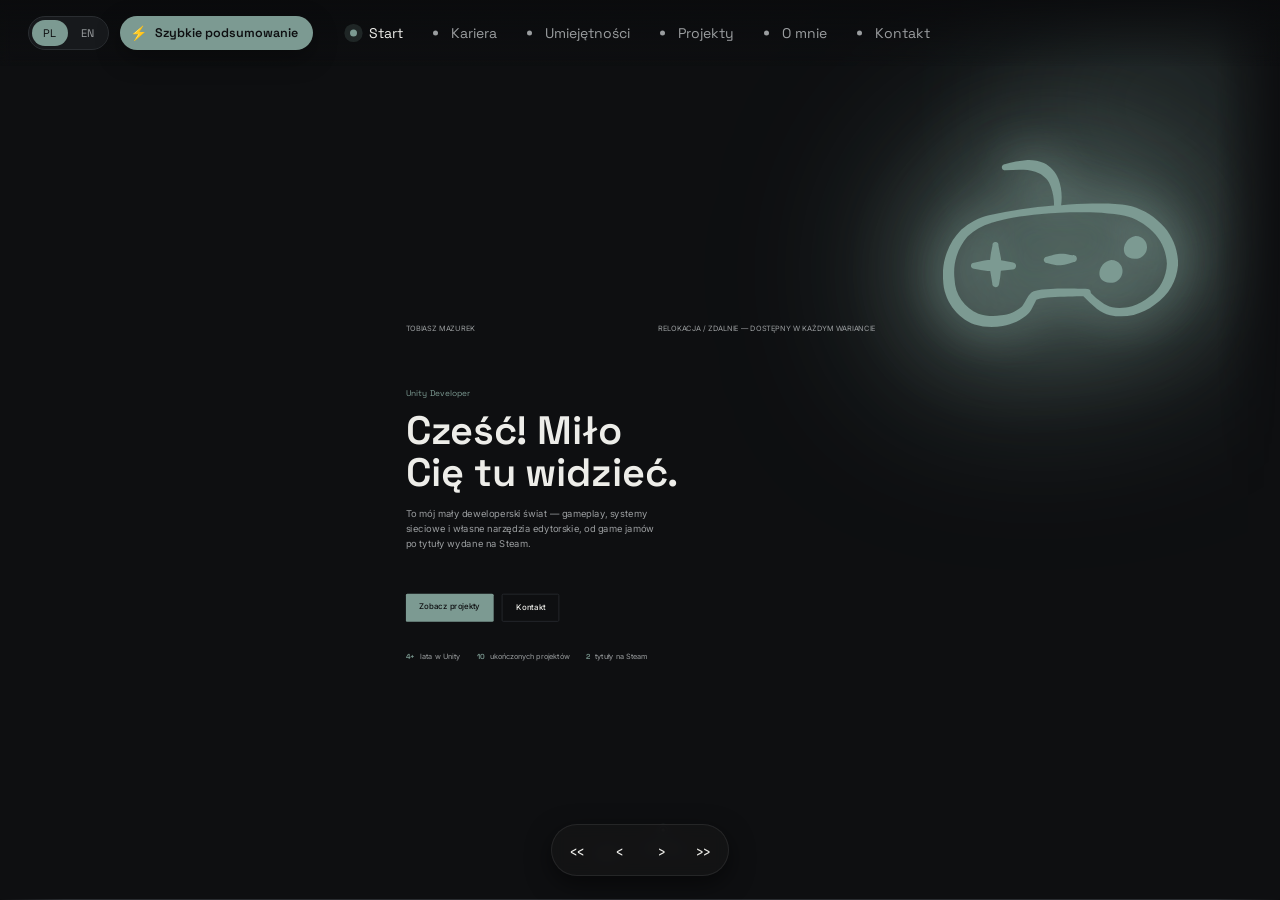
==== index.html @ fa677fc7 "fix" ====
<!DOCTYPE html>
<html lang="pl">
<head>
<meta charset="UTF-8">
<meta name="viewport" content="width=device-width, initial-scale=1.0">
<title>Tobiasz Mazurek — Unity Developer</title>
<meta name="description" content="Portfolio Tobiasza Mazurka, Unity Developera — gry wydane na Steam, projekty z game jamów, własne narzędzia i architektura.">
<link rel="preconnect" href="https://fonts.googleapis.com">
<link href="https://fonts.googleapis.com/css2?family=Space+Grotesk:wght@400;500;600;700&family=Inter:wght@400;500;600&display=swap" rel="stylesheet">
<style>
  :root{
    --bg:#0E0F11;
    --bg-panel:#17191C;
    --bg-panel-2:#1F2226;
    --text:#EDEDE9;
    --text-dim:#9A9D9F;
    --accent:#7C9A92;
    --accent-warm:#C9642E;
    --line:#2A2D31;
    --maxw:61.25rem;
    --media-max-h:calc(100vh - 170px - 6.25rem);
    --ent:1; /* entrance animation strength multiplier — adjustable via the intensity switcher */
  }
  *{box-sizing:border-box; margin:0; padding:0;}
  html{
    scroll-behavior:smooth;
    /* Jeden wspólny mechanizm skalowania całego layoutu (czcionki, odstępy, wymiary w rem).
       Referencja: 16px przy szerokości okna ~2552px (projektowana wielkość).
       Poniżej 861px włącza się dedykowany układ mobilny (patrz media queries), więc tam
       font-size zostaje płaski na dolnej granicy i nie wchodzi w konflikt z tamtymi regułami. */
    font-size:16px;
  }
  @media (min-width:861px){
    html{
      /* Sekcje są height:100vh, więc skalowanie reaguje na węższy Z DWÓCH wymiarów (min(vw, vh)) —
         przy niskim/krótkim oknie (mało wysokości: pasek zadań, pasek zakładek przeglądarki,
         okno niepełnoekranowe) to wysokość ogranicza skalę, żeby treść nie ucinała się w pionie;
         przy typowym szerokim-a-płytkim oknie (16:9 w pełnym oknie) to szerokość ogranicza skalę
         jak wcześniej. Oba człony skalibrowane na wspólnym punkcie odniesienia 1920×1000, więc na
         referencyjnych rozdzielczościach 1920x1080 i 2560x1440 w pełnym oknie wynik jest identyczny
         jak w poprzedniej, samej-vw wersji (0.815vw) — to tylko dokłada siatkę bezpieczeństwa,
         nie zmienia dotychczas dopracowanego rozmiaru na tych ekranach. */
      font-size:clamp(9px, min(0.815vw, 1.565vh), 24px);
    }
  }

  /* =========================================================================
     KOTWICE ROZDZIELCZOŚCI — dopieszczone ręcznie punkty odniesienia.
     Powyższy clamp(min(vw,vh)) daje płynne, "wystarczająco dobre" skalowanie
     WSZĘDZIE. Poniższe bloki NIE zmieniają tej zasady — tylko na trzech
     konkretnych, realnie testowanych oknach:
       1) blokują dokładny font-size (uniknięcie ułamków px między przeglądarkami)
       2) dają miejsce na drobne poprawki wygenerowane w trybie edycji (?edit)
          dla tego konkretnego okna (przesunięcia kafelków, gap, itd.)
     Każde okno POZA tymi trzema zakresami nadal korzysta wyłącznie z płynnej
     formuły powyżej — nic tu nie ogranicza pośrednich rozmiarów.
     Kolejność ważna: te bloki muszą być NIŻEJ niż ogólna reguła @media(min-width:861px),
     żeby wygrywały w kaskadzie na dokładnie tych oknach. ========================= */

  /* --- Kotwica 1: monitor 1920×1080 (pełne okno) --- */
  @media (min-width:1900px) and (max-width:1959px) and (min-height:960px) and (max-height:1100px){
    html{ font-size:15.65px; }
    /* Miejsce na CSS wygenerowany z panelu edycji (?edit) na tym oknie: */
  }

  /* --- Kotwica 2: monitor 2560×1440 (pełne okno, główny) --- */
  @media (min-width:2540px) and (max-width:2600px) and (min-height:1300px) and (max-height:1460px){
    html{ font-size:20.86px; }
    /* Miejsce na CSS wygenerowany z panelu edycji (?edit) na tym oknie: */
  }

  /* --- Kotwica 3: MacBook Air 15" — domyślne skalowanie macOS,
     przeglądarka widzi ~1710×1107 (nie 2880×1864 — patrz wyjaśnienie w rozmowie).
     Inna proporcja (16:10.4 zamiast 16:9), więc warto sprawdzić realny
     window.innerWidth/innerHeight na urządzeniu przed dostrajaniem —
     jeśli macOS ma zmienione skalowanie na "More Space"/"Larger Text",
     te liczby będą inne i zakres trzeba będzie poszerzyć/przesunąć. --- */
  @media (min-width:1690px) and (max-width:1730px) and (min-height:1080px) and (max-height:1130px){
    html{ font-size:13.94px; }
    /* Miejsce na CSS wygenerowany z panelu edycji (?edit) na tym oknie: */
  }

  @media (prefers-reduced-motion: reduce){
    html{scroll-behavior:auto;}
    *{animation-duration:0.01ms !important; transition-duration:0.01ms !important;}
  }
  body{
    background-color:var(--bg);
    color:var(--text);
    font-family:'Inter', sans-serif;
    line-height:1.6;
    -webkit-font-smoothing:antialiased;
    transition:background-color 1000ms ease;
  }
  @media (prefers-reduced-motion: reduce){
    body{transition:none;}
  }
  h1,h2,h3,.display{
    font-family:'Space Grotesk', sans-serif;
    font-weight:600;
    letter-spacing:-0.01em;
  }
  a{color:inherit;}
  code{
    font-family:'Space Grotesk', monospace;
    font-size:.92em;
    color:var(--accent);
    background:var(--bg-panel);
    padding:0.0625rem 0.375rem;
    border-radius:0.25rem;
  }
  ::selection{background:var(--accent); color:#0E0F11;}
  :focus-visible{outline:2px solid var(--accent); outline-offset:3px;}

  /* ---- App shell: left nav (~10%) + right scroll panel (~90%) ---- */
  .app{
    height:100vh;
    overflow:hidden;
  }

  /* TOP NAV — fixed horizontal bar, dots + labels, dropdowns hang below */
  .sidenav{
    position:fixed;
    top:0; left:0; right:0;
    z-index:50;
    display:flex;
    align-items:center;
    justify-content:center;
    gap:36px;
    padding:22px 40px;
  }
  .sidenav::before{
    content:"";
    position:absolute;
    inset:0;
    z-index:-1;
    background:linear-gradient(to bottom, rgba(10,11,13,.85), rgba(10,11,13,0));
    backdrop-filter:blur(6px);
    pointer-events:none;
  }
  .lang-toggle{
    position:absolute;
    left:28px;
    top:50%;
    transform:translateY(-50%);
    display:flex;
    gap:2px;
    padding:3px;
    border-radius:20px;
    background:var(--bg-panel);
    border:1px solid var(--line);
  }
  .lang-toggle button{
    font-family:'Space Grotesk', sans-serif;
    font-size:11px;
    letter-spacing:.03em;
    color:var(--text-dim);
    background:transparent;
    border:none;
    padding:6px 11px;
    border-radius:16px;
    cursor:pointer;
    transition:background .2s ease, color .2s ease;
  }
  .lang-toggle button:hover{ color:var(--text); }
  .lang-toggle button.active{ background:var(--accent); color:#0E0F11; }
  @media (max-width:860px){
    .lang-toggle{ left:12px; }
    .lang-toggle button{ padding:5px 9px; font-size:10px; }
  }
  .sidenav ul{
    list-style:none;
    display:flex;
    flex-direction:row;
    align-items:center;
    gap:30px;
  }
  .sidenav a{
    text-decoration:none;
    font-family:'Space Grotesk', sans-serif;
    font-size:14px;
    color:var(--text-dim);
    position:relative;
    padding-left:18px;
    transition:color .3s ease;
    display:inline-block;
  }
  .sidenav a::before{
    content:"";
    position:absolute;
    left:0; top:50%;
    transform:translateY(-50%) scale(1);
    width:5px; height:5px;
    border-radius:50%;
    background:var(--text-dim);
    box-shadow:0 0 0 0 rgba(124,154,146,0);
    transition:background .3s ease, transform .3s ease, box-shadow .3s ease;
  }
  .sidenav a:hover{color:var(--text);}
  .sidenav a:hover::before{background:var(--text);}
  .sidenav a.active{color:var(--text);}
  .sidenav a.active::before{
    background:var(--accent);
    transform:translateY(-50%) scale(1.4);
    box-shadow:0 0 0 4px rgba(124,154,146,.18);
  }

  /* Expandable sub-list — a slim strip docked directly under the main nav bar (part of the
     fixed top chrome), never floating over page content, so it can never overlap the title,
     paragraph, quote or tags below, regardless of section length or window size. */
  .sidenav li.has-sub{ position:static; }
  .sidenav .subnav{
    list-style:none;
    display:flex;
    flex-direction:row;
    flex-wrap:wrap;
    align-items:center;
    justify-content:center;
    gap:4px 8px;
    position:absolute;
    top:calc(100% - 8px);
    left:0;
    right:0;
    padding:2px 16px 20px;
    background:transparent;
    border:none;
    box-shadow:none;
    opacity:0;
    pointer-events:none;
    transition:opacity .25s ease, transform .25s ease;
    transform:translateY(-6px);
  }
  .sidenav li.has-sub.expanded .subnav,
  .sidenav li.has-sub:hover .subnav{
    opacity:1;
    pointer-events:auto;
    transform:translateY(0);
  }
  .sidenav .subnav-link{
    font-family:'Inter', sans-serif;
    font-size:11px;
    line-height:1.2;
    color:var(--text-dim);
    position:relative;
    padding:7px 10px 7px 18px;
    border-radius:6px;
    display:block;
    white-space:nowrap;
    transition:color .2s ease, background .2s ease;
  }
  .sidenav .subnav-link:hover{ background:var(--bg-panel); }
  .sidenav .subnav-link::before{
    content:"";
    position:absolute;
    left:6px; top:50%;
    transform:translateY(-50%) scale(1);
    width:3px; height:3px;
    border-radius:50%;
    background:var(--text-dim);
    transition:background .25s ease, transform .25s ease;
  }
  .sidenav .subnav-link:hover{color:var(--text);}
  .sidenav .subnav-link.active{color:var(--text);}
  .sidenav .subnav-link.active::before{
    background:var(--accent);
    transform:translateY(-50%) scale(1.8);
  }
  .subnav-cat{
    display:block;
    font-family:'Inter', sans-serif;
    font-size:0.6562rem;
    color:var(--text-dim);
    opacity:.55;
    padding-left:0.8125rem;
  }
  .subnav-cat-spaced{ padding-top:0.3125rem; }
  .sidenav .foot{ display:none; }
  .sidenav .foot a::before{display:none;}
  .sidenav .foot a:hover{color:var(--accent);}
  @media (max-width:860px){
    .sidenav{ padding:14px 18px; gap:0; justify-content:flex-start; }
    .sidenav ul{
      gap:20px;
      overflow-x:auto;
      -ms-overflow-style:none;
      scrollbar-width:none;
    }
    .sidenav ul::-webkit-scrollbar{ display:none; }
    .sidenav a{ font-size:12.5px; white-space:nowrap; }
    .sidenav .subnav{ display:none; } /* dropdowns are a desktop-hover affordance */
  }

  /* RIGHT — custom scroll-hijack track: JS animates transform, CSS handles fade */
  .scrollpane{
    width:100%;
    height:100vh;
    position:relative;
    overflow:hidden;
    -webkit-mask-image:linear-gradient(to right, transparent 0, #000 64px, #000 calc(100% - 64px), transparent 100%);
    mask-image:linear-gradient(to right, transparent 0, #000 64px, #000 calc(100% - 64px), transparent 100%);
  }
  .track{
    display:flex;
    flex-direction:row;
    height:100vh;
    will-change:transform;
    transition:transform .6s cubic-bezier(.65,0,.35,1);
  }
  @media (min-width:861px){
    /* --- Staggered child reveal: each direct block of .inner / .project-content
         animates in on its own, one after another, instead of the whole section
         popping in as a single flat unit --- */
    .reveal{
      opacity:0;
      filter:blur(calc(5px * var(--ent, 1)));
      transition-property:opacity, transform, filter;
      transition-duration:.7s;
    }
    section.in-view .reveal{
      opacity:1;
      transform:none !important;
      filter:blur(0) !important;
    }
    .inner > .reveal:nth-child(1), .project-content > .reveal:nth-child(1), .career-left > .reveal:nth-child(1){ transition-delay:40ms; }
    .inner > .reveal:nth-child(2), .project-content > .reveal:nth-child(2), .career-left > .reveal:nth-child(2){ transition-delay:150ms; }
    .inner > .reveal:nth-child(3), .project-content > .reveal:nth-child(3), .career-left > .reveal:nth-child(3){ transition-delay:260ms; }
    .inner > .reveal:nth-child(4), .project-content > .reveal:nth-child(4){ transition-delay:370ms; }
    .inner > .reveal:nth-child(5), .project-content > .reveal:nth-child(5){ transition-delay:480ms; }
    .project-content > .reveal:nth-child(6){ transition-delay:590ms; }
    .project-content > .reveal:nth-child(7){ transition-delay:700ms; }
    .inner > .reveal:nth-child(6){ transition-delay:560ms; }
    .inner > .reveal:nth-child(7){ transition-delay:640ms; }

    /* Icon badge motif entrance: fades/settles in alongside the text */
    .motif-wrap{
      opacity:0;
      transition:opacity .8s ease .1s, transform .8s cubic-bezier(.22,1.4,.36,1) .1s;
    }
    section.in-view .motif-wrap{
      opacity:1;
      transform:var(--motif-transform, none) !important;
    }

    /* Eight entrance "personalities" — cycled across sections so no two neighbours match */
    [data-variant="1"] .reveal{ transform:translateY(calc(90px * var(--ent, 1))) rotate(calc(-6deg * var(--ent, 1))) scale(max(.55, calc(1 - .16 * var(--ent, 1)))); transition-timing-function:cubic-bezier(.34,1.56,.64,1); }
    [data-variant="2"] .reveal{ transform:translateX(calc(-130px * var(--ent, 1))) rotate(calc(-9deg * var(--ent, 1))) skewY(calc(-4deg * var(--ent, 1))); transition-timing-function:cubic-bezier(.22,1,.36,1); }
    [data-variant="3"] .reveal{ transform:translateX(calc(130px * var(--ent, 1))) rotate(calc(9deg * var(--ent, 1))) skewY(calc(4deg * var(--ent, 1))); transition-timing-function:cubic-bezier(.16,1,.3,1); }
    [data-variant="4"] .reveal{ transform:translateY(calc(-34px * var(--ent, 1))) rotate(calc(3deg * var(--ent, 1))) scale(max(.5, calc(1 - .12 * var(--ent, 1)))); transition-timing-function:cubic-bezier(.65,0,.35,1); }
    [data-variant="5"] .reveal{ transform:translate(calc(-38px * var(--ent, 1)), calc(58px * var(--ent, 1))) rotate(calc(-7deg * var(--ent, 1))); transition-timing-function:cubic-bezier(.22,1,.36,1); }
    [data-variant="6"] .reveal{ transform:translate(calc(60px * var(--ent, 1)), calc(-60px * var(--ent, 1))) rotate(calc(11deg * var(--ent, 1))) skewX(calc(5deg * var(--ent, 1))); transition-timing-function:cubic-bezier(.16,1,.3,1); }
    [data-variant="7"] .reveal{ transform:scale(max(.1, calc(1 - .32 * var(--ent, 1)))) rotate(calc(-9deg * var(--ent, 1))); transition-timing-function:cubic-bezier(.34,1.56,.64,1); }
    [data-variant="8"] .reveal{ transform:translateX(calc(78px * var(--ent, 1))) rotate(calc(8deg * var(--ent, 1))); transition-timing-function:cubic-bezier(.65,0,.35,1); }

    [data-variant="1"] .motif-wrap{ transform:scale(max(.1, calc(1 - .6 * var(--ent, 1)))) rotate(calc(-20deg * var(--ent, 1))) translateY(calc(24px * var(--ent, 1))); }
    [data-variant="2"] .motif-wrap{ transform:scale(max(.15, calc(1 - .5 * var(--ent, 1)))) rotate(calc(16deg * var(--ent, 1))) translateX(calc(-30px * var(--ent, 1))); }
    [data-variant="3"] .motif-wrap{ transform:scale(max(.15, calc(1 - .45 * var(--ent, 1)))) rotate(calc(-14deg * var(--ent, 1))) translateX(calc(30px * var(--ent, 1))); }
    [data-variant="4"] .motif-wrap{ transform:scale(max(.1, calc(1 - .65 * var(--ent, 1)))) rotate(calc(24deg * var(--ent, 1))) translateY(calc(-28px * var(--ent, 1))); }
    [data-variant="5"] .motif-wrap{ transform:scale(max(.15, calc(1 - .5 * var(--ent, 1)))) rotate(calc(-18deg * var(--ent, 1))) translate(calc(-24px * var(--ent, 1)), calc(26px * var(--ent, 1))); }
    [data-variant="6"] .motif-wrap{ transform:scale(max(.15, calc(1 - .55 * var(--ent, 1)))) rotate(calc(20deg * var(--ent, 1))) translate(calc(28px * var(--ent, 1)), calc(-24px * var(--ent, 1))); }
    [data-variant="7"] .motif-wrap{ transform:scale(max(.1, calc(1 - .7 * var(--ent, 1)))) rotate(calc(10deg * var(--ent, 1))); }
    [data-variant="8"] .motif-wrap{ transform:scale(max(.15, calc(1 - .5 * var(--ent, 1)))) rotate(calc(-22deg * var(--ent, 1))) translateX(calc(34px * var(--ent, 1))); }
  }
  @media (prefers-reduced-motion: reduce){
    .reveal, .motif-wrap, .project-media{ transition:none !important; opacity:1 !important; transform:none !important; filter:none !important; }
  }
  @media (max-width:860px){
    .scrollpane{
      overflow-y:auto;
      -webkit-mask-image:none;
      mask-image:none;
    }
    .track{
      display:block !important;
      transition:none !important;
      transform:none !important;
    }
  }

  section{
    flex:0 0 auto;
    height:100vh;
    display:flex;
    flex-direction:column;
    padding:170px 3.5rem 6.25rem;
    border-bottom:1px solid var(--line);
    opacity:0.2;
    transition:opacity .8s ease;
    position:relative;
    overflow:hidden;
    box-sizing:border-box;
  }
  section.in-view{opacity:1;}
  @media (prefers-reduced-motion: reduce){
    section{opacity:1; transition:none;}
  }
  @media (max-width:860px){
    section{padding:90px 24px; height:auto; min-height:100vh; width:100% !important; opacity:1;}
  }
  .inner{
    position:relative;
    z-index:2;
    max-width:var(--maxw);
    margin:auto;
    width:100%;
    max-height:100%;
    overflow-y:auto;
    overflow-x:hidden;
    scrollbar-width:none;
  }
  .inner::-webkit-scrollbar{ display:none; }

  /* --- Ambient background decor: drifting glow + themed motif icon per section --- */
  .bg-decor{
    position:absolute;
    inset:0;
    z-index:0;
    pointer-events:none;
    overflow:hidden;
  }

  /* --- Icon badge: colored, bordered card holding each project's custom icon --- */
  .icon-badge{
    display:flex;
    width:4.75rem; height:4.75rem;
    border-radius:1.25rem;
    align-items:center;
    justify-content:center;
    margin-bottom:1.375rem;
    cursor:pointer;
    background:color-mix(in srgb, var(--motif-color) 22%, transparent);
    border:1.5px solid color-mix(in srgb, var(--motif-color) 70%, transparent);
    box-shadow:0 0 34px -4px color-mix(in srgb, var(--motif-color) 75%, transparent);
    transition:background .3s ease, box-shadow .3s ease, transform .2s ease;
  }
  .icon-badge:hover{ transform:scale(1.06); }
  .icon-badge.lit{
    background:color-mix(in srgb, var(--motif-color) 55%, transparent);
    box-shadow:0 0 50px 4px color-mix(in srgb, var(--motif-color) 95%, transparent);
  }
  .icon-badge.lit svg{ color:#fff; }
  .icon-badge svg{ width:2.625rem; height:2.625rem; color:var(--motif-color); transition:color .3s ease; }

  /* --- Click-anywhere background ripple, tinted per section --- */
  .click-ripple{
    position:fixed;
    left:0; top:0;
    pointer-events:none;
    width:3.75rem; height:3.75rem;
    border-radius:50%;
    background:radial-gradient(circle, var(--ripple-color, var(--accent)) 0%, transparent 72%);
    opacity:.5;
    z-index:40;
    animation:rippleExpand 1s cubic-bezier(.22,1,.36,1) forwards;
  }
  @keyframes rippleExpand{
    0%{ transform:translate(-50%,-50%) scale(0); opacity:.55; }
    100%{ transform:translate(-50%,-50%) scale(9); opacity:0; }
  }
  @media (prefers-reduced-motion: reduce){
    .click-ripple{ display:none; }
  }

  .blob{
    position:absolute;
    width:35rem;
    height:35rem;
    border-radius:50%;
    filter:blur(90px);
    opacity:.32;
    background:radial-gradient(circle, var(--blob-color) 0%, transparent 70%);
    animation:driftBlob 24s ease-in-out infinite alternate;
  }
  .motif-wrap{
    position:absolute;
    pointer-events:none;
  }
  .motif{
    display:block;
    width:100%;
    height:auto;
    color:var(--motif-icon-color, var(--motif-color, var(--accent)));
    opacity:.16;
    transition:opacity .5s ease, filter .5s ease;
    animation:floatY 8s ease-in-out infinite alternate;
  }
  .motif-custom-mask{
    aspect-ratio:1/1;
    position:relative;
    -webkit-mask-image:var(--custom-mask-url);
    mask-image:var(--custom-mask-url);
    -webkit-mask-size:contain; mask-size:contain;
    -webkit-mask-repeat:no-repeat; mask-repeat:no-repeat;
    -webkit-mask-position:center; mask-position:center;
    background-color:currentColor;
  }
  .motif-wrap.motif-clickable{
    pointer-events:auto;
    cursor:pointer;
  }
  .motif-wrap.motif-clickable.lit .motif{
    opacity:1;
  }
  .motif-wrap.motif-clickable.lit{
    filter:drop-shadow(0 0 calc(var(--motif-glow-size, 1) * 22px) var(--motif-color, var(--accent))) drop-shadow(0 0 calc(var(--motif-glow-size, 1) * 55px) var(--motif-color, var(--accent))) drop-shadow(0 0 calc(var(--motif-glow-size, 1) * 90px) var(--motif-color, var(--accent)));
  }
  @keyframes driftBlob{
    0%{transform:translate(0,0) scale(1);}
    50%{transform:translate(36px,-26px) scale(1.08);}
    100%{transform:translate(-24px,18px) scale(0.95);}
  }
  @keyframes floatY{
    0%{transform:translateY(0) rotate(0deg);}
    100%{transform:translateY(-20px) rotate(-2deg);}
  }
  @media (prefers-reduced-motion: reduce){
    .blob, .motif{animation:none;}
  }
  @media (max-width:860px){
    .blob{width:340px; height:340px; filter:blur(60px);}
    .motif{opacity:.12;}
  }

  /* Per-section decor placement + color */
  .blob-hero{ --blob-color:#7C9A92; top:-7.5rem; right:-6.25rem; }
  .blob-about{ --blob-color:#4C7A9E; bottom:-8.75rem; left:-7.5rem; }
  .blob-skills{ --blob-color:#C9642E; top:-6.25rem; left:10%; }
  .blob-warm{ --blob-color:#C9642E; bottom:-9.375rem; right:-5.625rem; }
  .blob-sage{ --blob-color:#7C9A92; top:-7.5rem; left:-5.625rem; }
  .blob-contact{ --blob-color:#4C7A9E; top:-8.125rem; right:15%; }
  .blob-career{ --blob-color:#7C9A92; top:-6.875rem; right:10%; }
  /* Per-project unique accent — each game/tool gets its own mood, not shared warm/sage */
  .blob-nerd{ --blob-color:#C9642E; bottom:-9.375rem; right:-5.625rem; }
  .blob-toilet{ --blob-color:#3FA7B0; top:-7.5rem; left:-5.625rem; }
  .blob-spacedef{ --blob-color:#8B6FD9; bottom:-9.375rem; right:-5.625rem; }
  .blob-popiel{ --blob-color:#B8452E; top:-7.5rem; left:-5.625rem; }
  .blob-lumberjack{ --blob-color:#6B9B5E; bottom:-9.375rem; right:-5.625rem; }
  .blob-blade{ --blob-color:#5A9B4A; top:-7.5rem; left:-5.625rem; }
  .blob-signals{ --blob-color:#5B8FD9; top:-7.5rem; left:-5.625rem; }
  .blob-inspector{ --blob-color:#3FBF8F; bottom:-9.375rem; right:-5.625rem; }
  .blob-toolkit{ --blob-color:#8A93A6; top:-7.5rem; left:-5.625rem; }
  .blob-wip{ --blob-color:#C9A227; bottom:-9.375rem; right:-5.625rem; }
  .blob-route{ --blob-color:#A67C52; top:-7.5rem; left:-5.625rem; }
  .blob-fluffy{ --blob-color:#C9789F; top:-7.5rem; left:-5.625rem; }
  .blob-wildbar{ --blob-color:#9AA84A; bottom:-9.375rem; right:-5.625rem; }
  .blob-roadmap{ --blob-color:#9AA84A; top:-7.5rem; left:-5.625rem; }

  .motif-hero{ top:14%; right:8%; width:22.5rem; }
  .motif-about{ bottom:10%; left:6%; width:18.75rem; }
  .motif-skills{ top:12%; right:10%; width:16.25rem; }
  .motif-steam{ bottom:8%; right:6%; width:18.75rem; }
  .motif-jam{ top:10%; left:8%; width:13.75rem; }
  .motif-tool{ bottom:10%; left:8%; width:16.25rem; }
  .motif-tree{ top:12%; right:8%; width:11.875rem; }
  .motif-contact{ bottom:12%; right:10%; width:16.25rem; }
  .motif-route{ top:10%; right:8%; width:14.375rem; }
  .motif-signal{ top:12%; left:8%; width:12.5rem; }
  .motif-console{ bottom:10%; right:8%; width:17.5rem; }
  .motif-wip{ top:10%; right:10%; width:13.75rem; }
  .motif-glasses{ top:14%; right:8%; width:15rem; }
  .motif-toilet{ bottom:8%; left:8%; width:10.625rem; }
  .motif-turret{ top:10%; right:8%; width:12.5rem; }
  .motif-flame{ bottom:10%; right:8%; width:10.625rem; }
  .motif-axe{ top:12%; right:10%; width:11.875rem; }
  .motif-screwdriver{ bottom:8%; left:8%; width:9.375rem; }
  .motif-paw{ top:12%; right:8%; width:11.875rem; }
  .motif-flag{ top:10%; right:8%; width:11.25rem; }
  .motif-star{ top:10%; right:8%; width:11.25rem; }
  .motif-controller{ top:10%; right:8%; width:11.25rem; }
  .motif-blade{ top:10%; right:8%; width:11.25rem; }
  .motif-roadmap{ top:10%; right:8%; width:11.25rem; }
  .roadmap-inner{ max-width:var(--maxw); }
  .roadmap-track{
    position:relative;
    display:flex;
    align-items:flex-start;
    flex-wrap:wrap;
    gap:3.5rem;
    margin-top:3.5rem;
    padding-top:0.5rem;
  }
  .roadmap-line{
    position:absolute;
    top:0.5rem; left:0; right:0;
    height:2px;
    background:var(--line);
  }
  .roadmap-item{
    position:relative;
    display:flex;
    flex-direction:column;
    gap:0.5rem;
    min-width:9rem;
    padding-top:1.75rem;
  }
  .roadmap-dot{
    position:absolute;
    top:0; left:0;
    width:1rem; height:1rem;
    border-radius:50%;
    background:var(--bg);
    border:2px solid var(--accent);
  }
  .roadmap-name{
    font-family:'Space Grotesk', sans-serif;
    font-weight:600;
    font-size:1.375rem;
    color:var(--text);
  }
  .roadmap-status{
    font-size:0.8125rem;
    color:var(--text-dim);
  }
  @media (max-width:860px){
    .roadmap-track{ flex-direction:column; gap:1.75rem; }
    .roadmap-line{ top:0; bottom:0; left:0.4375rem; right:auto; width:2px; height:auto; }
    .roadmap-item{ padding-top:0; padding-left:1.75rem; }
    .roadmap-dot{ top:0.2rem; left:0; }
  }
  .motif-grill{ bottom:10%; right:8%; width:13.125rem; }
  /* Pozycje motywów dopieszczone ręcznie w trybie edycji na 2560x1440 (nadpisują domyślne powyżej dla tych sekcji) */
  #project-2 .motif-glasses{ top:12.54%; left:80.44%; right:auto; bottom:auto; }
  #project-4 .motif-turret{ top:10.56%; left:85.36%; right:auto; bottom:auto; }
  #project-6 .motif-axe{ top:57.66%; left:30.92%; right:auto; bottom:auto; }
  #project-9 .motif-console{ top:57.69%; left:43.95%; right:auto; bottom:auto; --motif-transform:rotate(-6deg) scale(0.84); }
  #project-8 .motif-signal{ top:62.43%; left:14.48%; right:auto; bottom:auto; }
  #about-technical .motif-about{ top:63.28%; left:7.25%; right:auto; bottom:auto; --motif-transform:rotate(153deg) scale(0.88); }
  /* Sekcja "To moja działka" miała za dużo treści na wysokość 100vh — ściśnięte odstępy, żeby zmieściło się bez wewnętrznego scrolla */
  #about-technical .project-content p{ margin-bottom:0.875rem; }
  #about-technical .testimonial-wrap{ margin-top:0.875rem; }
  #about-technical .project-content .tags{ margin-bottom:0.5rem; }
  #contact .motif-contact{ top:19.19%; left:58.75%; right:auto; bottom:auto; }
  #project-7 .motif-paw{ top:35.87%; left:50.19%; right:auto; bottom:auto; }
  #career .motif-flag{ top:10.53%; left:81.66%; right:auto; bottom:auto; }
  #project-11 .motif-wip{ top:12.91%; left:9.61%; right:auto; bottom:auto; }
  #skills{ --motif-color:#a35724 !important; }
  #skills{ --motif-icon-color:#a35724 !important; }
  @media (max-width:860px){
    .motif-wrap{ width:180px !important; }
  }

  /* HERO */
  #hero{
    justify-content:space-between;
    padding-bottom:3.75rem;
  }
  #hero .inner{max-width:56.25rem;}
  .hero-top{
    display:flex;
    justify-content:space-between;
    align-items:baseline;
    font-size:0.875rem;
    color:var(--text-dim);
    margin-bottom:auto;
    padding-bottom:3.75rem;
  }
  .hero-mid{
    padding:2.5rem 0;
  }
  .hero-mid .role{
    color:var(--accent);
    font-size:1rem;
    margin-bottom:1.125rem;
    font-family:'Space Grotesk', sans-serif;
  }
  .hero-mid h1{
    font-size:4.75rem;
    line-height:1.04;
    max-width:11ch;
  }
  .hero-sub{
    margin-top:1.75rem;
    max-width:46ch;
    color:var(--text-dim);
    font-size:1.125rem;
  }
  .hero-bottom{
    display:flex;
    gap:1rem;
    margin-top:2.5rem;
    flex-wrap:wrap;
  }
  .hero-stats{
    display:flex;
    gap:2rem;
    margin-top:3.5rem;
    flex-wrap:wrap;
  }
  .hero-stats span{
    font-size:0.875rem;
    color:var(--text-dim);
  }
  .hero-stats strong{
    font-family:'Space Grotesk', sans-serif;
    color:var(--accent);
    font-weight:600;
    margin-right:0.3125rem;
  }
  @media (max-width:860px){
    .hero-stats{ gap:20px; margin-top:36px; }
  }
  .btn{
    display:inline-block;
    padding:0.8125rem 1.625rem;
    border-radius:0.1875rem;
    font-size:0.9375rem;
    font-weight:500;
    text-decoration:none;
    transition:background .2s ease, border-color .2s ease, color .2s ease;
  }
  .btn-primary{
    background:var(--accent);
    color:#0E0F11;
  }
  .btn-primary:hover{background:#8FADA5;}
  .btn-ghost{
    border:1px solid var(--line);
    color:var(--text);
  }
  .btn-ghost:hover{border-color:var(--accent); color:var(--accent);}

  .cue-row{
    align-self:center;
    display:flex;
    align-items:flex-start;
    gap:2.5rem;
  }
  .scroll-cue{
    font-size:0.75rem;
    color:var(--text-dim);
    display:flex;
    flex-direction:column;
    align-items:center;
    gap:0.5rem;
  }
  .click-cue{
    display:flex;
    flex-direction:column;
    align-items:center;
    gap:0.5rem;
    padding-top:0.4375rem;
    font-size:0.6875rem;
    color:var(--text-dim);
    opacity:.7;
  }
  .click-cue svg{
    width:1.375rem; height:1.375rem;
    color:var(--accent);
    animation:tapPulse 1.8s ease-in-out infinite;
  }
  @keyframes tapPulse{
    0%, 100%{ opacity:1; transform:scale(1); }
    50%{ opacity:.6; transform:scale(.9); }
  }
  .scroll-cue .line{
    width:0.0625rem; height:2.25rem;
    background:linear-gradient(var(--accent), transparent);
    animation:pulse 2s ease-in-out infinite;
  }
  @keyframes pulse{
    0%,100%{opacity:.3;} 50%{opacity:1;}
  }

  /* Section headers */
  .kicker{
    color:var(--accent);
    font-size:0.875rem;
    font-family:'Space Grotesk', sans-serif;
    margin-bottom:0.875rem;
  }
  .sec-title{
    font-size:2.5rem;
    margin-bottom:3rem;
    max-width:16ch;
  }

  /* ABOUT */
  .project-content ul{
    list-style:none;
    display:flex;
    flex-direction:column;
    gap:0.625rem;
    margin:0.25rem 0 1.625rem;
    max-width:50ch;
  }
  .project-content ul li{
    font-size:1.0625rem;
    color:var(--text-dim);
    padding-left:1.25rem;
    position:relative;
  }
  .project-content ul li::before{
    content:"";
    position:absolute;
    left:0; top:0.625rem;
    width:0.375rem; height:0.375rem;
    border-radius:50%;
    background:var(--accent);
  }
  .project-content .testimonial{ margin-top:0.5rem; margin-bottom:1.625rem; max-width:50ch; }
  .about-stats{
    display:flex;
    gap:3rem;
    margin-top:2.75rem;
    flex-wrap:wrap;
  }
  .stat .n{
    font-family:'Space Grotesk', sans-serif;
    font-size:2rem;
    color:var(--accent);
  }
  .stat .l{
    font-size:0.875rem;
    color:var(--text-dim);
    margin-top:0.25rem;
  }

  /* SKILLS */
  .skills-groups{
    display:flex;
    flex-direction:column;
    gap:0;
  }
  .skill-row{
    display:grid;
    grid-template-columns:8.75rem 1fr;
    gap:1.5rem;
    padding:1.25rem 0;
    border-top:1px solid var(--line);
    align-items:start;
  }
  .skill-row:last-child{border-bottom:1px solid var(--line);}
  .skill-row .label{
    color:var(--text-dim);
    font-size:0.875rem;
    font-family:'Space Grotesk', sans-serif;
    padding-top:0.125rem;
  }
  .skill-row .items{
    display:flex;
    flex-wrap:wrap;
    gap:0.625rem 0.75rem;
    font-size:1rem;
  }
  @media (max-width:560px){
    .skill-row{grid-template-columns:1fr;}
  }

  /* PROJECTS — one game per full screen, slide-in transition */
  .project-slide{
    position:relative;
    overflow:hidden;
    justify-content:center;
    padding:170px 3.5rem 6.25rem;
  }
  .project-slide .ghost-num{
    position:absolute;
    top:50%;
    right:8%;
    transform:translateY(-50%);
    font-family:'Space Grotesk', sans-serif;
    font-size:26.25rem;
    font-weight:700;
    line-height:1;
    color:var(--bg-panel);
    z-index:0;
    user-select:none;
    pointer-events:none;
  }
  .project-content{
    position:relative;
    z-index:1;
    max-width:40rem;
    margin:auto;
    max-height:100%;
    overflow-y:auto;
    overflow-x:hidden;
    scrollbar-width:none;
    opacity:0;
    transform:translateY(28px);
    transition:transform .9s cubic-bezier(.76,0,.24,1), opacity .9s ease;
  }
  .project-content::-webkit-scrollbar{ display:none; }
  .project-slide.in-view .project-content{
    opacity:1;
    transform:translateY(0);
  }
  /* Media + text row for projects that have a real screenshot */
  .project-row{
    position:relative;
    z-index:1;
    display:flex;
    align-items:center;
    justify-content:center;
    gap:3rem;
    max-width:92.5rem;
    width:100%;
    margin:auto;
  }
  .project-slide[data-dir="left"] .project-row{ flex-direction:row-reverse; }
  .project-row .project-content{ flex:0 1 34rem; max-width:34rem; margin:0; max-height:calc(100vh - 170px - 6.25rem); }
  .project-row .project-content p,
  .project-row .project-content .tags,
  .project-row .project-content .links{ max-width:34rem; }
  .project-slide[data-dir="right"] .project-media{ --mdir:1; }
  .project-slide[data-dir="left"] .project-media{ --mdir:-1; }
  .project-media{
    flex:0 1 34rem;
    min-width:0;
    max-height:calc(100vh - 170px - 6.25rem);
    overflow-y:hidden;
    opacity:.15;
    transform:translate(var(--media-x, 0), var(--media-y, 0)) scale(.5);
    transition:opacity .6s ease, transform .6s cubic-bezier(.34, 1.2, .64, 1);
    transition-delay:180ms;
  }
  .project-media::-webkit-scrollbar{ display:none; }
  .project-slide.in-view .project-media{
    opacity:1;
    transform:translate(var(--media-x, 0), var(--media-y, 0)) scale(1);
  }
  .project-media img{
    width:100%;
    height:auto;
    display:block;
    border-radius:0.375rem;
    border:1px solid var(--line);
    box-shadow:0 24px 60px -20px rgba(0,0,0,.65);
  }
  .about-photo{
    width:100%;
    aspect-ratio:4/5;
    border-radius:0.25rem;
    background-color:var(--bg-panel);
    background-size:cover;
    background-position:center;
    border-style:solid;
    border-color:#F2EEE6;
    border-width:0.5rem 0.5rem 1.75rem 0.5rem;
    box-shadow:0 24px 60px -20px rgba(0,0,0,.65);
  }
  .photo-collage{
    position:relative;
    width:100%;
    max-width:31.25rem;
    aspect-ratio:1/1.35;
    margin:1.5rem 0;
  }
  .photo-grid{
    display:grid;
    grid-template-columns:1fr 1fr;
    gap:0.875rem;
    width:100%;
    max-width:27.5rem;
  }
  .photo-grid .about-photo{
    aspect-ratio:1/1;
    border-radius:0.75rem;
  }
  .photo-collage .about-photo{
    position:absolute;
    aspect-ratio:4/5;
    border:4px solid var(--bg-panel);
    box-shadow:0 20px 45px -15px rgba(0,0,0,.75);
  }
  /* Layout A — "To moja działka": one tall anchor photo on the left, two stacked on the
     right, a small accent tucked in the bottom-left seam. */
  .photo-collage.style-a .pc-1{ width:52%; top:0; left:0; height:64%; aspect-ratio:auto; transform:rotate(-3deg); z-index:2; }
  .photo-collage.style-a .pc-2{ width:46%; top:2%; right:0; transform:rotate(4deg); z-index:3; }
  .photo-collage.style-a .pc-3{ width:42%; bottom:0; right:4%; transform:rotate(-5deg); z-index:4; }
  .photo-collage.style-a .pc-4{ width:33%; bottom:0; left:10%; transform:rotate(6deg); z-index:1; }
  /* Layout B — "Tak to ja": two photos side by side up top, one wide photo anchoring the
     bottom, a small accent overlapping the seam — visibly different rhythm from Layout A. */
  .photo-collage.style-b .pc-1{ width:47%; top:0; left:2%; transform:rotate(4deg); z-index:2; }
  .photo-collage.style-b .pc-2{ width:44%; top:7%; right:0; transform:rotate(-4deg); z-index:1; }
  .photo-collage.style-b .pc-3{ width:58%; bottom:0; left:0; height:46%; aspect-ratio:auto; transform:rotate(-2deg); z-index:3; }
  .photo-collage.style-b .pc-4{ width:34%; bottom:7%; right:2%; transform:rotate(6deg); z-index:4; }
  @media (max-width:860px){
    .photo-collage{ aspect-ratio:1/1.15; max-width:340px; margin:1.5rem auto; }
    .photo-grid{ max-width:340px; margin:0 auto; }
  }
  .game-highlights{
    position:relative;
    width:100%;
    max-width:26.25rem;
    aspect-ratio:1/1.15;
  }
  .game-highlight{ position:absolute; aspect-ratio:4/5; }
  .game-highlight .about-photo{
    width:100%; height:100%;
    aspect-ratio:auto;
    border-radius:0.75rem;
    border:4px solid var(--bg-panel);
    transition:transform .3s ease;
  }
  .game-highlight:hover .about-photo{ transform:scale(1.02); }
  .game-highlight:nth-child(1){ width:56%; top:0; left:2%; transform:rotate(-4deg); z-index:2; }
  .game-highlight:nth-child(2){ width:44%; top:8%; right:0; transform:rotate(5deg); z-index:3; }
  .game-highlight:nth-child(3){ width:42%; bottom:0; left:0; transform:rotate(4deg); z-index:1; }
  .game-highlight-cap{
    position:absolute;
    left:50%;
    bottom:-2.75rem;
    transform:translateX(-50%);
    width:max-content;
    max-width:220%;
    margin:0;
    padding:0.5625rem 1rem;
    background:var(--bg-panel);
    border:1px solid var(--line);
    border-radius:1rem;
    font-size:0.8438rem;
    color:var(--text);
    text-align:center;
  }

  /* Single-photo sections — same visual treatment as the collages (rounded, bordered,
     shadowed) instead of a bare <img> that shows a broken-image icon when the file is missing. */
  .photo-stack{
    position:relative;
    width:56%;
    max-width:24rem;
    max-height:var(--media-max-h);
    aspect-ratio:16/10;
    margin:1.5rem auto;
  }
  .stack-photo{
    position:absolute;
    inset:0;
    border-radius:0.25rem;
    background-color:var(--bg-panel);
    background-size:cover;
    background-position:center;
    border-style:solid;
    border-color:#F2EEE6;
    border-width:0.5rem 0.5rem 1.75rem 0.5rem;
    box-shadow:0 24px 60px -20px rgba(0,0,0,.65);
    transition:transform .45s cubic-bezier(.22,1,.36,1), box-shadow .45s ease;
  }
  .stack-photo.stack-back{ transform:rotate(8deg); z-index:1; }
  .stack-photo.stack-front{ transform:rotate(-4deg); z-index:2; cursor:default; }
  .photo-stack:hover .stack-front{
    transform:rotate(-10deg) translate(-12%, 5%);
    box-shadow:0 28px 55px -18px rgba(0,0,0,.85);
  }
  .photo-stack:hover .stack-back{
    transform:rotate(2deg) scale(1.02);
    box-shadow:0 28px 55px -18px rgba(0,0,0,.85);
  }

  .solo-photo{
    position:relative;
    width:82%;
    max-width:34rem;
    max-height:var(--media-max-h);
    aspect-ratio:16/10;
    border-radius:0.25rem;
    background-color:var(--bg-panel);
    background-size:cover;
    background-position:center;
    border-style:solid;
    border-color:#F2EEE6;
    border-width:0.5rem 0.5rem 1.75rem 0.5rem;
    box-shadow:0 24px 60px -20px rgba(0,0,0,.65);
    transform:rotate(-3deg);
    margin:1.5rem auto;
    display:block;
    transition:transform .35s cubic-bezier(.22,1,.36,1);
    cursor:default;
  }
  body:not(.edit-mode) .solo-photo:hover{ transform:rotate(0deg) scale(1.05); box-shadow:0 28px 55px -18px rgba(0,0,0,.85); }

  /* Washi-tape accent — a small strip that makes a photo look physically taped down. */
  .tile.has-tape::before{
    content:"";
    position:absolute;
    top:-0.8125rem;
    left:50%;
    width:3.75rem;
    height:1.625rem;
    background:linear-gradient(to bottom, rgba(237,224,190,.68), rgba(237,224,190,.5));
    box-shadow:0 2px 5px rgba(0,0,0,.25);
    z-index:6;
    pointer-events:none;
  }
  .tile.has-tape.tape-left::before{ left:22%; transform:translateX(-50%) rotate(-8deg); }
  .tile.has-tape.tape-right::before{ left:78%; transform:translateX(-50%) rotate(6deg); }

  /* Reusable "duo" collage — two larger overlapping photos with a switcher for 3 layouts.
     Used anywhere a single flat screenshot used to sit alone; drop this in with two images
     and it comes with its own layout picker. */
  .tile-collage{
    position:relative;
    width:min(34rem, calc((var(--media-max-h) - 6rem) / 0.82));
    max-width:34rem;
    aspect-ratio:1/0.82;
    margin:2.5rem auto 0.5rem;
    padding:1.25rem 1.75rem;
  }
  .tile-collage[data-count="3"]{ aspect-ratio:1/1.15; width:min(34rem, calc((var(--media-max-h) - 6rem) / 1.15)); }
  .tile-collage[data-count="4"]{ aspect-ratio:1/1.35; width:min(34rem, calc((var(--media-max-h) - 6rem) / 1.35)); }
  .tile{ position:absolute; transition:width .35s ease, height .35s ease, top .35s ease, left .35s ease, right .35s ease, bottom .35s ease, transform .35s cubic-bezier(.22,1,.36,1); cursor:default; }
  body:not(.edit-mode) .tile:hover{ transform:rotate(0deg) scale(1.06) !important; z-index:500 !important; }
  .tile:hover .about-photo{ box-shadow:0 28px 55px -18px rgba(0,0,0,.85); }
  .tile .about-photo{
    width:100%; height:100%;
    aspect-ratio:auto;
    border-radius:0.25rem;
    border-style:solid;
    border-color:#F2EEE6;
    border-width:0.5rem 0.5rem 1.75rem 0.5rem;
    box-shadow:0 20px 45px -15px rgba(0,0,0,.75);
  }

  /* ===== 2 photos ===== */
  .tile-collage[data-count="2"]{ aspect-ratio:1/0.82; }
  .tile-collage[data-count="2"][data-layout="1"] .tile-a{ width:64%; aspect-ratio:16/10; top:7%; left:8%; transform:rotate(-5.4deg); z-index:1; }
  .tile-collage[data-count="2"][data-layout="1"] .tile-b{ width:54%; aspect-ratio:16/10; bottom:7%; right:8%; transform:rotate(5.4deg); z-index:2; }
  .tile-collage[data-count="2"][data-layout="2"] .tile-a{ width:68%; aspect-ratio:16/10; top:7%; left:8%; transform:rotate(-3.6deg); z-index:1; }
  .tile-collage[data-count="2"][data-layout="2"] .tile-b{ width:38%; aspect-ratio:4/5; bottom:7%; right:2%; transform:rotate(7.2deg); z-index:2; }
  .tile-collage[data-count="2"][data-layout="3"] .tile-a{ width:40%; aspect-ratio:4/5; top:7%; left:4%; transform:rotate(5.4deg); z-index:2; }
  .tile-collage[data-count="2"][data-layout="3"] .tile-b{ width:64%; aspect-ratio:16/10; bottom:7%; right:8%; transform:rotate(-5.4deg); z-index:1; }
  .tile-collage[data-count="2"][data-layout="4"] .tile-a{ width:46%; aspect-ratio:4/5; top:7%; left:8%; transform:rotate(-7.2deg); z-index:1; }
  .tile-collage[data-count="2"][data-layout="4"] .tile-b{ width:46%; aspect-ratio:4/5; bottom:7%; right:8%; transform:rotate(7.2deg); z-index:2; }
  #project-1 .project-media{ flex-basis:39rem; --media-x:-2.780rem; --media-y:0.000rem; }
  #project-1 .tile-collage{ aspect-ratio:1/0.95; width:min(39rem, calc((var(--media-max-h) - 6rem) / 0.95)); max-width:39rem; }
  #project-1 .tile-a{ width:70%; aspect-ratio:16/10; top:4%; left:4%; transform:rotate(-5deg); z-index:1; }
  #project-1 .tile-b{ width:60.00%; aspect-ratio:16/10; bottom:3%; right:3%; transform:rotate(3deg); z-index:11; }
  #project-8 .project-media{ flex-basis:36rem; max-width:36rem; --media-x:0.192rem; --media-y:0.000rem; }
  #project-8 .tile-collage{ aspect-ratio:1/0.95; width:min(36rem, calc((var(--media-max-h) - 6rem) / 0.95)); max-width:36rem; }
  #project-8 .tile-a{ width:67.00%; height:44%; aspect-ratio:auto; top:5.75%; left:4.53%; transform:rotate(-4deg); z-index:66; }
  #project-8 .tile-b{ width:60%; height:40%; aspect-ratio:auto; top:55.2%; left:35.89%; transform:rotate(3deg); z-index:2; }
  #project-9 .project-media{ flex-basis:36rem; max-width:36rem; --media-x:2.397rem; --media-y:-4.219rem; }
  #project-9 .tile-collage{ aspect-ratio:1/0.95; width:min(36rem, calc((var(--media-max-h) - 6rem) / 0.95)); max-width:36rem; }
  #project-4 .project-media{ flex-basis:41rem; max-width:41rem; --media-x:2.397rem; --media-y:0.000rem; }
  #project-4 .tile-collage{ width:min(41rem, calc((var(--media-max-h) - 6rem) / 0.82)); max-width:41rem; }
  #project-4 .tile-a{ width:80%; height:39%; aspect-ratio:auto; top:10.56%; left:10%; transform:rotate(-2deg); z-index:1; }
  #project-4 .tile-b{ width:47%; height:28%; aspect-ratio:auto; top:51.13%; left:2.57%; transform:rotate(5.4deg); z-index:3; }
  #project-4 .tile-c{ width:49%; height:30%; aspect-ratio:auto; top:48.99%; left:48.26%; transform:rotate(-7deg); z-index:2; }
  #project-5 .project-media{ flex-basis:40rem; max-width:40rem; --media-x:-1.007rem; --media-y:0.000rem; }
  #project-5 .tile-collage{ width:min(40rem, calc((var(--media-max-h) - 6rem) / 0.82)); max-width:none; }
  #project-7 .project-media{ flex-basis:40rem; --media-x:36.721rem; --media-y:1.151rem; }
  #project-7 .tile-new1{ width:53.00%; height:31%; aspect-ratio:auto; top:41.1%; left:37.85%; transform:rotate(13deg); z-index:50; }
  #project-7 .tile-a{ width:38.00%; height:40%; aspect-ratio:auto; top:11.05%; left:52.92%; transform:rotate(-25deg); z-index:54; }
  #project-7 .tile-b{ width:64.00%; height:35%; aspect-ratio:auto; top:57.14%; left:8.4%; transform:rotate(-7deg); z-index:48; }
  #project-7 .tile-collage{ width:min(40rem, calc((var(--media-max-h) - 6rem) / 0.82)); max-width:40rem; }
  #project-10 .project-media{ flex-basis:43rem; max-width:43rem; --media-x:0.431rem; --media-y:0.000rem; }
  #project-10 .tile-collage{ width:min(43rem, calc((var(--media-max-h) - 6rem) / 0.82)); max-width:none; }
  #project-10 .tile-a{ width:54.00%; height:47%; aspect-ratio:auto; top:5.43%; left:5.81%; transform:rotate(-27deg); z-index:23; }
  #project-10 .tile-b{ width:53.00%; height:50%; aspect-ratio:auto; top:36.99%; left:35.18%; transform:rotate(-15deg); z-index:27; }
  #project-11 .project-media{ flex-basis:55rem; max-width:55rem; --media-x:-2.349rem; --media-y:0.000rem; }
  #project-11 .tile-collage{ width:min(55rem, calc((var(--media-max-h) - 6rem) / 0.82)); max-width:none; }
  #project-11 .tile-a{ width:50.00%; height:25%; aspect-ratio:auto; top:35.5%; left:5.44%; transform:rotate(-7deg); z-index:2; }
  #project-11 .tile-b{ width:47.00%; height:24%; aspect-ratio:auto; top:36.31%; left:48.45%; transform:rotate(7deg); z-index:1; }
  #project-11 .tile-new2{ width:54.00%; height:24%; aspect-ratio:auto; top:12.47%; left:0.79%; transform:rotate(-9deg); z-index:3; }
  #project-11 .tile-new4{ width:43.00%; height:25%; aspect-ratio:auto; top:12.5%; left:53.61%; transform:rotate(9deg); z-index:4; }
  #project-9 .tile-a{ width:82.00%; height:38%; aspect-ratio:auto; top:7.19%; left:4.01%; transform:rotate(3deg); z-index:23; }
  #project-9 .tile-b{ width:70.00%; height:36%; aspect-ratio:auto; top:56.87%; left:25.79%; transform:rotate(-4deg); z-index:1; }
  /* "To moja działka" — wachlarz: jedno zdjęcie na środku (proste, na wierzchu, największe),
     reszta wygląda zza niego pod różnymi kątami, jak rozrzucone/przypięte zdjęcia na biurku. */
  #about-technical .project-media{ flex-basis:49rem; --media-x:-2.445rem; --media-y:1.151rem; }
  #about-technical .tile-collage{
    position:relative;
    width:min(49rem, calc((var(--media-max-h) - 6rem) / 1.5));
    max-width:none;
    aspect-ratio:1/1.5;
    margin:2.5rem auto 0.5rem;
  }
  #about-technical .tile{ transition:transform .35s cubic-bezier(.22,1,.36,1), z-index 0s; cursor:default; }
  body:not(.edit-mode) #about-technical .tile:hover{ transform:rotate(0deg) scale(1.07) !important; z-index:500 !important; }
  #about-technical .tile:hover .about-photo{ box-shadow:0 28px 55px -18px rgba(0,0,0,.85); }
  #about-technical .tile-a{ width:61.00%; height:44%; aspect-ratio:auto; top:0.34%; left:-18.86%; transform:rotate(3deg); z-index:1; }
  #about-technical .tile-b{ width:78.00%; height:34%; aspect-ratio:auto; top:4.87%; left:46.72%; transform:rotate(-2deg); z-index:2; }
  #about-technical .tile-c{ width:100.00%; height:42%; aspect-ratio:auto; top:49.92%; left:-18.27%; transform:rotate(-6deg); z-index:3; }
  #about-technical .tile-d{ width:61.00%; height:41%; aspect-ratio:auto; top:43.12%; left:69.1%; transform:rotate(5deg); z-index:4; }
  #about-technical .tile .about-photo{ width:100%; height:100%; aspect-ratio:auto; }

  /* "Tak to ja" — ten sam wachlarz co w "To moja działka", ale lustrzane kąty obrotu,
     żeby obie sekcje O mnie nie wyglądały identycznie mimo wspólnego wzorca. */
  #about-life .project-media{ flex-basis:49rem; --media-x:-1.198rem; --media-y:0.000rem; }
  #about-life .tile-collage{
    position:relative;
    width:min(49rem, calc((var(--media-max-h) - 6rem) / 1.42));
    max-width:none;
    aspect-ratio:1/1.42;
    margin:2.5rem auto 0.5rem;
  }
  #about-life .tile{ transition:transform .35s cubic-bezier(.22,1,.36,1), z-index 0s; cursor:default; }
  body:not(.edit-mode) #about-life .tile:hover{ transform:rotate(0deg) scale(1.07) !important; z-index:500 !important; }
  #about-life .tile:hover .about-photo{ box-shadow:0 28px 55px -18px rgba(0,0,0,.85); }
  #about-life .tile-a{ width:45%; height:32%; aspect-ratio:auto; top:5.08%; left:47.92%; transform:rotate(-15deg); z-index:1; }
  #about-life .tile-b{ width:45%; height:34%; aspect-ratio:auto; top:15.51%; left:7.11%; transform:rotate(11deg); z-index:2; }
  #about-life .tile-c{ width:45%; height:32%; aspect-ratio:auto; top:41.29%; left:51.72%; transform:rotate(3deg); z-index:3; }
  #about-life .tile-d{ width:45%; height:34%; aspect-ratio:auto; top:48.95%; left:9.18%; transform:rotate(4deg); z-index:4; }
  #about-life .tile .about-photo{ width:100%; height:100%; aspect-ratio:auto; }

  /* ===== 3 photos ===== */
  /* aspect-ratio + width formula for count=3 defined above, alongside base rule */
  .tile-collage[data-count="3"][data-layout="1"] .tile-a{ width:56%; aspect-ratio:4/5; top:7%; left:2%; transform:rotate(-7.2deg); z-index:2; }
  .tile-collage[data-count="3"][data-layout="1"] .tile-b{ width:44%; aspect-ratio:4/5; top:8%; right:8%; transform:rotate(9deg); z-index:3; }
  .tile-collage[data-count="3"][data-layout="1"] .tile-c{ width:42%; aspect-ratio:4/5; bottom:7%; left:8%; transform:rotate(7.2deg); z-index:1; }
  .tile-collage[data-count="3"][data-layout="2"] .tile-a{ width:46%; aspect-ratio:16/10; top:7%; left:8%; transform:rotate(-5.4deg); z-index:1; }
  .tile-collage[data-count="3"][data-layout="2"] .tile-b{ width:46%; aspect-ratio:16/10; top:2%; right:8%; transform:rotate(5.4deg); z-index:2; }
  .tile-collage[data-count="3"][data-layout="2"] .tile-c{ width:64%; aspect-ratio:16/10; bottom:7%; left:18%; transform:rotate(-3.6deg); z-index:3; }
  .tile-collage[data-count="3"][data-layout="3"] .tile-a{ width:38%; aspect-ratio:4/5; top:7%; left:8%; transform:rotate(-9deg); z-index:1; }
  .tile-collage[data-count="3"][data-layout="3"] .tile-b{ width:38%; aspect-ratio:4/5; top:20%; left:31%; transform:rotate(3.6deg); z-index:2; }
  .tile-collage[data-count="3"][data-layout="3"] .tile-c{ width:38%; aspect-ratio:4/5; bottom:7%; right:8%; transform:rotate(9deg); z-index:3; }
  .tile-collage[data-count="3"][data-layout="4"] .tile-a{ width:84%; aspect-ratio:16/9; top:7%; left:8%; transform:rotate(-1.8deg); z-index:1; }
  .tile-collage[data-count="3"][data-layout="4"] .tile-b{ width:56%; aspect-ratio:4/3; bottom:7%; left:4%; transform:rotate(5.4deg); z-index:2; }
  .tile-collage[data-count="3"][data-layout="4"] .tile-c{ width:56%; aspect-ratio:4/3; bottom:7%; right:2%; transform:rotate(-5.4deg); z-index:2; }

  /* ===== 4 photos ===== */
  /* aspect-ratio + width formula for count=4 defined above, alongside base rule */
  .tile-collage[data-count="4"][data-layout="1"] .tile-a{ width:52%; top:7%; left:8%; height:64%; aspect-ratio:auto; transform:rotate(-5.4deg); z-index:2; }
  .tile-collage[data-count="4"][data-layout="1"] .tile-b{ width:46%; aspect-ratio:4/5; top:2%; right:8%; transform:rotate(7.2deg); z-index:3; }
  .tile-collage[data-count="4"][data-layout="1"] .tile-c{ width:42%; aspect-ratio:4/5; bottom:7%; right:4%; transform:rotate(-9deg); z-index:4; }
  .tile-collage[data-count="4"][data-layout="1"] .tile-d{ width:33%; aspect-ratio:4/5; bottom:7%; left:10%; transform:rotate(10.8deg); z-index:1; }
  .tile-collage[data-count="4"][data-layout="2"] .tile-a{ width:47%; aspect-ratio:4/5; top:7%; left:2%; transform:rotate(7.2deg); z-index:2; }
  .tile-collage[data-count="4"][data-layout="2"] .tile-b{ width:44%; aspect-ratio:4/5; top:7%; right:8%; transform:rotate(-7.2deg); z-index:1; }
  .tile-collage[data-count="4"][data-layout="2"] .tile-c{ width:58%; top:7%; left:8%; height:46%; aspect-ratio:auto; bottom:7%; transform:rotate(-3.6deg); z-index:3; }
  .tile-collage[data-count="4"][data-layout="2"] .tile-d{ width:34%; aspect-ratio:4/5; bottom:7%; right:2%; transform:rotate(10.8deg); z-index:4; }
  #project-6 .project-media{ flex-basis:58rem; max-width:58rem; --media-x:2.109rem; --media-y:0.815rem; }
  #project-6 .project-row{ gap:0.5rem; max-width:none; }
  #project-6 .tile-collage{ width:min(58rem, calc((var(--media-max-h) - 6rem) / 0.55)); max-width:none; aspect-ratio:1/0.55; }
  #project-6 .tile-a{ width:47.00%; height:47%; aspect-ratio:auto; top:-2.51%; left:7.14%; transform:rotate(-4deg); z-index:23; }
  #project-6 .tile-b{ width:47%; height:48%; aspect-ratio:auto; top:-2.7%; left:50.78%; transform:rotate(3deg); z-index:1; }
  #project-6 .tile-c{ width:46%; height:47%; aspect-ratio:auto; top:44.51%; left:7.13%; transform:rotate(1deg); z-index:3; }
  #project-6 .tile-d{ width:47%; height:48%; aspect-ratio:auto; top:44.35%; left:51.48%; transform:rotate(-4deg); z-index:4; }
  #project-blade .project-media{ flex-basis:58rem; max-width:58rem; }
  #project-blade .tile-collage{ width:min(58rem, calc((var(--media-max-h) - 6rem) / 0.55)); max-width:none; aspect-ratio:1/0.55; }
  #project-blade .tile-a{ width:47.00%; height:47%; aspect-ratio:auto; top:-2.51%; left:7.14%; transform:rotate(-4deg); z-index:1; }
  #project-blade .tile-b{ width:47%; height:48%; aspect-ratio:auto; top:-2.7%; left:50.78%; transform:rotate(3deg); z-index:2; }
  #project-blade .tile-c{ width:46%; height:47%; aspect-ratio:auto; top:44.51%; left:7.13%; transform:rotate(1deg); z-index:3; }
  #project-blade .tile-d{ width:47%; height:48%; aspect-ratio:auto; top:44.35%; left:51.48%; transform:rotate(-4deg); z-index:4; }
  .tile-collage[data-count="4"][data-layout="4"] .tile-a{ width:58%; aspect-ratio:4/5; top:7%; left:8%; transform:rotate(-3.6deg); z-index:4; }
  .tile-collage[data-count="4"][data-layout="4"] .tile-b{ width:36%; aspect-ratio:4/5; top:7%; right:8%; transform:rotate(7.2deg); z-index:3; }
  .tile-collage[data-count="4"][data-layout="4"] .tile-c{ width:36%; aspect-ratio:4/5; bottom:7%; right:8%; transform:rotate(-7.2deg); z-index:2; }
  .tile-collage[data-count="4"][data-layout="4"] .tile-d{ width:36%; aspect-ratio:4/5; bottom:7%; left:2%; transform:rotate(9deg); z-index:1; }

  /* Photo lightbox — click any photo to preview it large, centered, with an X to close. */
  .lightbox{
    position:fixed;
    inset:0;
    z-index:1000;
    display:flex;
    align-items:center;
    justify-content:center;
    gap:20px;
    background:rgba(6,6,8,.88);
    backdrop-filter:blur(4px);
    opacity:0;
    pointer-events:none;
    transition:opacity .3s ease;
    padding:2rem;
  }
  .lightbox.active{ opacity:1; pointer-events:auto; }
  .lightbox-img{
    max-width:95vw;
    max-height:92vh;
    width:auto;
    height:auto;
    border-radius:0.5rem;
    border:0.5rem solid #F2EEE6;
    box-shadow:0 40px 90px -20px rgba(0,0,0,.8);
    background:var(--bg-panel);
    transform:scale(1);
    transform-origin:center center;
    transition:transform .15s ease;
    cursor:zoom-in;
  }
  .lightbox-stage{
    max-width:95vw;
    max-height:92vh;
    display:flex;
    align-items:center;
    justify-content:center;
    overflow:hidden;
    transform:scale(.94);
    transition:transform .3s cubic-bezier(.22,1,.36,1);
  }
  .lightbox.active .lightbox-stage{ transform:scale(1); }
  .lightbox-hint{
    position:absolute;
    bottom:28px;
    left:50%;
    transform:translateX(-50%);
    margin:0;
    padding:8px 16px;
    background:rgba(23,25,28,.8);
    border:1px solid var(--line);
    border-radius:32px;
    color:var(--text-dim);
    font-size:13px;
    white-space:nowrap;
    pointer-events:none;
  }
  .lightbox-close{
    position:absolute;
    top:28px;
    right:28px;
    width:44px;
    height:44px;
    flex:none;
    border-radius:50%;
    border:1px solid var(--line);
    background:var(--bg-panel);
    color:var(--text);
    font-size:20px;
    line-height:1;
    display:flex;
    align-items:center;
    justify-content:center;
    cursor:pointer;
    transition:background .2s ease, transform .2s ease;
  }
  .lightbox-close:hover{ background:var(--bg-panel-2); transform:scale(1.08); }
  .lightbox-arrow{
    flex:none;
    width:44px;
    height:44px;
    border-radius:50%;
    border:1px solid var(--line);
    background:var(--bg-panel);
    color:var(--text);
    font-size:20px;
    line-height:1;
    display:flex;
    align-items:center;
    justify-content:center;
    cursor:pointer;
    transition:background .2s ease, transform .2s ease;
  }
  .lightbox-arrow:hover{ background:var(--bg-panel-2); transform:scale(1.08); }
  .lightbox-arrow[hidden]{ display:none; }
  .about-photo, .solo-photo{ cursor:zoom-in; }

  .layout-picker{
    position:absolute;
    top:-2.25rem;
    right:0;
    display:flex;
    gap:0.375rem;
    z-index:6;
  }
  .layout-picker button{
    width:1.75rem; height:1.75rem;
    display:flex; align-items:center; justify-content:center;
    border-radius:50%;
    border:1px solid var(--line);
    background:var(--bg-panel);
    color:var(--text-dim);
    font-family:'Space Grotesk', sans-serif;
    font-size:0.6875rem;
    cursor:pointer;
    transition:background .2s ease, color .2s ease, border-color .2s ease;
  }
  .layout-picker button:hover{ color:var(--text); }
  .layout-picker button.active{ background:var(--accent); color:#0E0F11; border-color:var(--accent); }
  @media (max-width:860px){
    .tile-collage{ max-width:340px; margin:2.5rem auto 0.5rem; }
  }
  .game-highlight-cap::before,
  .game-highlight-cap::after{
    content:"";
    position:absolute;
    left:50%;
    transform:translateX(-50%);
    width:0; height:0;
    border-left:7px solid transparent;
    border-right:7px solid transparent;
  }
  .game-highlight-cap::before{
    top:-0.5625rem;
    border-bottom:9px solid var(--line);
  }
  .game-highlight-cap::after{
    top:-0.4375rem;
    border-bottom:8px solid var(--bg-panel);
  }
  .project-slide.has-media .ghost-num{ display:none; }

  /* Multi-image galleries — varied tile positions instead of one big image */
  .gallery{
    display:grid;
    gap:0.75rem;
    width:100%;
    max-width:34rem;
    max-height:var(--media-max-h);
  }
  .gallery img{
    width:100%;
    height:100%;
    object-fit:cover;
    aspect-ratio:4/3;
    display:block;
    border-radius:0.25rem;
    border-style:solid;
    border-color:#F2EEE6;
    border-width:0.5rem 0.5rem 1.5rem 0.5rem;
    box-shadow:0 16px 40px -16px rgba(0,0,0,.6);
  }
  .gallery-2{ grid-template-columns:1fr 1fr; }
  .gallery-2 img:nth-child(2){ margin-top:2rem; }
  .gallery-3{ grid-template-columns:1.15fr 1fr; grid-template-rows:1fr 1fr; }
  .gallery-3 img:first-child{ grid-row:1 / 3; aspect-ratio:3/4; }
  .gallery-4{ grid-template-columns:1fr 1fr; }
  .gallery-4 img:nth-child(2){ margin-top:1.375rem; }
  #about-recommend .project-media{ flex-basis:49rem; max-width:49rem; --media-x:4.410rem; --media-y:0.000rem; }
  #about-recommend .tile-collage{ width:49rem; max-width:none; height:42rem; aspect-ratio:auto; }
  #about-recommend .tile-a{ width:57.00%; height:41%; aspect-ratio:auto; top:25.35%; left:37.67%; transform:rotate(6deg); z-index:3; }
  #about-recommend .tile-b{ width:55.00%; height:40%; aspect-ratio:auto; top:5.93%; left:5.57%; transform:rotate(-8deg); z-index:1; }
  #about-recommend .tile-new1{ width:56.00%; height:42%; aspect-ratio:auto; top:49.67%; left:5.3%; transform:rotate(10deg); z-index:2; }
  #project-2 .project-media{ flex-basis:46rem; --media-x:3.931rem; --media-y:0.000rem;}
  #project-2 .tile-collage{ width:min(46rem, calc((var(--media-max-h) - 6rem) / 0.82)); max-width:46rem; }
  .gallery-4 img:nth-child(3){ margin-top:-0.625rem; }
  @media (max-width:860px){
    .gallery-2 img:nth-child(2), .gallery-4 img:nth-child(2), .gallery-4 img:nth-child(3){ margin-top:0; }
  }
  @media (max-width:860px){
    .project-row{ flex-direction:column !important; gap:28px; }
    .project-media{ flex:0 0 auto; width:100%; }
  }
  .project-content .pindex{
    display:block;
    font-family:'Space Grotesk', sans-serif;
    font-size:0.875rem;
    color:var(--accent);
    margin-bottom:1rem;
    letter-spacing:.02em;
  }
  .project-content h3{
    font-size:2.875rem;
    margin-bottom:1.125rem;
    line-height:1.08;
  }
  .project-content p{
    color:var(--text-dim);
    font-size:1.0625rem;
    max-width:50ch;
    margin-bottom:1.375rem;
  }
  .project-content .wip-list{
    list-style:none;
    margin:-0.5rem 0 1.375rem;
    padding:0;
    max-width:50ch;
    display:flex;
    flex-direction:column;
    gap:0.625rem;
  }
  .project-content .wip-list li{
    color:var(--text-dim);
    font-size:1.0625rem;
    padding-left:1.125rem;
    position:relative;
  }
  .project-content .wip-list li::before{
    content:"";
    position:absolute;
    left:0; top:0.65em;
    width:0.5rem; height:0.0625rem;
    background:var(--accent, #7C9A92);
  }
  .project-content .wip-list strong{
    color:var(--text);
    font-weight:600;
  }
  .project-content .tags{
    display:flex;
    gap:0.5rem;
    flex-wrap:wrap;
    margin-bottom:1.75rem;
  }
  .project-content .tags span{
    font-size:0.75rem;
    color:var(--accent);
    border:1px solid var(--line);
    padding:0.25rem 0.625rem;
    border-radius:1.25rem;
  }
  .project-content .links{
    display:flex;
    gap:1.5rem;
    flex-wrap:wrap;
  }
  .project-content .links a{
    font-size:0.875rem;
    text-decoration:none;
    color:var(--text);
    border-bottom:1px solid var(--line);
    padding-bottom:0.125rem;
    white-space:nowrap;
    transition:color .2s ease, border-color .2s ease;
  }
  .project-content .links a:hover{color:var(--accent); border-color:var(--accent);}
  @media (max-width:860px){
    .project-slide{padding:90px 24px;}
    .project-slide .ghost-num{font-size:40vw; right:0; opacity:.5;}
  }

  /* CONTACT */
  #contact{
    justify-content:center;
    border-bottom:none;
  }
  #contact .sec-title{margin-bottom:1rem; max-width:26ch;}
  #career .sec-title{max-width:24ch;}
  /* Sekcja kontakt miała za dużo treści na wysokość 100vh — ściśnięte odstępy, żeby zmieściło się bez wewnętrznego scrolla */
  #contact p.reveal{ margin-bottom:0.875rem; }
  #contact .contact-links a{ padding:0.5rem 0; }

  /* --- Testimonial quote --- */
  .testimonial-wrap{
    display:flex;
    align-items:center;
    gap:0.5rem;
    margin-top:1.5rem;
    max-width:56ch;
  }
  .testimonial-track{
    display:flex;
    overflow-x:auto;
    scroll-snap-type:x mandatory;
    scrollbar-width:none;
    flex:1;
    min-width:0;
    border-radius:0 0.5rem 0.5rem 0;
  }
  .testimonial-track::-webkit-scrollbar{ display:none; }
  .testimonial{
    flex:0 0 100%;
    scroll-snap-align:start;
    box-sizing:border-box;
    padding:1rem 1.25rem;
    border-left:2px solid var(--accent);
    background:var(--bg-panel);
  }
  .testimonial p{
    font-family:'Space Grotesk', sans-serif;
    font-size:0.9375rem;
    font-style:italic;
    color:var(--text);
    margin-bottom:0.625rem;
    max-width:none;
  }
  .testimonial cite{
    font-style:normal;
    font-size:0.75rem;
    color:var(--text-dim);
  }
  .test-nav{
    flex:0 0 auto;
    width:1.875rem; height:1.875rem;
    border-radius:50%;
    background:var(--bg-panel);
    border:1px solid var(--line);
    color:var(--text);
    font-size:1rem;
    line-height:1;
    cursor:pointer;
    display:flex; align-items:center; justify-content:center;
    transition:background .2s ease, color .2s ease, opacity .2s ease;
    padding:0;
  }
  .test-nav:hover{ background:var(--accent); color:#0E0F11; border-color:var(--accent); }
  .test-nav:disabled{ opacity:0.35; cursor:default; }
  .test-nav:disabled:hover{ background:var(--bg-panel); color:var(--text); border-color:var(--line); }
  .testimonial-dots{
    display:flex; gap:0.375rem; justify-content:center; margin-top:0.625rem;
  }
  .testimonial-dots span{
    width:0.375rem; height:0.375rem; border-radius:50%;
    background:var(--line);
    transition:background .2s ease;
  }
  .testimonial-dots span.active{ background:var(--accent); }

  /* --- Career: immersive centerline. Years on the left (big glow on the active one, fixed
       slot height so nothing ever reflows), detail card on the right. --- */
  #career{}
  .career-inner{
    display:flex;
    align-items:center;
    justify-content:center;
    gap:4.375rem;
    max-width:62.5rem !important;
  }
  .career-rail{
    flex:0 0 auto;
  }
  .career-card{
    flex:1 1 auto;
    min-width:0;
    max-width:30rem;
  }
  .timeline-v{
    position:relative;
    display:flex;
    flex-direction:column;
    padding-left:1.875rem;
  }
  .timeline-v-line{
    position:absolute;
    left:2.4375rem; top:0.375rem; bottom:0.375rem;
    width:0.125rem;
    background:var(--line);
  }
  .timeline-v-point{
    position:relative;
    z-index:1;
    display:flex;
    align-items:center;
    gap:1.375rem;
    height:5rem;
    background:none;
    border:none;
    cursor:pointer;
    padding:0;
    font-family:inherit;
    text-align:left;
  }
  .timeline-v-dot{
    width:0.875rem; height:0.875rem;
    flex:0 0 auto;
    border-radius:50%;
    background:var(--bg-panel);
    border:2px solid var(--line);
    transition:background .3s ease, border-color .3s ease, box-shadow .3s ease, transform .35s cubic-bezier(.22,1,.36,1);
  }
  .timeline-v-point:hover .timeline-v-dot{ border-color:var(--motif-color, var(--accent)); }
  .timeline-v-point.active .timeline-v-dot{
    background:var(--motif-color, var(--accent));
    border-color:var(--motif-color, var(--accent));
    box-shadow:0 0 0 7px color-mix(in srgb, var(--motif-color, var(--accent)) 18%, transparent), 0 0 20px var(--motif-color, var(--accent));
    transform:scale(1.3);
  }
  .timeline-v-labels{
    display:flex;
    flex-direction:column;
    justify-content:center;
  }
  .timeline-v-year{
    font-family:'Space Grotesk', sans-serif;
    font-weight:700;
    font-size:1.375rem;
    line-height:1;
    color:var(--text-dim);
    white-space:nowrap;
    transition:font-size .4s cubic-bezier(.22,1,.36,1), color .4s ease, text-shadow .4s ease;
  }
  .timeline-v-role{
    display:block;
    font-family:'Inter', sans-serif;
    font-size:0.75rem;
    color:var(--text-dim);
    opacity:.75;
    margin-top:0.3125rem;
    max-height:1.25rem;
    overflow:hidden;
    transition:opacity .3s ease, max-height .3s ease, margin-top .3s ease;
  }
  .timeline-v-point.active .timeline-v-year{
    font-size:2.875rem;
    color:var(--motif-color, var(--accent));
    text-shadow:0 0 30px color-mix(in srgb, var(--motif-color, var(--accent)) 55%, transparent);
  }
  .timeline-v-point.active .timeline-v-role{
    opacity:0;
    max-height:0;
    margin-top:0;
  }
  .timeline-panel{
    position:relative;
    padding:1.75rem 1.875rem;
    background:var(--bg-panel);
    border:1px solid var(--line);
    border-radius:1rem;
    min-height:20.9375rem;
    max-height:calc(100vh - 170px - 8.75rem);
    overflow-y:auto;
    scrollbar-width:none;
    transition:opacity .28s ease;
  }
  .timeline-panel::-webkit-scrollbar{ display:none; }
  .tl-card + .tl-card{
    margin-top:1.125rem;
    padding-top:1.125rem;
    border-top:1px solid var(--line);
  }
  .tl-card .tl-date{
    display:block;
    font-family:'Space Grotesk', sans-serif;
    font-size:0.8125rem;
    color:var(--motif-color, var(--accent));
    margin-bottom:0.5625rem;
  }
  .tl-card h4{
    font-family:'Space Grotesk', sans-serif;
    font-size:1.3125rem;
    margin-bottom:0.625rem;
  }
  .tl-card p{
    color:var(--text-dim);
    font-size:0.9688rem;
    max-width:56ch;
  }
  .tl-card .tags{
    display:flex;
    gap:0.5rem;
    flex-wrap:wrap;
    margin-top:0.875rem;
  }
  .tl-card .tags span{
    font-size:0.75rem;
    color:var(--motif-color, var(--accent));
    border:1px solid var(--line);
    padding:0.25rem 0.625rem;
    border-radius:1.25rem;
  }
  @media (max-width:860px){
    .career-inner{ flex-direction:column-reverse; gap:32px; align-items:stretch; }
    .career-card{ max-width:none; }
    .timeline-v{ flex-direction:row; padding-left:0; overflow-x:auto; padding-bottom:6px; gap:26px; }
    .timeline-v-line{ left:7px; right:7px; top:7px; bottom:auto; width:auto; height:2px; }
    .timeline-v-point{ flex-direction:column; height:auto; gap:10px; flex:0 0 auto; }
    .timeline-v-labels{ align-items:center; }
    .timeline-v-year{ font-size:15px; }
    .timeline-v-point.active .timeline-v-year{ font-size:22px; }
    .timeline-v-role{ font-size:10px; text-align:center; }
  }
  #contact p{
    color:var(--text-dim);
    font-size:1.125rem;
    max-width:50ch;
    margin-bottom:2.5rem;
  }
  .contact-links{
    display:flex;
    flex-direction:column;
    gap:0;
  }
  .contact-links a{
    display:flex;
    justify-content:space-between;
    align-items:center;
    padding:1.25rem 0;
    border-top:1px solid var(--line);
    text-decoration:none;
    font-size:1.125rem;
    font-family:'Space Grotesk', sans-serif;
    transition:color .2s ease, padding-left .2s ease;
  }
  .contact-links a:last-child{border-bottom:1px solid var(--line);}
  .contact-links a:hover{color:var(--accent); padding-left:0.5rem;}
  .contact-links a span.arrow{color:var(--text-dim); font-family:'Inter';}
  footer{
    text-align:center;
    padding:2rem;
    color:var(--text-dim);
    font-size:0.8125rem;
  }
  /* ===== Tryb edycji layoutu (narzędzie deweloperskie, nie dla zwiedzających) ===== */
  body.edit-mode .project-slide,
  body.edit-mode .tile-collage,
  body.edit-mode .project-media,
  body.edit-mode .app,
  body.edit-mode section{ overflow:visible !important; }
  #edit-toggle{
    position:fixed; bottom:24px; right:24px; z-index:9998;
    width:52px; height:52px; border-radius:50%;
    background:#7C9A92; color:#0E0F11; border:none;
    font-size:22px; cursor:pointer;
    box-shadow:0 8px 24px rgba(0,0,0,.5);
    display:none;
  }
  #edit-toggle.visible{ display:flex; align-items:center; justify-content:center; }
  #edit-toggle.active{ background:#C9642E; }
  body.edit-mode .tile, body.edit-mode .solo-photo{
    outline:2px dashed rgba(255,255,255,.5);
    outline-offset:2px;
    cursor:move;
    transition:none !important;
  }
  body.edit-mode .tile:hover, body.edit-mode .solo-photo:hover{
    outline-color:#7C9A92;
  }
  body.edit-mode .tile.edit-active, body.edit-mode .solo-photo.edit-active{
    outline:3px solid #C9642E;
    outline-offset:2px;
  }
  .edit-zdebug{
    position:absolute; top:2px; left:2px; z-index:9999;
    background:#000; color:#0f0; font:11px monospace; padding:1px 4px;
    border-radius:3px; pointer-events:none; display:none;
  }
  body.edit-mode .edit-zdebug{ display:block; }
  body.edit-mode .bg-decor{
    z-index:5000 !important;
  }
  body.edit-mode .motif-wrap{
    pointer-events:auto !important;
    outline:2px dashed rgba(255,255,255,.4);
    outline-offset:8px;
    cursor:move;
    z-index:5000 !important;
  }
  body.edit-mode .motif-wrap:hover{ outline-color:#7C9A92; }
  body.edit-mode .project-content, body.edit-mode .inner, body.edit-mode .project-media{
    outline:2px dashed rgba(255,255,255,.4);
    outline-offset:6px;
    cursor:move;
    transition:none !important;
  }
  body.edit-mode [data-i18n]{
    outline:1px dashed rgba(124,154,146,.5);
    outline-offset:2px;
    cursor:text;
  }
  body.edit-mode [data-i18n]:focus{
    outline:2px solid #C9642E;
    background:rgba(201,100,46,.08);
  }
  body.edit-mode .project-content:hover, body.edit-mode .inner:hover, body.edit-mode .project-media:hover{
    outline-color:#7C9A92;
  }
  .edit-guide{
    position:fixed; background:#C9642E; z-index:9600; display:none;
    box-shadow:0 0 6px rgba(201,100,46,.8);
  }
  .edit-guide.v{ width:1px; }
  .edit-guide.h{ height:1px; }
  .edit-handle{
    position:absolute; width:26px; height:26px; border-radius:50%;
    background:#7C9A92; color:#0E0F11; display:none;
    align-items:center; justify-content:center; font-size:14px;
    cursor:pointer; z-index:9500; user-select:none; line-height:1;
  }
  #edit-panel{
    position:fixed; top:0; right:0; width:340px; height:100vh; z-index:9997;
    background:#14161A; border-left:1px solid #2A2D31; color:#EDEDE9;
    font-family:'Space Grotesk', sans-serif; font-size:13px;
    padding:20px; overflow-y:auto; display:none; box-sizing:border-box;
    transform:translateX(0); transition:transform .2s ease;
  }
  body.edit-mode #edit-panel{ display:block; }
  body.ep-panel-hidden #edit-panel{ transform:translateX(100%); pointer-events:none; }
  #edit-panel .ep-head{ display:flex; align-items:center; justify-content:space-between; margin-bottom:12px; }
  #edit-panel .ep-head h4{ margin:0; }
  #edit-panel #ep-hide{
    background:transparent; color:#9A9D9F; border:1px solid #2A2D31;
    margin:0; padding:4px 10px; font-size:11px;
  }
  #edit-panel #ep-hide:hover{ color:#EDEDE9; border-color:#7C9A92; }
  #ep-reopen{
    position:fixed; top:20px; right:0; z-index:9996;
    background:#7C9A92; color:#0E0F11; border:none;
    border-radius:8px 0 0 8px; padding:10px 8px; font-size:12px;
    font-family:'Space Grotesk', sans-serif; cursor:pointer;
    box-shadow:0 4px 16px rgba(0,0,0,.4);
    display:none; writing-mode:vertical-rl;
  }
  body.ep-panel-hidden #ep-reopen{ display:block; }
  #edit-panel h4{ font-size:15px; margin:0 0 12px; }
  #edit-panel .ep-row{ margin-bottom:14px; }
  #edit-panel label{ display:block; margin-bottom:4px; color:#9A9D9F; font-size:11px; text-transform:uppercase; letter-spacing:.05em; }
  #edit-panel input[type="range"]{ width:100%; }
  #edit-panel .ep-val{ float:right; color:#7C9A92; }
  #edit-panel textarea{
    width:100%; height:220px; background:#0E0F11; color:#7C9A92;
    border:1px solid #2A2D31; border-radius:6px; padding:10px;
    font-family:monospace; font-size:11px; box-sizing:border-box; resize:vertical;
  }
  #edit-panel button{
    background:#7C9A92; color:#0E0F11; border:none; border-radius:6px;
    padding:8px 12px; font-size:12px; cursor:pointer; margin-top:8px; margin-right:6px;
  }
  #edit-panel .ep-hint{ color:#9A9D9F; font-size:11px; line-height:1.5; margin-bottom:16px; }
  #edit-panel .ep-legend{ list-style:none; padding:0; margin:0; }
  #edit-panel .ep-legend li{
    display:flex; justify-content:space-between; gap:10px;
    padding:7px 0; border-top:1px solid #2A2D31; font-size:12px;
  }
  #edit-panel .ep-legend li:first-child{ border-top:none; }
  #edit-panel .ep-legend kbd{
    background:#2A2D31; color:#7C9A92; border-radius:4px;
    padding:2px 7px; font-size:11px; font-family:monospace; white-space:nowrap;
  }
  #edit-panel .ep-legend span{ color:#9A9D9F; text-align:right; }
  /* Skala/pozycja tekstu per sekcja — wygenerowane z panelu edycji (?edit) na 2560x1440, w rem (skaluje się z resztą strony) */
  #hero .inner{ transform:translate(0.000rem,-0.192rem) scale(0.8); transform-origin:center; }
  #career .inner{ transform:translate(0.000rem,0.000rem) scale(1); transform-origin:center; }
  #skills .inner{ transform:translate(0.000rem,0.000rem) scale(0.9); transform-origin:center; }
  #contact .inner{ transform:translate(0.000rem,-0.959rem) scale(0.9); transform-origin:center; }
  #project-12 .project-content{ transform:translate(0.000rem,-0.911rem) scale(0.9); transform-origin:center; }
  #about-recommend .project-content{ transform:translate(8.293rem,0.000rem) scale(0.9); transform-origin:center; }
  #project-1 .project-content{ transform:translate(-4.219rem,0.000rem) scale(0.9); transform-origin:center; }
  #project-2 .project-content{ transform:translate(8.198rem,0.000rem) scale(0.9); transform-origin:center; }
  #project-4 .project-content{ transform:translate(6.520rem,0.000rem) scale(0.9); transform-origin:center; }
  #project-5 .project-content{ transform:translate(-4.794rem,0.000rem) scale(0.9); transform-origin:center; }
  #project-6 .project-content{ transform:translate(6.855rem,-3.547rem) scale(0.9); transform-origin:center; }
  #project-7 .project-content{ transform:translate(-39.693rem,0.000rem) scale(0.9); transform-origin:center; }
  #project-8 .project-content{ transform:translate(-1.534rem,4.986rem) scale(0.9); transform-origin:center; }
  #project-9 .project-content{ transform:translate(5.129rem,-4.410rem) scale(0.9); transform-origin:center; }
  #project-10 .project-content{ transform:translate(-3.452rem,0.000rem) scale(0.9); transform-origin:center; }
  #project-11 .project-content{ transform:translate(-0.288rem,7.718rem) scale(0.9); transform-origin:center; }
  #about-technical .project-content{ transform:translate(5.034rem,0.767rem) scale(0.8); transform-origin:center; }
  #about-life .project-content{ transform:translate(-11.649rem,0.000rem) scale(0.9); transform-origin:center; }
  /* ===== Szybkie podsumowanie (modal dla rekruterów bez czasu na scrollowanie) ===== */
  #summary-modal{
    position:fixed; inset:0; z-index:2000;
    display:flex; align-items:center; justify-content:center;
    background:rgba(6,6,8,.88); backdrop-filter:blur(4px);
    opacity:0; pointer-events:none; transition:opacity .25s ease;
    padding:2rem;
  }
  #summary-modal.active{ opacity:1; pointer-events:auto; }
  #summary-card{
    background:var(--bg-panel, #14161A);
    border:1px solid rgba(255,255,255,.1);
    border-radius:16px;
    max-width:760px; width:100%;
    max-height:88vh; overflow-y:auto;
    padding:40px;
    transform:scale(.95); transition:transform .25s cubic-bezier(.22,1,.36,1);
    box-shadow:0 40px 90px -20px rgba(0,0,0,.8);
  }
  #summary-modal.active #summary-card{ transform:scale(1); }
  #summary-card h2{ font-size:34px; margin:0 0 6px; }
  #summary-card .sum-role{ color:var(--accent); font-size:17px; margin-bottom:20px; }
  #summary-card .sum-lead{ color:var(--text-dim, #9A9D9F); font-size:16.5px; line-height:1.6; margin-bottom:24px; }
  #summary-card h4{ font-size:14px; text-transform:uppercase; letter-spacing:.06em; color:var(--text-dim, #9A9D9F); margin:22px 0 10px; }
  #summary-card .sum-skills{ display:flex; flex-wrap:wrap; gap:8px; }
  #summary-card .sum-skills span{
    font-size:14px; padding:6px 12px; border-radius:999px;
    border:1px solid rgba(255,255,255,.15); color:var(--text-dim, #9A9D9F);
  }
  #summary-card .sum-projects{ display:flex; flex-direction:column; gap:10px; }
  #summary-card .sum-project{
    display:flex; justify-content:space-between; align-items:baseline; gap:16px;
    padding:12px 16px; border-radius:8px; background:rgba(255,255,255,.03);
    text-decoration:none; color:inherit;
  }
  #summary-card .sum-project:hover{ background:rgba(255,255,255,.07); }
  #summary-card .sum-project strong{ font-size:16px; }
  #summary-card .sum-project span{ font-size:14px; color:var(--text-dim, #9A9D9F); white-space:nowrap; }
  #summary-card .sum-actions{ display:flex; gap:12px; flex-wrap:wrap; margin-top:28px; }
  #summary-fab{
    position:absolute; left:120px; top:50%; z-index:998;
    transform:translateY(-50%);
    height:34px; padding:0;
    border-radius:20px;
    background:var(--bg-panel); color:var(--text); border:1px solid var(--line);
    font-size:14px; font-weight:600; font-family:'Space Grotesk', sans-serif;
    cursor:pointer; white-space:nowrap;
    display:flex; align-items:center;
    box-shadow:0 8px 24px rgba(0,0,0,.35);
    transition:background .2s ease, border-color .2s ease;
  }
  #summary-fab .summary-icon{
    flex:0 0 auto; width:34px; height:34px;
    display:flex; align-items:center; justify-content:center; font-size:14px;
  }
  #summary-fab .summary-label{
    display:inline-block;
    max-width:0; overflow:hidden;
    font-size:12.5px; white-space:nowrap;
    padding-right:0;
    transition:max-width .55s cubic-bezier(.22,1,.36,1), padding-right .55s cubic-bezier(.22,1,.36,1);
  }
  #summary-fab:hover,
  #summary-fab.auto-expand{
    background:var(--accent, #7C6A4A); color:#0E0F11; border-color:transparent;
  }
  #summary-fab:hover .summary-label,
  #summary-fab.auto-expand .summary-label{
    max-width:170px;
    padding-right:14px;
  }
  @media (max-width:860px){ #summary-fab{ display:none; } }
  .section-nav{
    position:fixed; bottom:24px; left:50%; z-index:998;
    transform:translateX(-50%);
    display:flex; align-items:center; gap:4px;
    background:rgba(20,20,22,.85);
    backdrop-filter:blur(8px);
    border:1px solid rgba(255,255,255,.08);
    border-radius:999px;
    padding:6px;
    box-shadow:0 8px 24px rgba(0,0,0,.5);
  }
  .section-nav button{
    width:38px; height:38px; border-radius:999px; border:none; background:transparent;
    color:#EDEDE9; font-size:16px; font-family:'Space Grotesk', sans-serif;
    cursor:pointer; display:flex; align-items:center; justify-content:center;
    transition:background .2s ease, color .2s ease, transform .15s ease;
  }
  .section-nav button:hover{ background:var(--accent, #7C6A4A); color:#0E0F11; }
  .section-nav button:active{ transform:scale(.9); }
  @media (max-width:860px){ .section-nav{ display:none; } }
  #summary-close{
    position:absolute; top:1rem; right:1rem;
    width:2.25rem; height:2.25rem; border-radius:50%;
    background:rgba(255,255,255,.08); border:none; color:#EDEDE9;
    font-size:1.1rem; cursor:pointer; display:flex; align-items:center; justify-content:center;
  }
  #summary-close:hover{ background:rgba(255,255,255,.16); }
  #summary-modal-inner{ position:relative; }
</style>
</head>
<body>

<div class="app" id="app">

<nav class="sidenav" aria-label="Nawigacja sekcji">
  <div class="lang-toggle" role="group" aria-label="Język / Language">
    <button type="button" data-lang="pl" class="active">PL</button>
    <button type="button" data-lang="en">EN</button>
  </div>
  <button id="summary-fab" type="button" class="summary-pill" title="Szybkie podsumowanie" aria-label="Szybkie podsumowanie">
    <span class="summary-icon">⚡</span>
    <span class="summary-label">Szybkie podsumowanie</span>
  </button>
  <ul>
    <li><a href="#hero" class="active" data-nav="hero" data-i18n="nav-start">Start</a></li>
    <li><a href="#career" data-nav="career" data-i18n="nav-career">Kariera</a></li>
    <li><a href="#skills" data-nav="skills" data-i18n="nav-skills">Umiejętności</a></li>
    <li class="has-sub" data-group="projekty">
      <a href="#project-1" data-nav="projekty" data-i18n="nav-projects">Projekty</a>
      <ul class="subnav">
        <li><a href="#project-1" data-nav="produkcje" class="subnav-link" data-i18n="nav-productions">Produkcje</a></li>
        <li><a href="#project-6" data-nav="gry" class="subnav-link" data-i18n="nav-games">Gry</a></li>
        <li><a href="#project-8" data-nav="narzedzia" class="subnav-link" data-i18n="nav-tools">Narzędzia</a></li>
        <li><a href="#project-12" data-nav="oprogramowanie" class="subnav-link" data-i18n="nav-software">Oprogramowanie</a></li>
        <li><a href="#roadmap" data-nav="roadmap" class="subnav-link" data-i18n="nav-roadmap">Roadmap</a></li>
      </ul>
    </li>
    <li class="has-sub" data-group="omnie">
      <a href="#about-technical" data-nav="omnie" data-i18n="nav-about">O mnie</a>
      <ul class="subnav">
        <li><a href="#about-technical" data-nav="about-technical" class="subnav-link" data-i18n="about-tab-0">To moja działka</a></li>
        <li><a href="#about-life" data-nav="about-life" class="subnav-link" data-i18n="about-tab-1">Tak to ja</a></li>
        <li><a href="#about-recommend" data-nav="about-recommend" class="subnav-link" data-i18n="about-tab-2">W co gram</a></li>
      </ul>
    </li>
    <li><a href="#contact" data-nav="contact" data-i18n="nav-contact">Kontakt</a></li>
  </ul>
  <div class="foot">
    <a href="mailto:tobiasz7182@gmail.com">tobiasz7182@gmail.com</a>
    <a href="https://github.com/veli-dev" target="_blank" rel="noopener">GitHub ↗</a>
    <a href="https://sites.google.com/view/tobiasz-mazurek-v2/strona-g%C5%82%C3%B3wna" target="_blank" rel="noopener" data-i18n="foot-more">Więcej projektów ↗</a>
  </div>
</nav>

<main class="scrollpane">
<div class="track">

<section id="hero" data-bg="#0E0F11" data-variant="1">
  <div class="bg-decor" aria-hidden="true">
    <div class="blob blob-hero"></div>
    <div class="motif-wrap motif-hero motif-clickable lit" role="button" tabindex="0" aria-label="Zgaś ikonę">
      <div class="motif motif-custom-mask" data-custom-src="images/icons/start.svg" style="display:none;"></div>
      <svg class="motif motif-default" viewBox="0 0 120 80" fill="none" xmlns="http://www.w3.org/2000/svg">
      <rect x="12" y="26" width="96" height="34" rx="17" stroke="currentColor" stroke-width="3"/>
      <line x1="34" y1="35" x2="34" y2="51" stroke="currentColor" stroke-width="3" stroke-linecap="round"/>
      <line x1="26" y1="43" x2="42" y2="43" stroke="currentColor" stroke-width="3" stroke-linecap="round"/>
      <circle cx="76" cy="37" r="4" stroke="currentColor" stroke-width="3"/>
      <circle cx="90" cy="49" r="4" stroke="currentColor" stroke-width="3"/>
    </svg>
    </div>
  </div>
  <div class="inner">
    <div class="hero-top reveal">
      <span>TOBIASZ MAZUREK</span>
      <span data-i18n="hero-loc">RELOKACJA / ZDALNIE — DOSTĘPNY W KAŻDYM WARIANCIE</span>
    </div>
    <div class="hero-mid reveal">
      <div class="role">Unity Developer</div>
      <h1 data-i18n="hero-h1">Cześć! Miło Cię tu widzieć.</h1>
      <p class="hero-sub" data-i18n="hero-sub">To mój mały deweloperski świat — gameplay, systemy sieciowe i własne narzędzia edytorskie, od game jamów po tytuły wydane na Steam.</p>
    </div>
    <div class="hero-bottom reveal">
      <a href="#project-1" class="btn btn-primary" data-jump="project-1" data-i18n="hero-btn-projects">Zobacz projekty</a>
      <a href="#contact" class="btn btn-ghost" data-jump="contact" data-i18n="hero-btn-contact">Kontakt</a>
    </div>
    <div class="hero-stats reveal">
      <span><strong>4+</strong> <span data-i18n="about-stat1">lata w Unity</span></span>
      <span><strong>10</strong> <span data-i18n="about-stat2">ukończonych projektów</span></span>
      <span><strong>2</strong> <span data-i18n="about-stat3">tytuły na Steam</span></span>
    </div>
  </div>
  <div class="cue-row">
    <div class="scroll-cue"><span class="line"></span>scroll</div>
    <div class="click-cue">
      <svg viewBox="0 0 24 24" fill="none" xmlns="http://www.w3.org/2000/svg">
        <circle cx="12" cy="12" r="2.6" fill="currentColor"/>
        <circle cx="12" cy="12" r="7" stroke="currentColor" stroke-width="1.2" opacity="0.55"/>
        <circle cx="12" cy="12" r="10.5" stroke="currentColor" stroke-width="1" opacity="0.28"/>
      </svg>
      <span data-i18n="hero-hint">kliknij ikonę</span>
    </div>
  </div>
</section>

<section id="career" data-bg="#0D1512" data-variant="5" style="--motif-color:#7C9A92">
  <div class="bg-decor" aria-hidden="true">
    <div class="blob blob-career"></div>
    <div class="motif-wrap motif-flag motif-clickable" role="button" tabindex="0" aria-label="Zapal ikonę">
      <div class="motif motif-custom-mask" data-custom-src="images/icons/career.svg" style="display:none;"></div>
      <svg class="motif motif-default" viewBox="0 0 100 100" fill="none" xmlns="http://www.w3.org/2000/svg">
      <line x1="20" y1="90" x2="20" y2="10" stroke="currentColor" stroke-width="4" stroke-linecap="round"/>
      <path d="M20 12 L82 12 L62 28 L82 44 L20 44 Z" stroke="currentColor" stroke-width="3.5" stroke-linejoin="round"/>
    </svg>
    </div>
  </div>
  <div class="inner career-inner">
    <div class="career-rail reveal">
      <div class="timeline-v" id="timelineV">
        <div class="timeline-v-line"></div>
        <button type="button" class="timeline-v-point active" data-tl="0">
          <span class="timeline-v-dot"></span>
          <span class="timeline-v-labels">
            <span class="timeline-v-year">2017–24</span>
            <span class="timeline-v-role" data-i18n="career-role-0">Edukacja</span>
          </span>
        </button>
        <button type="button" class="timeline-v-point" data-tl="1">
          <span class="timeline-v-dot"></span>
          <span class="timeline-v-labels">
            <span class="timeline-v-year">2021</span>
            <span class="timeline-v-role" data-i18n="career-role-1">Koło naukowe</span>
          </span>
        </button>
        <button type="button" class="timeline-v-point" data-tl="2">
          <span class="timeline-v-dot"></span>
          <span class="timeline-v-labels">
            <span class="timeline-v-year">2022</span>
            <span class="timeline-v-role" data-i18n="career-role-2">Junior Unity Developer</span>
          </span>
        </button>
        <button type="button" class="timeline-v-point" data-tl="3">
          <span class="timeline-v-dot"></span>
          <span class="timeline-v-labels">
            <span class="timeline-v-year">2024</span>
            <span class="timeline-v-role" data-i18n="career-role-3">Unity Developer Freelance</span>
          </span>
        </button>
        <button type="button" class="timeline-v-point" data-tl="4">
          <span class="timeline-v-dot"></span>
          <span class="timeline-v-labels">
            <span class="timeline-v-year">2025</span>
            <span class="timeline-v-role" data-i18n="career-role-4">Unity Developer</span>
          </span>
        </button>
        <button type="button" class="timeline-v-point" data-tl="5">
          <span class="timeline-v-dot"></span>
          <span class="timeline-v-labels">
            <span class="timeline-v-year">2026</span>
            <span class="timeline-v-role" data-i18n="career-role-5">Unity Developer Freelance</span>
          </span>
        </button>
      </div>
    </div>
    <div class="career-card reveal">
      <div class="timeline-panel" id="timelinePanel"></div>
    </div>
  </div>
</section>

<section id="skills" data-bg="#14120E" data-variant="6">
  <div class="bg-decor" aria-hidden="true">
    <div class="blob blob-skills"></div>
    <div class="motif-wrap motif-skills motif-clickable" role="button" tabindex="0" aria-label="Zapal ikonę">
      <div class="motif motif-custom-mask" data-custom-src="images/icons/skills.svg" style="display:none;"></div>
      <svg class="motif motif-default" viewBox="0 0 100 100" fill="none" xmlns="http://www.w3.org/2000/svg">
      <circle cx="50" cy="50" r="14" stroke="currentColor" stroke-width="3.5"/>
      <path d="M50 20v10M50 70v10M80 50h-10M30 50h-10M70.7 29.3l-7.1 7.1M36.4 63.6l-7.1 7.1M70.7 70.7l-7.1-7.1M36.4 36.4l-7.1-7.1" stroke="currentColor" stroke-width="3.5" stroke-linecap="round"/>
    </svg>
    </div>
  </div>
  <div class="inner">
    <div class="kicker reveal" data-i18n="skills-kicker">Umiejętności</div>
    <h2 class="sec-title reveal" data-i18n="skills-h2">Czym się posługuję na co dzień</h2>
    <div class="skills-groups reveal">
      <div class="skill-row">
        <div class="label" data-i18n="skills-lbl1">Języki</div>
        <div class="items" data-i18n="skills-items1">C# (zaawansowany), C/C++ (podstawowy), Python</div>
      </div>
      <div class="skill-row">
        <div class="label" data-i18n="skills-lbl2">Silniki</div>
        <div class="items" data-i18n="skills-items2">Unity (zaawansowany, URP), Unreal Engine 5 (podstawowy)</div>
      </div>
      <div class="skill-row">
        <div class="label" data-i18n="skills-lbl3">Architektura</div>
        <div class="items">Source Generators, IL Weaving (Mono.Cecil), C# Reflection, Custom Injectors, Property Drawers, Interface Drawers</div>
      </div>
      <div class="skill-row">
        <div class="label" data-i18n="skills-lbl4">Sieć i backend</div>
        <div class="items">Netcode for GameObjects, PurrNet, Photon Pun 2, FishNet, PlayFab, Unity Game Services (Matchmaking, Relay, Lobby, Cloud Save, Authentication)</div>
      </div>
      <div class="skill-row">
        <div class="label" data-i18n="skills-lbl5">Pluginy</div>
        <div class="items">Zenject, Odin Inspector, DoTween, PrimeTween, Spine 2D, Obi Fluid, Behaviour AI</div>
      </div>
      <div class="skill-row">
        <div class="label" data-i18n="skills-lbl6">Workflow</div>
        <div class="items">Git, SVN, Fork, JetBrains Rider, Visual Studio, Jira, ClickUp, Trello, Linear, Miro, Codecks, ElixirDraw</div>
      </div>
    </div>
  </div>
</section>

<section id="project-1" class="project-slide has-media" data-dir="left" data-bg="#0B1517" data-variant="3" style="--motif-color:#3FA7B0" data-group="produkcje">
  <div class="bg-decor" aria-hidden="true">
    <div class="blob blob-toilet"></div>
    <div class="motif-wrap motif-toilet motif-clickable" role="button" tabindex="0" aria-label="Zapal ikonę">
      <div class="motif motif-custom-mask" data-custom-src="images/icons/mr-toilet.svg" style="display:none;"></div>
      <svg class="motif motif-default" viewBox="0 0 90 90" fill="none" xmlns="http://www.w3.org/2000/svg">
      <rect x="28" y="8" width="34" height="18" rx="3" stroke="currentColor" stroke-width="3.5"/>
      <path d="M22 30 L68 30 L62 50 Q62 78 45 78 Q28 78 28 50 Z" stroke="currentColor" stroke-width="3.5" stroke-linejoin="round"/>
    </svg>
    </div>
  </div>
  <span class="ghost-num">01</span>
  <div class="project-row">
    <div class="project-content">
      <span class="pindex reveal">Projekt 01 / 12</span>
      <h3 class="reveal">Mr Toilet</h3>
      <p class="reveal" data-i18n="p2-p">Tak, to dosłownie symulator sprzątania publicznej toalety — czasem najlepszy gameplay siedzi w najmniej oczywistym temacie. Sprzątasz, pobierasz opłaty, wyrzucasz nieuczciwych klientów i rozbudowujesz swoje toaletowe imperium. </p>
      <p class="reveal" data-i18n="p2-p-split">Odpowiadałem za szeroki zakres systemów gameplayowych — od pierwszych prototypów po gotowe, dopracowane mechaniki, w tym UI i customizację obiektów. To właśnie przy tym projekcie nauczyłem się realnego procesu wydawania gry na Steam — wymogów platformy, konfiguracji builda i tego, jak ten proces wygląda na innych kanałach dystrybucji.</p>
      <div class="tags reveal"><span>Unity</span><span>C#</span><span>Steam</span><span>First-person</span></div>
      <div class="links reveal">
        <a href="https://store.steampowered.com/app/3930150/Mr_Toilet/" target="_blank" rel="noopener">Steam ↗</a>
      </div>
    </div>
    <div class="project-media">
      <div class="tile-collage" data-count="2" data-layout="4">
        <div class="tile tile-a">
          <div class="about-photo" style="background-image:url('images/mr-toilet-1.jpg?v=1')" role="img" aria-label="Mr Toilet — grafika ze strony Steam"></div>
        </div>
        <div class="tile tile-b">
          <div class="about-photo" style="background-image:url('images/mr-toilet-2.jpg?v=1')" role="img" aria-label="Mr Toilet — grafika z opisu gry"></div>
        </div>
      </div>
    </div>
  </div>
</section>
<section id="project-2" class="project-slide has-media" data-dir="right" data-bg="#170F0B" data-variant="1" style="--motif-color:#C9642E" data-group="produkcje">
  <div class="bg-decor" aria-hidden="true">
    <div class="blob blob-nerd"></div>
    <div class="motif-wrap motif-glasses motif-clickable" role="button" tabindex="0" aria-label="Zapal ikonę">
      <div class="motif motif-custom-mask" data-custom-src="images/icons/nerd-simulator.svg" style="display:none;"></div>
      <svg class="motif motif-default" viewBox="0 0 100 80" fill="none" xmlns="http://www.w3.org/2000/svg">
      <circle cx="28" cy="42" r="19" stroke="currentColor" stroke-width="4"/>
      <circle cx="72" cy="42" r="19" stroke="currentColor" stroke-width="4"/>
      <line x1="47" y1="40" x2="53" y2="40" stroke="currentColor" stroke-width="4"/>
      <path d="M9 38 L1 28" stroke="currentColor" stroke-width="4" stroke-linecap="round"/>
      <path d="M91 38 L99 28" stroke="currentColor" stroke-width="4" stroke-linecap="round"/>
    </svg>
    </div>
  </div>
  <div class="project-row">
    <div class="project-content">
      <span class="pindex reveal">Projekt 02 / 12</span>
      <h3 class="reveal">Nerd Simulator</h3>
      <p class="reveal" data-i18n="p1-p">A skoro przed chwilą czytałeś o sprzątaniu kibla — tak, pracowałem też przy grze dosłownie o byciu nerdem. Niezłe zestawienie, co? Krótka, humorystyczna przygodówka point-and-click, w której pomagasz czterdziestoletniemu Mervinowi wyprowadzić się od mamy — przez absurdalne prace dorywcze i jeszcze bardziej absurdalne kłopoty. </p>
      <p class="reveal" data-i18n="p1-p-split">Odpowiadałem za szeroki zakres gameplayu, między innymi zbudowałem samodzielną mini-grę w stylu pseudo-klikera, wplecioną w jedną z tych absurdalnych prac dorywczych.</p>
      <div class="tags reveal"><span>Unity</span><span>C#</span><span>Steam</span><span>Point & Click</span></div>
      <div class="links reveal">
        <a href="https://store.steampowered.com/app/3128220/Nerd_Simulator/?l=polish" target="_blank" rel="noopener">Steam ↗</a>
      </div>
    </div>
    <div class="project-media">
      <div class="tile-collage" data-count="2" data-layout="1">
        <div class="tile tile-a">
          <div class="about-photo" style="background-image:url('images/nerd-simulator-1.jpg?v=1')" role="img" aria-label="Nerd Simulator — grafika ze strony Steam"></div>
        </div>
        <div class="tile tile-b">
          <div class="about-photo" style="background-image:url('images/nerd-simulator-2.jpg?v=1')" role="img" aria-label="Nerd Simulator — grafika z opisu gry"></div>
        </div>
      </div>
    </div>
  </div>
</section>
<section id="project-6" class="project-slide has-media" data-dir="right" data-bg="#0D130E" data-variant="5" style="--motif-color:#6B9B5E" data-group="gry">
  <div class="bg-decor" aria-hidden="true">
    <div class="blob blob-lumberjack"></div>
    <div class="motif-wrap motif-axe motif-clickable" role="button" tabindex="0" aria-label="Zapal ikonę">
      <div class="motif motif-custom-mask" data-custom-src="images/icons/indian-lumberjack.svg" style="display:none;"></div>
      <svg class="motif motif-default" viewBox="5 0 100 100" fill="none" xmlns="http://www.w3.org/2000/svg">
      <line x1="28" y1="90" x2="66" y2="24" stroke="currentColor" stroke-width="4.5" stroke-linecap="round"/>
      <path d="M56 16 Q82 8 80 34 Q77 46 58 34 Z" stroke="currentColor" stroke-width="3.5" stroke-linejoin="round"/>
    </svg>
    </div>
  </div>
  <div class="project-row">
    <div class="project-content">
      <span class="pindex reveal">Projekt 03 / 12</span>
      <h3 class="reveal">Indian Lumberjack</h3>
      <p class="reveal" data-i18n="p5-p">Zręcznościowa, niekończąca się gra — Indianin musi zebrać odpowiednią ilość drewna, aby przetrwać zimę, rozbijając drzewo na części jednym uderzeniem. Zaprogramowałem całość samodzielnie, zarządzając przy tym assetami od zewnętrznych grafików, kompozytorów i twórcy dźwięku oraz wpinając je w grę. To właśnie przy tym projekcie nauczyłem się obsługiwać generatywne systemy budujące całą rozgrywkę — między innymi generatywny system kafelków drzewa.</p>
      <div class="tags reveal"><span>Unity</span><span>C#</span><span>Arcade</span><span>Solo Dev</span></div>
    </div>
    <div class="project-media">
      <div class="tile-collage" data-count="4" data-layout="3">
        <div class="tile tile-a">
          <div class="about-photo" style="background-image:url('images/indian-lumberjack-1.jpg?v=1')" role="img" aria-label="Indian Lumberjack — rozgrywka, wariant leśny"></div>
        </div>
        <div class="tile tile-b">
          <div class="about-photo" style="background-image:url('images/indian-lumberjack-2.jpg?v=1')" role="img" aria-label="Indian Lumberjack — rozgrywka, wariant nocny"></div>
        </div>
        <div class="tile tile-c">
          <div class="about-photo" style="background-image:url('images/indian-lumberjack-3.jpg?v=1')" role="img" aria-label="Indian Lumberjack — menu główne"></div>
        </div>
        <div class="tile tile-d">
          <div class="about-photo" style="background-image:url('images/indian-lumberjack-4.jpg?v=1')" role="img" aria-label="Indian Lumberjack — wybór mapy"></div>
        </div>
      </div>
    </div>
  </div>
</section>
<section id="project-blade" class="project-slide has-media" data-dir="right" data-bg="#0D160D" data-variant="5" style="--motif-color:#5A9B4A" data-group="gry">
  <div class="bg-decor" aria-hidden="true">
    <div class="blob blob-blade"></div>
    <div class="motif-wrap motif-blade motif-clickable" role="button" tabindex="0" aria-label="Zapal ikonę">
      <div class="motif motif-custom-mask" data-custom-src="images/icons/blade-river.svg" style="display:none;"></div>
      <svg class="motif motif-default" viewBox="0 0 100 100" fill="none" xmlns="http://www.w3.org/2000/svg">
      <line x1="24" y1="88" x2="80" y2="20" stroke="currentColor" stroke-width="4.5" stroke-linecap="round"/>
      <line x1="34" y1="52" x2="52" y2="38" stroke="currentColor" stroke-width="3.5" stroke-linecap="round"/>
      <path d="M18 82 L30 94 L36 88 L24 76 Z" stroke="currentColor" stroke-width="3.5" stroke-linejoin="round"/>
    </svg>
    </div>
  </div>
  <div class="project-row">
    <div class="project-content">
      <span class="pindex reveal">Projekt 04 / 12</span>
      <h3 class="reveal" data-i18n="pblade-h3">Blade River</h3>
      <p class="reveal" data-i18n="pblade-p">Zręcznościowy hack and slash z widokiem z góry — walczysz z falami wrogów, łącząc podstawowy atak z czterema umiejętnościami na cooldownie. Zaprogramowałem całość samodzielnie: system walki, AI przeciwników, fale spawnów i cały zestaw skilli.</p>
      <div class="tags reveal"><span>Unity</span><span>C#</span><span>Hack and Slash</span><span>Solo Dev</span></div>
    </div>
    <div class="project-media">
      <div class="tile-collage" data-count="4" data-layout="3">
        <div class="tile tile-a">
          <div class="about-photo" style="background-image:url('images/blade-river-1.jpg?v=1')" role="img" aria-label="Blade River — starcie z wrogami na polanie"></div>
        </div>
        <div class="tile tile-b">
          <div class="about-photo" style="background-image:url('images/blade-river-2.jpg?v=1')" role="img" aria-label="Blade River — walka z falą rycerzy"></div>
        </div>
        <div class="tile tile-c">
          <div class="about-photo" style="background-image:url('images/blade-river-3.jpg?v=1')" role="img" aria-label="Blade River — ekran wczytywania"></div>
        </div>
        <div class="tile tile-d">
          <div class="about-photo" style="background-image:url('images/blade-river-4.jpg?v=1')" role="img" aria-label="Blade River — walka ze szkieletami"></div>
        </div>
      </div>
    </div>
  </div>
</section>
<section id="project-4" class="project-slide has-media" data-dir="right" data-bg="#130F1A" data-variant="8" style="--motif-color:#8B6FD9" data-group="gry">
  <div class="bg-decor" aria-hidden="true">
    <div class="blob blob-spacedef"></div>
    <div class="motif-wrap motif-turret motif-clickable" role="button" tabindex="0" aria-label="Zapal ikonę">
      <div class="motif motif-custom-mask" data-custom-src="images/icons/space-defense.svg" style="display:none;"></div>
      <svg class="motif motif-default" viewBox="0 11 100 100" fill="none" xmlns="http://www.w3.org/2000/svg">
      <line x1="50" y1="88" x2="50" y2="34" stroke="currentColor" stroke-width="3.5"/>
      <path d="M30 88 L70 88 L60 68 L40 68 Z" stroke="currentColor" stroke-width="3.5" stroke-linejoin="round"/>
      <path d="M30 34 A20 20 0 0 1 70 34" stroke="currentColor" stroke-width="3.5"/>
      <circle cx="50" cy="34" r="4.5" fill="currentColor" stroke="none"/>
    </svg>
    </div>
  </div>
  <div class="project-row">
    <div class="project-content">
      <span class="pindex reveal">Projekt 05 / 12</span>
      <h3 class="reveal" data-i18n="p3-h3">Space Defense</h3>
      <p class="reveal" data-i18n="p3-p">Tower Defense w cyberpunkowej stylistyce — bronisz trasy przed falami wrogów, rozstawiając i rozwijając wieżyczki obronne. Zrealizowany w ramach projektu uczelnianego, w czteroosobowym zespole, w pełni według metodyki SCRUM — krótkie sprinty, stand-upy, retrospektywy, planowanie. Byłem programistą gameplayu.</p>
      <div class="tags reveal"><span>Unity</span><span>C#</span><span>Tower Defense</span><span>SCRUM</span></div>
    </div>
    <div class="project-media">
      <div class="tile-collage" data-count="3" data-layout="4">
        <div class="tile tile-a">
          <div class="about-photo" style="background-image:url('images/space-defense-1.jpg?v=1')" role="img" aria-label="Space Defense — widok z góry na całą mapę"></div>
        </div>
        <div class="tile tile-b">
          <div class="about-photo" style="background-image:url('images/space-defense-2.jpg?v=1')" role="img" aria-label="Space Defense — bliższy widok na tor wroga"></div>
        </div>
        <div class="tile tile-c">
          <div class="about-photo" style="background-image:url('images/space-defense-3.jpg?v=1')" role="img" aria-label="Space Defense — ekran menu głównego"></div>
        </div>
      </div>
    </div>
  </div>
</section>
<section id="project-7" class="project-slide has-media" data-dir="left" data-bg="#170D14" data-variant="6" style="--motif-color:#C9789F" data-group="gry">
  <div class="bg-decor" aria-hidden="true">
    <div class="blob blob-fluffy"></div>
    <div class="motif-wrap motif-paw motif-clickable" role="button" tabindex="0" aria-label="Zapal ikonę">
      <div class="motif motif-custom-mask" data-custom-src="images/icons/fluffy-saviour.svg" style="display:none;"></div>
      <svg class="motif motif-default" viewBox="5 0 100 100" fill="none" xmlns="http://www.w3.org/2000/svg">
      <ellipse cx="50" cy="68" rx="26" ry="20" stroke="currentColor" stroke-width="3.5"/>
      <circle cx="22" cy="40" r="10" stroke="currentColor" stroke-width="3.5"/>
      <circle cx="45" cy="24" r="10" stroke="currentColor" stroke-width="3.5"/>
      <circle cx="68" cy="24" r="10" stroke="currentColor" stroke-width="3.5"/>
      <circle cx="88" cy="42" r="10" stroke="currentColor" stroke-width="3.5"/>
    </svg>
    </div>
  </div>
  <div class="project-row">
    <div class="project-content">
      <span class="pindex reveal">Projekt 06 / 12</span>
      <h3 class="reveal">Fluffy Savior</h3>
      <p class="reveal" data-i18n="p6-p">Kilkupoziomowa gra zręcznościowa stworzona na game jamie — wcielasz się w obrońcę galaktyki i ratujesz kocią planetę przed zagładą, niszcząc wrogie komety i unikając ataków. Każda planeta to osobna mini-gierka z własnym zestawem zagrożeń. Byłem programistą i odpowiadałem za każdą warstwę gameplayu — od sterowania i kolizji, przez logikę fal wrogów, po system punktacji i przejścia między planetami.</p>
      <div class="tags reveal"><span>Unity</span><span>C#</span><span>Game Jam</span><span>Arcade</span></div>
    </div>
    <div class="project-media">
      <div class="tile-collage" data-count="3" data-layout="4">
        <div class="tile tile-a">
          <div class="about-photo" style="background-image:url('images/fluffy-saviour-1.jpg?v=1')" role="img" aria-label="Fluffy Savior — rozgrywka, niszczenie komet"></div>
        </div>
        <div class="tile tile-b">
          <div class="about-photo" style="background-image:url('images/fluffy-saviour-3.jpg?v=1')" role="img" aria-label="Fluffy Savior — ekran tytułowy"></div>
        </div>
        <div class="tile tile-new1"><div class="about-photo" style="background-image:url('images/fluffy-saviour-2.jpg?v=1')"></div></div>
      </div>
    </div>
  </div>
</section>
<section id="project-5" class="project-slide has-media" data-dir="left" data-bg="#170D0B" data-variant="7" style="--motif-color:#B8452E" data-group="gry">
  <div class="bg-decor" aria-hidden="true">
    <div class="blob blob-popiel"></div>
    <div class="motif-wrap motif-flame motif-clickable" role="button" tabindex="0" aria-label="Zapal ikonę">
      <div class="motif motif-custom-mask" data-custom-src="images/icons/popiel.svg" style="display:none;"></div>
      <svg class="motif motif-default" viewBox="0 -8 100 110" fill="none" xmlns="http://www.w3.org/2000/svg">
      <path d="M50 8 C30 32 24 48 29 64 C33 78 42 86 50 86 C58 86 67 78 71 64 C76 48 70 32 50 8 Z" stroke="currentColor" stroke-width="3.5" stroke-linejoin="round"/>
      <path d="M50 42 C42 56 42 68 50 74 C58 68 58 56 50 42 Z" stroke="currentColor" stroke-width="3"/>
    </svg>
    </div>
  </div>
  <div class="project-row">
    <div class="project-content">
      <span class="pindex reveal">Projekt 07 / 12</span>
      <h3 class="reveal">Popiel</h3>
      <p class="reveal" data-i18n="p4-p">Pierwsza gra, jaką stworzyłem — w trzyosobowym zespole na Game Jamie PolskiGamedev.pl. Sama gra jest krótka i niezbyt rozbudowana pod względem gameplayu, ale to właśnie przy niej nauczyłem się najwięcej jako początkujący programista. Celem jest pokonanie Popiela poprzez zbieranie myszy na trzech różniących się mapach, które zmieniają się po skompletowaniu wszystkiego, co potrzebne w danej rundzie.</p>
      <div class="tags reveal"><span>Unity</span><span>C#</span><span>Game Jam</span></div>
    </div>
    <div class="project-media">
      <div class="tile-collage" data-count="2" data-layout="1">
        <div class="tile tile-a">
          <div class="about-photo" style="background-image:url('images/popiel-1.jpg?v=1')" role="img" aria-label="Popiel — zrzut ekranu z rozgrywki"></div>
        </div>
        <div class="tile tile-b">
          <div class="about-photo" style="background-image:url('images/popiel-2.jpg?v=1')" role="img" aria-label="Popiel — ekran menu"></div>
        </div>
      </div>
    </div>
  </div>
</section>
<section id="project-8" class="project-slide has-media" data-dir="left" data-bg="#0B121A" data-variant="3" style="--motif-color:#5B8FD9" data-group="narzedzia">
  <div class="bg-decor" aria-hidden="true">
    <div class="blob blob-signals"></div>
    <div class="motif-wrap motif-signal motif-clickable" role="button" tabindex="0" aria-label="Zapal ikonę">
      <div class="motif motif-custom-mask" data-custom-src="images/icons/simply-signals.svg" style="display:none;"></div>
      <svg class="motif motif-default" viewBox="0 0 100 100" fill="none" xmlns="http://www.w3.org/2000/svg">
      <circle cx="50" cy="50" r="6" fill="currentColor" stroke="none"/>
      <path d="M32 32a25.5 25.5 0 0 1 36 0" stroke="currentColor" stroke-width="3.5" stroke-linecap="round"/>
      <path d="M20 20a41 41 0 0 1 60 0" stroke="currentColor" stroke-width="3.5" stroke-linecap="round"/>
      <path d="M32 68a25.5 25.5 0 0 0 36 0" stroke="currentColor" stroke-width="3.5" stroke-linecap="round"/>
      <path d="M20 80a41 41 0 0 0 60 0" stroke="currentColor" stroke-width="3.5" stroke-linecap="round"/>
    </svg>
    </div>
  </div>
  <div class="project-row">
    <div class="project-content">
      <span class="pindex reveal">Projekt 08 / 12</span>
      <h3 class="reveal">Simply Signals</h3>
      <p class="reveal" data-i18n="p8-p">Silnie typowany, zero-alokacyjny system komunikacji między systemami gry, zaprojektowany tak, żeby komunikacja cross-assembly przestała być bólem głowy. Zamiast trzymać referencje między modułami albo przepychać dane przez singletony, wystarczy jedno wywołanie — <code>Signals.Send(...)</code> — i dane trafiają dokładnie tam, gdzie trzeba, niezależnie od tego, w którym assembly siedzi odbiorca. Systemy nie muszą nawzajem o sobie wiedzieć, a mimo to swobodnie się komunikują, bez ryzyka konfliktów między dostawcami sygnału w różnych modułach. </p>
      <p class="reveal" data-i18n="p8-p-split">W planach: wizualny graf zależności pokazujący na żywo, kto z kim rozmawia w danym momencie gry.</p>
      <div class="tags reveal"><span>Source Generators</span><span>IL Weaving</span><span>Cecil</span><span>Zero-Allocation</span></div>
    </div>
    <div class="project-media">
      <div class="tile-collage" data-count="2" data-layout="3">
        <div class="tile tile-a">
          <div class="about-photo" style="background-image:url('images/simply-signals-1.jpg?v=1')" role="img" aria-label="Struktura projektu Unity z folderem SimplySignals w Plugins"></div>
        </div>
        <div class="tile tile-b">
          <div class="about-photo" style="background-image:url('images/simply-signals-2.jpg?v=1')" role="img" aria-label="Simply Signals — widok w inspektorze Unity"></div>
        </div>
      </div>
    </div>
  </div>
</section>
<section id="project-9" class="project-slide has-media" data-dir="right" data-bg="#0B1712" data-variant="2" style="--motif-color:#3FBF8F" data-group="narzedzia">
  <div class="bg-decor" aria-hidden="true">
    <div class="blob blob-inspector"></div>
    <div class="motif-wrap motif-console motif-clickable" role="button" tabindex="0" aria-label="Zapal ikonę">
      <div class="motif motif-custom-mask" data-custom-src="images/icons/runtime-inspector.svg" style="display:none;"></div>
      <svg class="motif motif-default" viewBox="0 0 110 90" fill="none" xmlns="http://www.w3.org/2000/svg">
      <rect x="10" y="10" width="90" height="70" rx="6" stroke="currentColor" stroke-width="3.5"/>
      <path d="M24 34 L36 45 L24 56" stroke="currentColor" stroke-width="3.5" stroke-linecap="round" stroke-linejoin="round"/>
      <line x1="44" y1="56" x2="64" y2="56" stroke="currentColor" stroke-width="3.5" stroke-linecap="round"/>
    </svg>
    </div>
  </div>
  <div class="project-row">
    <div class="project-content">
      <span class="pindex reveal">Projekt 09 / 12</span>
      <h3 class="reveal">Runtime Inspector</h3>
      <p class="reveal" data-i18n="p9-p">Wysuwana konsola deweloperska działająca w runtime, wewnątrz builda gry — dowolna metoda w kodzie staje się silnie typowaną, wywoływalną komendą (exec), bez pisania osobnego panelu do każdego testu. Każde wywołanie zapisywane jest w logu — dokładnie widać, jaka komenda, z jakimi argumentami i z jakim wynikiem została wykonana, co ułatwia odtworzenie i zgłoszenie buga. </p>
      <p class="reveal" data-i18n="p9-p-split">Pełny autocomplete z podpowiedziami sygnatur, zagnieżdżanie wywołań oraz undo/redo, dzięki czemu cofnięcie serii testowych zmian to jedna komenda, nie restart sceny — świetne narzędzie do szybkich testów bez podpinania debuggera.</p>
      <div class="tags reveal"><span>Reflection</span><span>Editor Tools</span><span>Debug Console</span><span>IL2CPP</span></div>
    </div>
    <div class="project-media">
      <div class="tile-collage" data-count="2" data-layout="2">
        <div class="tile tile-a">
          <div class="about-photo" style="background-image:url('images/runtime-inspector-1.jpg?v=1')" role="img" aria-label="Runtime Inspector — konsola deweloperska z listą komend"></div>
        </div>
        <div class="tile tile-b">
          <div class="about-photo" style="background-image:url('images/runtime-inspector-2.jpg?v=1')" role="img" aria-label="Runtime Inspector — autouzupełnianie komend"></div>
        </div>
      </div>
    </div>
  </div>
</section>
<section id="project-10" class="project-slide has-media" data-dir="left" data-bg="#13151A" data-variant="6" style="--motif-color:#8A93A6" data-group="narzedzia">
  <div class="bg-decor" aria-hidden="true">
    <div class="blob blob-toolkit"></div>
    <div class="motif-wrap motif-screwdriver motif-clickable" role="button" tabindex="0" aria-label="Zapal ikonę">
      <div class="motif motif-custom-mask" data-custom-src="images/icons/narzedzia-edytorskie.svg" style="display:none;"></div>
      <svg class="motif motif-default" viewBox="0 0 100 100" fill="none" xmlns="http://www.w3.org/2000/svg">
      <rect x="38" y="8" width="24" height="32" rx="4" stroke="currentColor" stroke-width="3.5"/>
      <line x1="50" y1="40" x2="50" y2="78" stroke="currentColor" stroke-width="5" stroke-linecap="round"/>
      <line x1="41" y1="86" x2="59" y2="86" stroke="currentColor" stroke-width="4" stroke-linecap="round"/>
    </svg>
    </div>
  </div>
  <div class="project-row">
    <div class="project-content">
      <span class="pindex reveal">Projekt 10 / 12</span>
      <h3 class="reveal" data-i18n="p10-h3">Narzędzia edytorskie</h3>
      <p class="reveal" data-i18n="p10-p">Nikt nie chwali się narzędziami edytorskimi na pierwszej rozmowie kwalifikacyjnej, a to one najbardziej przyspieszają pracę całego zespołu. Zestaw mniejszych narzędzi używanych codziennie: Anchor Converter konwertujący UI na anchory względne do ekranu, Font Auto-Size Converter ujednolicający skalowanie tekstów pod różne rozdzielczości, oraz Interface Drawer serializujący interfejsy w Inspectorze — czego Unity domyślnie nie potrafi. Całość spięta własnym systemem wstrzykiwania referencji przez atrybuty i reflection oraz atrybutem <code>[OnValueChange]</code> generującym backing field przez IL Weaving.</p>
      <div class="tags reveal"><span>Custom Editor</span><span>Property Drawer</span><span>C# Reflection</span><span>IL Weaving</span></div>
    </div>
    <div class="project-media">
      <div class="tile-collage" data-count="2" data-layout="4">
        <div class="tile tile-a">
          <div class="about-photo" style="background-image:url('images/narzedzia-edytorskie-1.jpg?v=1')" role="img" aria-label="Struktura projektu — foldery Plugins i Resources"></div>
        </div>
        <div class="tile tile-b">
          <div class="about-photo" style="background-image:url('images/narzedzia-edytorskie-2.jpg?v=1')" role="img" aria-label="Struktura atrybutu OnValueChange z IL Weaverem"></div>
        </div>
      </div>
    </div>
  </div>
</section>
<section id="project-11" class="project-slide has-media" data-dir="right" data-bg="#171208" data-variant="7" style="--motif-color:#C9A227" data-group="narzedzia">
  <div class="bg-decor" aria-hidden="true">
    <div class="blob blob-wip"></div>
    <div class="motif-wrap motif-wip motif-clickable" role="button" tabindex="0" aria-label="Zapal ikonę">
      <div class="motif motif-custom-mask" data-custom-src="images/icons/systemy.svg" style="display:none;"></div>
      <svg class="motif motif-default" viewBox="0 0 100 100" fill="none" xmlns="http://www.w3.org/2000/svg">
      <g stroke="currentColor" stroke-width="3.5" stroke-linejoin="round">
        <rect x="45" y="4" width="10" height="16" transform="rotate(0 50 50)"/>
        <rect x="45" y="4" width="10" height="16" transform="rotate(45 50 50)"/>
        <rect x="45" y="4" width="10" height="16" transform="rotate(90 50 50)"/>
        <rect x="45" y="4" width="10" height="16" transform="rotate(135 50 50)"/>
        <rect x="45" y="4" width="10" height="16" transform="rotate(180 50 50)"/>
        <rect x="45" y="4" width="10" height="16" transform="rotate(225 50 50)"/>
        <rect x="45" y="4" width="10" height="16" transform="rotate(270 50 50)"/>
        <rect x="45" y="4" width="10" height="16" transform="rotate(315 50 50)"/>
      </g>
      <circle cx="50" cy="50" r="26" stroke="currentColor" stroke-width="3.5"/>
      <circle cx="50" cy="50" r="10" stroke="currentColor" stroke-width="3.5"/>
    </svg>
    </div>
  </div>
  <div class="project-row">
    <div class="project-content">
      <span class="pindex reveal">Projekt 11 / 12</span>
      <h3 class="reveal" data-i18n="p11-h3">Systemy</h3>
      <p class="reveal" data-i18n="p11-p">To nie duże, samodzielne produkty — to mniejsze systemy pomocnicze, które przyspieszają mi codzienną pracę nad grami. Gdy osiągną stabilniejszą wersję, planuję udostępnić je publicznie, za darmo:</p>
      <ul class="reveal wip-list" data-i18n="p11-list">
        <li><strong>LScene</strong> — loader scen wspierający ładowanie sieciowe, z architekturą core / menu / mapa</li>
        <li><strong>Storex</strong> — system zapisu stanu gry</li>
        <li><strong>Config Injector</strong> — wstrzykiwanie configów z Resources przez reflection</li>
        <li><strong>Hermes</strong> — własna, sztywna architektura DI inspirowana Zenjectem</li>
      </ul>
      <div class="tags reveal"><span>Scene Loading</span><span>Save System</span><span>Dependency Injection</span></div>
    </div>
    <div class="project-media">
      <div class="tile-collage" data-count="4" data-layout="4">
        <div class="tile tile-a">
          <div class="about-photo" style="background-image:url('images/systemy-1.jpg?v=1')" role="img" aria-label="Folder wip z systemami ConfigInjector, LScene i Storex"></div>
        </div>
        <div class="tile tile-b">
          <div class="about-photo" style="background-image:url('images/systemy-2.jpg?v=1')" role="img" aria-label="Kolejny fragment systemu w budowie"></div>
        </div>
        <div class="tile tile-new2"><div class="about-photo" style="background-image:url('images/systemy-3.jpg?v=1')"></div></div>
        <div class="tile tile-new4"><div class="about-photo" style="background-image:url('images/systemy-4.jpg?v=1')"></div></div>
      </div>
    </div>
  </div>
</section>
<section id="project-12" class="project-slide" data-dir="left" data-bg="#14100B" data-variant="8" style="--motif-color:#A67C52" data-group="oprogramowanie">
  <div class="bg-decor" aria-hidden="true">
    <div class="blob blob-route"></div>
    <div class="motif-wrap motif-route motif-clickable" role="button" tabindex="0" aria-label="Zapal ikonę">
      <div class="motif motif-custom-mask" data-custom-src="images/icons/system-tras.svg" style="display:none;"></div>
      <svg class="motif motif-default" viewBox="0 0 100 110" fill="none" xmlns="http://www.w3.org/2000/svg">
      <path d="M50 8 C68 8 82 22 82 40 C82 62 50 100 50 100 C50 100 18 62 18 40 C18 22 32 8 50 8 Z" stroke="currentColor" stroke-width="3.5" stroke-linejoin="round"/>
      <circle cx="50" cy="40" r="10" stroke="currentColor" stroke-width="3.5"/>
      <path d="M14 88 L34 78 L54 86 L86 70" stroke="currentColor" stroke-width="3" stroke-linecap="round" stroke-linejoin="round" stroke-dasharray="2 7"/>
    </svg>
    </div>
  </div>
  <span class="ghost-num">11</span>
  <div class="project-content">
      <span class="pindex reveal">Projekt 12 / 12</span>
    <h3 class="reveal" data-i18n="p12-h3">System tras</h3>
    <p class="reveal" data-i18n="p12-p">Aplikacja transportowa napisana na zlecenie firmy z branży gospodarki odpadami. System generuje trasy zbiórki w formacie GPX, a moduł nawigacji prowadzi kierowcę punkt po punkcie zgodnie z zaplanowaną trasą — bez konieczności ręcznego wyznaczania kolejnych przystanków.</p>
    <div class="tags reveal"><span>C#</span><span>GPX</span><span>Nawigacja</span><span>Zlecenie komercyjne</span></div>
  </div>
</section>

<section id="roadmap" data-bg="#12140D" data-variant="8" style="--motif-color:#9AA84A" data-group="roadmap">
  <div class="bg-decor" aria-hidden="true">
    <div class="blob blob-roadmap"></div>
    <div class="motif-wrap motif-roadmap motif-clickable" role="button" tabindex="0" aria-label="Zapal ikonę">
      <div class="motif motif-custom-mask" data-custom-src="images/icons/roadmap.svg" style="display:none;"></div>
      <svg class="motif motif-default" viewBox="0 0 100 100" fill="none" xmlns="http://www.w3.org/2000/svg">
      <line x1="10" y1="80" x2="90" y2="80" stroke="currentColor" stroke-width="4" stroke-linecap="round"/>
      <circle cx="22" cy="80" r="5" fill="currentColor"/>
      <circle cx="50" cy="80" r="5" fill="currentColor"/>
      <line x1="78" y1="80" x2="78" y2="20" stroke="currentColor" stroke-width="4" stroke-linecap="round"/>
      <path d="M78 20 L96 28 L78 36 Z" fill="currentColor"/>
    </svg>
    </div>
  </div>
  <div class="inner roadmap-inner">
    <span class="kicker reveal" data-i18n="roadmap-eyebrow">Roadmap</span>
    <h3 class="reveal" data-i18n="roadmap-h3">Co dalej</h3>
    <p class="reveal" data-i18n="roadmap-p">Nad czym aktualnie pracuję albo co planuję zabrać się w najbliższym czasie:</p>
    <div class="roadmap-track reveal" id="roadmapTrack">
      <div class="roadmap-line"></div>
      <div class="roadmap-item">
        <span class="roadmap-dot"></span>
        <span class="roadmap-name">Wild Bar</span>
        <span class="roadmap-status" data-i18n="roadmap-status-0">W produkcji</span>
      </div>
    </div>
  </div>
</section>

<section id="about-technical" class="project-slide has-media" data-dir="right" data-bg="#10141A" data-variant="2" style="--motif-color:#7C9A92">
  <div class="bg-decor" aria-hidden="true">
    <div class="blob blob-about"></div>
    <div class="motif-wrap motif-about motif-clickable" role="button" tabindex="0" aria-label="Zapal ikonę">
      <div class="motif motif-custom-mask" data-custom-src="images/icons/to-moja-dzialka.svg" style="display:none;"></div>
      <svg class="motif motif-default" viewBox="0 0 120 80" fill="none" xmlns="http://www.w3.org/2000/svg">
      <path d="M46 20 L24 40 L46 60" stroke="currentColor" stroke-width="3.5" stroke-linecap="round" stroke-linejoin="round"/>
      <path d="M74 20 L96 40 L74 60" stroke="currentColor" stroke-width="3.5" stroke-linecap="round" stroke-linejoin="round"/>
      <line x1="66" y1="16" x2="54" y2="64" stroke="currentColor" stroke-width="3" stroke-linecap="round"/>
    </svg>
    </div>
  </div>
  <div class="project-row">
    <div class="project-content">
      <span class="pindex reveal" data-i18n="about-eyebrow-0">O mnie 01/03</span>
      <h3 class="reveal" data-i18n="about-h-0">To moja działka</h3>
      <p class="reveal" data-i18n="about-p-0">Lubię proste rozwiązania trudnych problemów. Nie lubię kodu, który rozumiem tylko ja.</p>
      <p class="reveal" data-i18n="about-p-0b">Trzymam się sprawdzonych zasad architektury i wzorców projektowych — a jak trzeba, schodzę głębiej: Reflection, IL Weaving, Source Generators. Zbudowałem sporo systemów wstrzykiwania zależności, z których korzysta cały zespół, nie tylko ja.</p>
      <p class="reveal" data-i18n="about-p-0c">Potrafię dogadać się w zespole — pracowałem sam, w małych kilkuosobowych ekipach (game jamy, projekty uczelniane), a także w zespole produkcyjnym liczącym 13 osób. Komunikacja nigdy nie była dla mnie problemem.</p>
      <div class="testimonial-wrap reveal">
        <button type="button" class="test-nav test-prev" id="test-prev" aria-label="Poprzednia referencja" disabled>‹</button>
        <div class="testimonial-track" id="testimonial-track">
          <div class="testimonial">
            <p data-i18n="about-quote">„Osoba zaangażowana i chętna do nauki, otwarta na feedback i konsekwentnie rozwijająca swoje umiejętności — od pisania czytelnego kodu, przez rozwiązywanie problemów, po pracę z repozytorium. Rzetelny, ambitny i godny zaufania współpracownik.”</p>
            <cite data-i18n="about-quote-cite">— referencja, 2025</cite>
          </div>
          <div class="testimonial">
            <p data-i18n="about-quote2">„Zawsze można było na niego liczyć — chętnie wspierał innych członków zespołu i dzielił się swoją wiedzą. Z pełnym przekonaniem mogę polecić Tobiasza jako osobę zaangażowaną, kompetentną i godną zaufania.”</p>
            <cite data-i18n="about-quote2-cite">— referencja, Radikate, 2026</cite>
          </div>
        </div>
        <button type="button" class="test-nav test-next" id="test-next" aria-label="Następna referencja" disabled>›</button>
      </div>
      <div class="testimonial-dots" id="testimonial-dots"><span class="active"></span></div>
      <div class="tags reveal"><span>Reflection</span><span>IL Weaving</span><span>Source Generators</span></div>
    </div>
    <div class="project-media">
      <div class="tile-collage" data-count="4" data-layout="4">
        <div class="tile tile-a">
          <div class="about-photo" style="background-image:url('images/to-moja-dzialka-3.jpg?v=1')" role="img" aria-label="Zdjęcie: przy pracy"></div>
        </div>
        <div class="tile tile-b has-tape tape-left">
          <div class="about-photo" style="background-image:url('images/to-moja-dzialka-1.jpg?v=1')" role="img" aria-label="Zdjęcie: kod"></div>
        </div>
        <div class="tile tile-c">
          <div class="about-photo" style="background-image:url('images/to-moja-dzialka-2.jpg?v=1')" role="img" aria-label="Zdjęcie: przy monitorze"></div>
        </div>
        <div class="tile tile-d has-tape tape-right">
          <div class="about-photo" style="background-image:url('images/to-moja-dzialka-4.jpg?v=1')" role="img" aria-label="Zdjęcie: warsztat"></div>
        </div>
      </div>
    </div>
  </div>
</section>

<section id="about-life" class="project-slide has-media" data-dir="left" data-bg="#170D14" data-variant="1" style="--motif-color:#C9789F">
  <div class="bg-decor" aria-hidden="true">
    <div class="blob blob-about"></div>
    <div class="motif-wrap motif-star motif-clickable" role="button" tabindex="0" aria-label="Zapal ikonę">
      <div class="motif motif-custom-mask" data-custom-src="images/icons/tak-to-ja.svg" style="display:none;"></div>
      <svg class="motif motif-default" viewBox="0 0 100 100" fill="none" xmlns="http://www.w3.org/2000/svg">
      <path d="M50 8 L58 40 L90 48 L58 56 L50 88 L42 56 L10 48 L42 40 Z" stroke="currentColor" stroke-width="4" stroke-linejoin="round"/>
    </svg>
    </div>
  </div>
  <div class="project-row">
    <div class="project-content">
      <span class="pindex reveal" data-i18n="about-eyebrow-1">O mnie 02/03</span>
      <h3 class="reveal" data-i18n="about-h-1">Tak to ja</h3>
      <p class="reveal" data-i18n="about-p-1">Kalistenika i bieganie trzymają mnie w formie na tyle, żeby ekran nie zdążył mnie wchłonąć na stałe — na razie wygrywam. Dietę też pilnuję, choć nie zawsze wygrywam z pizzą o północy.</p>
      <p class="reveal" data-i18n="about-p-1b">Granie w gry to moja pasja od zawsze — nie tylko odpoczynek, ale i inspiracja do własnych projektów. Czasem łapię rakietkę do squasha, a jak tylko jest okazja, pakuję plecak i znikam gdzieś dalej — najlepszy reset, jaki znam.</p>
      <div class="tags reveal"><span>Kalistenika</span><span>Bieganie</span><span>Squash</span><span>Podróże</span></div>
    </div>
    <div class="project-media">
      <div class="tile-collage" data-count="4" data-layout="2">
        <div class="tile tile-a">
          <div class="about-photo" style="background-image:url('images/tak-to-ja-3.jpg?v=1')" role="img" aria-label="Zdjęcie: ja"></div>
        </div>
        <div class="tile tile-b has-tape tape-right">
          <div class="about-photo" style="background-image:url('images/tak-to-ja-2.jpg?v=1')" role="img" aria-label="Zdjęcie: squash"></div>
        </div>
        <div class="tile tile-c has-tape tape-left">
          <div class="about-photo" style="background-image:url('images/tak-to-ja-4.jpg?v=1')" role="img" aria-label="Zdjęcie: bieganie"></div>
        </div>
        <div class="tile tile-d">
          <div class="about-photo" style="background-image:url('images/tak-to-ja-1.jpg?v=1')" role="img" aria-label="Zdjęcie: widok z podróży"></div>
        </div>
      </div>
    </div>
  </div>
</section>

<section id="about-recommend" class="project-slide has-media" data-dir="right" data-bg="#14120E" data-variant="4" style="--motif-color:#C9A227">
  <div class="bg-decor" aria-hidden="true">
    <div class="blob blob-about"></div>
    <div class="motif-wrap motif-controller motif-clickable" role="button" tabindex="0" aria-label="Zapal ikonę">
      <div class="motif motif-custom-mask" data-custom-src="images/icons/w-co-gram.svg" style="display:none;"></div>
      <svg class="motif motif-default" viewBox="0 0 100 100" fill="none" xmlns="http://www.w3.org/2000/svg">
      <rect x="12" y="38" width="76" height="38" rx="19" stroke="currentColor" stroke-width="4"/>
      <line x1="20" y1="49" x2="20" y2="65" stroke="currentColor" stroke-width="4" stroke-linecap="round"/>
      <line x1="12" y1="57" x2="28" y2="57" stroke="currentColor" stroke-width="4" stroke-linecap="round"/>
      <circle cx="65" cy="50" r="4.5" stroke="currentColor" stroke-width="3.5"/>
      <circle cx="78" cy="63" r="4.5" stroke="currentColor" stroke-width="3.5"/>
    </svg>
    </div>
  </div>
  <div class="project-row">
    <div class="project-content">
      <span class="pindex reveal" data-i18n="about-eyebrow-2">O mnie 03/03</span>
      <h3 class="reveal" data-i18n="about-h-2">W co gram</h3>
      <p class="reveal" data-i18n="about-p-2">Granie towarzyszy mi od zawsze, długo zanim jeszcze pomyślałem o pisaniu kodu. Ograłem mnóstwo tytułów w różnych gatunkach, od soulslike'ów po strzelanki. Ostatnio najbardziej wciągają mnie FPS-y i extraction shootery. Wciąż czekam, aż w końcu wyjdzie dobrze zrobiony The Day Before — chyba w innym wszechświecie.</p>
      <div class="tags reveal"><span>Cuphead</span><span>Age of Empires IV</span><span>Rust</span><span>Lies of P</span><span>Black Myth: Wukong</span></div>
      <div class="links reveal">
        <a href="https://steamcommunity.com/profiles/76561198025641193/" target="_blank" rel="noopener" data-i18n="about-steam-link">Mój profil Steam ↗</a>
      </div>
    </div>
    <div class="project-media">
      <div class="tile-collage" data-count="3" data-layout="1">
        <div class="tile tile-a">
          <div class="about-photo" style="background-image:url('images/w-co-gram-1.jpg?v=1')" role="img" aria-label="Zrzut ekranu: CS2"></div>
        </div>
        <div class="tile tile-b">
          <div class="about-photo" style="background-image:url('images/w-co-gram-2.jpg?v=1')" role="img" aria-label="Zdjęcie: setup do gier"></div>
        </div>
        <div class="tile tile-new1"><div class="about-photo" style="background-image:url('images/w-co-gram-3.jpg?v=1')"></div></div>
      </div>
    </div>
  </div>
</section>

<section id="contact" data-bg="#0F1113" data-variant="4">
  <div class="bg-decor" aria-hidden="true">
    <div class="blob blob-contact"></div>
    <div class="motif-wrap motif-contact motif-clickable" role="button" tabindex="0" aria-label="Zapal ikonę">
      <div class="motif motif-custom-mask" data-custom-src="images/icons/kontakt.svg" style="display:none;"></div>
      <svg class="motif motif-default" viewBox="0 0 100 110" fill="none" xmlns="http://www.w3.org/2000/svg">
      <path d="M50 6 L92 30 L92 80 L50 104 L8 80 L8 30 Z" stroke="currentColor" stroke-width="3.5" stroke-linejoin="round"/>
      <path d="M50 6 L50 54 L92 30 M50 54 L92 80 M50 54 L8 80 M50 54 L8 30" stroke="currentColor" stroke-width="2.5" stroke-linejoin="round"/>
    </svg>
    </div>
  </div>
  <div class="inner">
    <div class="kicker reveal" data-i18n="contact-kicker">Kontakt</div>
    <h2 class="sec-title reveal" data-i18n="contact-h2">Otwarty na współpracę<br>i rozmowę o projektach</h2>
    <p class="reveal" data-i18n="contact-p1">Szukasz Unity Developera do współpracy — na stałe, projektowo albo przy pojedynczym zleceniu? Napisz, odpowiadam zwykle w ciągu 24h.</p>
    <p class="reveal" data-i18n="contact-p2">Jeśli masz ochotę pogadać o branży albo po prostu o game devie — zawsze chętnie się spotkam, a jeśli akurat jesteś w okolicy, może się nawet uda wyskoczyć na piwo.</p>
    <div class="contact-links reveal">
      <a href="mailto:tobiasz7182@gmail.com">Email <span class="arrow">tobiasz7182@gmail.com</span></a>
      <a href="https://github.com/veli-dev" target="_blank" rel="noopener">GitHub <span class="arrow">↗</span></a>
      <a href="https://sites.google.com/view/tobiasz-mazurek-v2/strona-g%C5%82%C3%B3wna" target="_blank" rel="noopener" data-i18n="contact-more">Więcej projektów <span class="arrow">↗</span></a>
      <a href="CV_Tobiasz_Mazurek.pdf" target="_blank" rel="noopener">CV (PDF) <span class="arrow">↓</span></a>
      <a href="Referencje.pdf" target="_blank" rel="noopener" data-i18n="contact-reference">Referencja (PDF) <span class="arrow">↓</span></a>
    </div>
    <p class="reveal" style="margin-top:0.75rem; margin-bottom:0.5rem; font-size:0.8125rem; color:var(--text-dim);" data-i18n="contact-p3">Swoją drogą — podoba Ci się ta strona? Robię też takie na zamówienie, a Unity uczę indywidualnie. Daj znać, jeśli coś z tego brzmi ciekawie.</p>
    <p style="margin-top:0.5rem; font-size:0.8125rem;" data-i18n="contact-copyright">© 2026 Tobiasz Mazurek</p>
  </div>
</section>

</div>
</main>
</div>

<script>
(function(){
  document.querySelectorAll('.layout-picker button').forEach(function(btn){
    btn.addEventListener('click', function(){
      const collage = btn.closest('.tile-collage');
      if(!collage) return;
      collage.dataset.layout = btn.dataset.layout;
      collage.querySelectorAll('.layout-picker button').forEach(function(b){
        b.classList.toggle('active', b === btn);
      });
    });
  });
})();
</script>
<script>
(function(){
  const scrollpane = document.querySelector('.scrollpane');
  const track = document.querySelector('.track');
  const app = document.getElementById('app');
  const sections = Array.from(document.querySelectorAll('.track > section[id]'));
  const navLinks = document.querySelectorAll('.sidenav a[data-nav]');
  const navMap = {};
  navLinks.forEach(a => navMap[a.dataset.nav] = a);

  const TRANSITION_MS = 600;
  const isDesktop = () => window.matchMedia('(min-width: 861px)').matches;
  const reduceMotion = window.matchMedia('(prefers-reduced-motion: reduce)').matches;

  let index = 0;
  let animating = false;

  const ABOUT_IDS = ['about-technical','about-life','about-recommend'];

  function idToNavKey(id){
    if(ABOUT_IDS.includes(id)) return 'omnie';
    const sec = document.getElementById(id);
    if(sec && sec.dataset.group) return 'projekty'; // każda sekcja projektowa (ma data-group) → jedna zakładka "Projekty"
    return id; // hero, skills, career, contact
  }

  function setActiveNav(id){
    const key = idToNavKey(id);
    navLinks.forEach(a => a.classList.remove('active'));
    const link = navMap[key];
    if(link) link.classList.add('active');
    // Highlight the exact sub-link: "O mnie" matcuje po id sekcji, "Projekty" po kategorii (data-group)
    const exact = navMap[id];
    if(exact && exact.classList.contains('subnav-link')) exact.classList.add('active');
    const sec = document.getElementById(id);
    const group = sec && sec.dataset.group;
    if(group && navMap[group] && navMap[group].classList.contains('subnav-link')) navMap[group].classList.add('active');
    const omnieLi = document.querySelector('.sidenav li.has-sub[data-group="omnie"]');
    const projektyLi = document.querySelector('.sidenav li.has-sub[data-group="projekty"]');
    if(omnieLi) omnieLi.classList.toggle('expanded', ABOUT_IDS.includes(id));
    if(projektyLi) projektyLi.classList.toggle('expanded', !!group);
    const summaryFab = document.getElementById('summary-fab');
    if(summaryFab) summaryFab.classList.toggle('auto-expand', id === 'hero');
  }

  function sizeSections(){
    if(!isDesktop()) return;
    const w = scrollpane.offsetWidth;
    sections.forEach(s => { s.style.width = w + 'px'; });
  }

  function getScrollableContent(section){
    // The element that might actually overflow and need internal scrolling —
    // section itself no longer scrolls, so bg-decor never drifts out of place.
    return section.querySelector('.inner, .project-row .project-content, :scope > .project-content');
  }

  function render(){
    // Fade: only current section is fully visible
    sections.forEach((s, i) => s.classList.toggle('in-view', i === index));
    const content = getScrollableContent(sections[index]);
    if(content) content.scrollTop = 0; // always start at the top of the content
    const media = sections[index].querySelector('.project-media');
    if(media) media.scrollTop = 0; // zdjęcia też zawsze wracają na górę, nie zostają "zjechane" po powrocie
    setActiveNav(sections[index].id);
    // Smooth page-wide background color wash, D&D-style
    const bg = sections[index].dataset.bg;
    if(bg) document.body.style.backgroundColor = bg;
    if(isDesktop() && !reduceMotion){
      const w = scrollpane.offsetWidth;
      track.style.transform = `translateX(-${index * w}px)`;
    }
  }

  function goTo(newIndex){
    newIndex = Math.max(0, Math.min(sections.length - 1, newIndex));
    if(newIndex === index) return;
    index = newIndex;
    animating = true;
    render();
    window.clearTimeout(goTo._t);
    goTo._t = window.setTimeout(() => { animating = false; }, TRANSITION_MS);
  }

  // --- Dolne przyciski nawigacji: ‹‹ (poprzednia kategoria) ‹ › (krok) ›› (następna kategoria) ---
  function groupOf(i){
    // sekcje projektowe mają wspólny data-group (produkcje/gry/narzedzia/...) — reszta liczy się jako własna, osobna "grupa"
    return sections[i].dataset.group || sections[i].id;
  }
  function skipToGroup(dir){
    if(animating) return;
    const curGroup = groupOf(index);
    let i = index;
    while(i + dir >= 0 && i + dir < sections.length){
      i += dir;
      if(groupOf(i) !== curGroup){ goTo(i); return; }
    }
    goTo(i); // koniec/początek listy — idź tak daleko jak się da
  }
  document.addEventListener('DOMContentLoaded', function(){
    const navPrevBtn = document.getElementById('nav-prev');
    const navNextBtn = document.getElementById('nav-next');
    const navSkipPrevBtn = document.getElementById('nav-skip-prev');
    const navSkipNextBtn = document.getElementById('nav-skip-next');
    if(navPrevBtn) navPrevBtn.addEventListener('click', () => goTo(index - 1));
    if(navNextBtn) navNextBtn.addEventListener('click', () => goTo(index + 1));
    if(navSkipPrevBtn) navSkipPrevBtn.addEventListener('click', () => skipToGroup(-1));
    if(navSkipNextBtn) navSkipNextBtn.addEventListener('click', () => skipToGroup(1));
  });

  // Initialize
  sizeSections();
  render();

  // --- Wheel hijack (desktop only) ---
  let wheelAccum = 0;
  window.addEventListener('wheel', (e) => {
    if(!isDesktop()) return; // let mobile scroll natively
    if(animating) return;
    if(e.target.closest && e.target.closest('#edit-panel')) return; // panel edycji przewija się natywnie
    const lb = document.getElementById('lightbox');
    if(lb && lb.classList.contains('active')) return; // preview open — don't touch page scroll
    const sm = document.getElementById('summary-modal');
    if(sm && sm.classList.contains('active')) return; // summary open — don't touch page scroll

    const activeSection = sections[index];

    // On slides with their own internal stepper (Career's timeline, About's panels),
    // that stepper owns scroll first — only fall through to page nav at its edges.
    const stepper = activeSection && activeSection.id === 'career' ? window.__timeline : null;
    if(stepper){
      e.preventDefault();
      wheelAccum += e.deltaY;
      if(Math.abs(wheelAccum) > 35){
        const dir = wheelAccum > 0 ? 1 : -1;
        wheelAccum = 0;
        const moved = dir > 0 ? stepper.next() : stepper.prev();
        if(!moved) goTo(index + dir);
      }
      return;
    }

    // If the active section's content is taller than the viewport, let it scroll
    // internally first — never silently clip content that doesn't fit on a smaller screen.
    const content = getScrollableContent(activeSection);
    if(content && content.scrollHeight > content.clientHeight + 1){
      const atBottom = content.scrollTop + content.clientHeight >= content.scrollHeight - 1;
      const atTop = content.scrollTop <= 1;
      if((e.deltaY > 0 && !atBottom) || (e.deltaY < 0 && !atTop)){
        return; // let the browser scroll the content natively, don't hijack this tick
      }
    }

    e.preventDefault();
    wheelAccum += e.deltaY;
    if(Math.abs(wheelAccum) > 35){
      goTo(index + (wheelAccum > 0 ? 1 : -1));
      wheelAccum = 0;
    }
  }, { passive:false });

  // --- Keyboard nav (desktop only) ---
  window.addEventListener('keydown', (e) => {
    if(!isDesktop() || animating) return;
    if(e.target && (e.target.isContentEditable || e.target.tagName === 'INPUT' || e.target.tagName === 'TEXTAREA')) return; // pisanie tekstu — spacja/strzałki mają działać normalnie, nie przełączać sekcji
    const lb = document.getElementById('lightbox');
    if(lb && lb.classList.contains('active')) return; // preview open — arrows belong to it, not page nav
    const sm = document.getElementById('summary-modal');
    if(sm && sm.classList.contains('active')) return; // summary open — arrows belong to it, not page nav
    if(['ArrowDown','ArrowRight','PageDown',' '].includes(e.key)){ e.preventDefault(); goTo(index + 1); }
    if(['ArrowUp','ArrowLeft','PageUp'].includes(e.key)){ e.preventDefault(); goTo(index - 1); }
  });

  // --- Touch swipe (desktop trackpad-as-touch fallback; mobile keeps native scroll) ---
  let touchStartY = null;
  window.addEventListener('touchstart', (e) => {
    if(!isDesktop()) return;
    touchStartY = e.touches[0].clientY;
  }, { passive:true });
  window.addEventListener('touchend', (e) => {
    if(!isDesktop() || touchStartY === null || animating) return;
    const dy = touchStartY - e.changedTouches[0].clientY;
    if(Math.abs(dy) > 50){ goTo(index + (dy > 0 ? 1 : -1)); }
    touchStartY = null;
  }, { passive:true });

  // --- Sidebar links jump straight to target index ---
  const NAV_TARGETS = {
    'omnie':'about-technical',
    'projekty':'project-1',
    'produkcje':'project-1',
    'gry':'project-6',
    'narzedzia':'project-8',
    'oprogramowanie':'project-12',
    'roadmap':'roadmap',
  };
  navLinks.forEach(a => {
    a.addEventListener('click', (e) => {
      e.preventDefault();
      const targetId = NAV_TARGETS[a.dataset.nav] || a.dataset.nav;
      if(isDesktop()){
        const i = sections.findIndex(s => s.id === targetId);
        if(i !== -1) goTo(i);
      } else {
        document.getElementById(targetId)?.scrollIntoView({ behavior:'smooth', block:'start' });
      }
    });
  });

  // --- Hero CTA buttons (Zobacz projekty / Kontakt) use the same jump logic ---
  document.querySelectorAll('[data-jump]').forEach(a => {
    a.addEventListener('click', (e) => {
      e.preventDefault();
      const targetId = a.dataset.jump;
      if(isDesktop()){
        const i = sections.findIndex(s => s.id === targetId);
        if(i !== -1) goTo(i);
      } else {
        document.getElementById(targetId)?.scrollIntoView({ behavior:'smooth', block:'start' });
      }
    });
  });

  // --- On resize, resync section widths and slide position ---
  window.addEventListener('resize', () => {
    if(isDesktop()){
      sizeSections();
      const w = scrollpane.offsetWidth;
      track.style.transform = `translateX(-${index * w}px)`;
    } else {
      track.style.transform = 'none';
    }
  });

  // --- Mobile: fall back to IntersectionObserver so sidebar/fade state stays correct if ever shown ---
  if(!isDesktop()){
    const mo = new IntersectionObserver((entries) => {
      entries.forEach(entry => {
        if(entry.intersectionRatio > 0.5){
          const i = sections.indexOf(entry.target);
          if(i !== -1){
            index = i;
            setActiveNav(entry.target.id);
            entry.target.classList.add('in-view');
            const bg = entry.target.dataset.bg;
            if(bg) document.body.style.backgroundColor = bg;
          }
        }
      });
    }, { root: scrollpane, threshold: 0.5 });
    sections.forEach(s => { s.classList.add('in-view'); mo.observe(s); });
  }
})();
</script>

<script>
  // --- PL/EN language toggle ---
  (function(){
    const EN = {
      'nav-start':'Home','nav-about':'About','nav-career':'Career','nav-skills':'Skills','nav-productions':'Productions','nav-games':'Games','nav-projects':'Projects',
      'nav-tools':'Tools','nav-software':'Software','nav-contact':'Contact','nav-roadmap':'Roadmap',
      'roadmap-eyebrow':'Roadmap',
      'roadmap-h3':"What's next",
      'roadmap-p':"What I'm currently working on, or planning to pick up soon:",
      'roadmap-status-0':'In production',
      'nav-editor':'Editor Tools','nav-wip':'More',

      'hero-loc':'RELOCATION / REMOTE — OPEN TO EITHER',
      'hero-h1':'Hey! Great to have you here.',
      'hero-sub':"This is my little corner of game dev — gameplay, networking systems, and custom editor tools, from game jams to titles shipped on Steam.",
      'hero-btn-projects':'View projects',
      'hero-btn-contact':'Contact',
      'hero-hint':'click the icon',

      'about-kicker':'About',
      'about-tab-0':'This is my turf', 'about-tab-1':'This is me', 'about-tab-2':'What I play',
      'about-eyebrow-0':'About me 01/03', 'about-eyebrow-1':'About me 02/03', 'about-eyebrow-2':'About me 03/03',
      'about-h-0':'This is my turf',
      'about-h-1':'This is me',
      'about-h-2':'What I play',
      'about-p-0':'I like simple solutions to hard problems. I don\'t like code that only I understand.',
      'about-p-0b':'I stick to proven architecture principles and design patterns — and when I need to, I go deeper: Reflection, IL Weaving, Source Generators. I\'ve built a fair number of dependency injection systems that the whole team uses, not just me.',
      'about-p-0c':'I can hold my own in a team — I\'ve worked solo, in small crews (game jams, university projects), and in a 13-person production team. Communication has never been a problem for me.',
      'about-p-1':'Calisthenics and running keep me in enough shape that the screen hasn\'t fully absorbed me yet — winning, for now. I watch my diet too, though I don\'t always beat the midnight pizza.',
      'about-p-1b':'Gaming has always been a passion of mine — not just downtime, but inspiration for my own projects. I pick up a squash racket sometimes, and whenever I get the chance, I pack a bag and disappear somewhere new — the best reset I know.',
      'about-p-2':'Gaming has been with me forever, long before I ever thought about writing code. I\'ve played a ton of titles across genres, from soulslikes to shooters. Lately I\'m most into FPS games and extraction shooters. I\'m still waiting for a properly finished version of The Day Before to come out — probably in a different universe.',
      'about-steam-link':'My Steam profile ↗',
      'about-cs2-caption':'“I can shoot a little bit”',
      'about-stat1':'years in Unity','about-stat2':'completed projects','about-stat3':'titles on Steam',
      'about-quote':'“An engaged, eager learner — open to feedback and consistently leveling up, from writing clean code, to problem-solving, to working with a repo. A reliable, ambitious, trustworthy collaborator.”',
      'about-quote-cite':'— reference, 2025',
      'about-quote2':'“You could always count on him — he was always happy to support other team members and share his knowledge. I can confidently recommend Tobiasz as an engaged, competent, and trustworthy person.”',
      'about-quote2-cite':'— reference, Radikate, 2026',

      'career-kicker':'Career',
      'career-h2':'Step by step, from a student club to Steam',
      'career-role-0':'Education',
      'career-role-1':'Student club',
      'career-role-2':'Junior Unity Developer',
      'career-role-3':'Unity Developer Freelance',
      'career-role-4':'Unity Developer',
      'career-role-5':'Unity Developer Freelance',

      'skills-kicker':'Skills',
      'skills-h2':'What I work with day to day',
      'skills-lbl1':'Languages','skills-lbl2':'Engines','skills-lbl3':'Architecture',
      'skills-lbl4':'Networking & Backend','skills-lbl5':'Plugins','skills-lbl6':'Workflow',
      'skills-items1':'C# (advanced), C/C++ (basic), Python',
      'skills-items2':'Unity (advanced, URP), Unreal Engine 5 (basic)',

      'p1-p':'And since you were just reading about scrubbing a toilet — yes, I also made a game literally about being a nerd. Quite the pairing. A short, comedic point-and-click adventure where you help forty-year-old Mervin move out of his mom\'s house — through absurd odd jobs and even more absurd trouble. ',
      'p1-p-split':'I was responsible for a broad range of gameplay work, including a standalone pseudo-clicker minigame woven into one of those absurd odd jobs.',
      'p2-p':'Yes, it\'s literally a simulator about cleaning a public restroom — sometimes the best gameplay hides in the least glamorous premise. Clean up, charge fees, kick out freeloaders, and grow your bathroom empire. ',
      'p2-p-split':'I was responsible for a broad range of gameplay systems — from early prototypes through to polished, finished mechanics, including UI and object customization. This was the project where I learned the real process of shipping a game on Steam — platform requirements, build configuration, and how that process differs across other distribution channels.',
      'p3-h3':'Space Defense',
      'p3-p':'A cyberpunk-styled Tower Defense — you defend a path from waves of enemies by placing and upgrading defense turrets. Built as a university project with a four-person team, run fully by SCRUM — short sprints, stand-ups, retrospectives, planning. I was the gameplay programmer.',
      'p4-p':'The first game I ever made — in a three-person team at the PolskiGamedev.pl Game Jam. The game itself is short and not exactly deep in terms of gameplay, but it\'s where I learned the most as a beginner programmer. The goal is to defeat Popiel by collecting mice across three different maps, which change once you\'ve gathered everything needed for that round.',
      'p5-p':'An endless arcade game — a lumberjack has to gather enough wood to survive winter, chopping a tree into pieces with a single hit. I coded the whole thing myself, managing assets from external artists, composers, and a sound designer and wiring them into the game. This was the project where I learned to work with generative systems driving the whole game — including a generative tree-tile system.',
      'pblade-p':'A top-down hack and slash — you fight off waves of enemies, combining a basic attack with four cooldown-based skills. I coded the whole thing myself: the combat system, enemy AI, spawn waves, and the full skill set.',
      'p6-p':"A multi-level arcade game made at a game jam — you play a galaxy defender saving a cat planet from destruction, destroying enemy comets and dodging attacks. Each planet is its own self-contained minigame, with its own set of threats. I was the programmer, responsible for every layer of gameplay — from controls and collision, through enemy wave logic, to the scoring system and transitions between planets.",
      'p7-p':'My own game, which I\'m building myself — pitched as <em>“Overcooked meets base defense”</em>. You defend a backyard from living, attacking food, cook it up on the grill, and race to serve hungry guests before the forest breaks through the fence. Co-op for 1–4 players. I\'m aiming to release a demo in January 2027 — I\'ll leave the rest as a surprise.',
      'p8-p':'A strongly-typed, zero-allocation communication system between game systems, built so cross-assembly communication stops being a headache. Instead of holding references between modules or pushing data through singletons, one call — <code>Signals.Send(...)</code> — is enough, and the data lands exactly where it needs to, no matter which assembly the receiver lives in. Systems don\'t need to know about each other, yet they communicate freely, with no risk of signal-provider conflicts across modules. ',
      'p8-p-split':'Coming up: a visual dependency graph showing, live, who\'s talking to whom at any given moment in the game.',
      'p9-p':'A slide-out developer console that runs at runtime, inside the game build — any method in the code becomes a strongly-typed, callable command (exec), with no need to write a dedicated panel for every test. Every call gets logged — you can see exactly which command ran, with which arguments, and what it returned, which makes reproducing and reporting bugs far easier. ',
      'p9-p-split':'Full autocomplete with signature hints, command nesting, and undo/redo, so rolling back a batch of test changes is one command, not a scene restart — great for fast testing without ever attaching a debugger.',
      'p10-h3':'Editor Tools',
      'p10-p':'Nobody brags about editor tools in a first interview, yet they\'re what speeds up the whole team the most. A set of smaller tools used daily: an Anchor Converter that turns UI elements into screen-relative anchors, a Font Auto-Size Converter that unifies text scaling across resolutions, and an Interface Drawer that serializes interfaces in the Inspector — something Unity can\'t do out of the box. All tied together by my own attribute- and reflection-based reference injection system, plus the <code>[OnValueChange]</code> attribute that generates a backing field via IL Weaving.',
      'p11-h3':'Systems',
      'p11-p':"These aren't big, standalone products — they're smaller support systems that speed up my day-to-day game dev work. Once they hit a more stable version, I plan to release them publicly, for free:",
      'p11-list':'<li><strong>LScene</strong> — a scene loader with network-loading support, built around a core / menu / map architecture</li><li><strong>Storex</strong> — a game-state save system</li><li><strong>Config Injector</strong> — reflection-based config injection from Resources</li><li><strong>Hermes</strong> — my own opinionated DI architecture inspired by Zenject</li>',
      'p12-h3':'Route System',
      'p12-p':'A transport app built for a waste management company. The system generates collection routes in GPX format, and the navigation module guides the driver point by point along the planned route — no manual stop-by-stop planning needed.',

      'contact-kicker':'Contact',
      'contact-h2':'Open to collaboration<br>and project talk',
      'contact-p1':'Looking for a Unity Developer to work with — full-time, project-based, or a one-off job? Reach out, I usually reply within 24h.',
      'contact-p2':"If you'd like to talk shop or just chat about game dev in general — I'm always up for it, and if you're nearby, we might even grab a beer.",
      'contact-p3':"By the way — like this site? I also build ones like it on commission, and teach Unity one-on-one. Let me know if either sounds interesting.",
      'contact-more':'More projects <span class="arrow">↗</span>',
      'contact-reference':'Reference (PDF) <span class="arrow">↓</span>',
      'foot-more':'More projects ↗',
      'contact-copyright':'© 2026 Tobiasz Mazurek',
    };

    let PL = null; // captured from the DOM on first run
    let currentLang = 'pl';

    function captureOriginal(){
      PL = {};
      document.querySelectorAll('[data-i18n]').forEach(el => {
        PL[el.dataset.i18n] = el.innerHTML;
      });
    }

    function applyLang(lang){
      if(!PL) captureOriginal();
      document.querySelectorAll('[data-i18n]').forEach(el => {
        const key = el.dataset.i18n;
        if(lang === 'en' && EN[key] !== undefined){
          el.innerHTML = EN[key];
        } else {
          el.innerHTML = PL[key];
        }
      });
      currentLang = lang;
      document.documentElement.lang = lang;
      document.querySelectorAll('.lang-toggle button').forEach(b => {
        b.classList.toggle('active', b.dataset.lang === lang);
      });
      try{ localStorage.setItem('site-lang', lang); }catch(e){}
      document.dispatchEvent(new CustomEvent('langchange'));
    }

    document.querySelectorAll('.lang-toggle button').forEach(btn => {
      btn.addEventListener('click', () => applyLang(btn.dataset.lang));
    });

    let saved = null;
    try{ saved = localStorage.getItem('site-lang'); }catch(e){}
    if(saved === 'en'){ applyLang('en'); }
  })();

  // --- Career timeline ---
  (function(){
    const TL = [
      {
        items: [
          {
            date: { pl:'2017 – 2021', en:'2017 – 2021' },
            title: { pl:'Technikum — Chłodnictwo i Klimatyzacja', en:'Technical school — Refrigeration & Air Conditioning' },
            desc: {
              pl:'Zespół Szkół Transportowo-Elektrycznych, Ostrów Wielkopolski. Zanim zacząłem programować, uczyłem się zupełnie innego fachu.',
              en:'Transport-Electrical School Complex, Ostrów Wielkopolski. Before I started programming, I was training in a completely different trade.'
            },
            tags: ['Technikum']
          },
          {
            date: { pl:'Marzec 2021 – Marzec 2024', en:'March 2021 – March 2024' },
            title: { pl:'Uniwersytet Dolnośląski DSW', en:'University of Lower Silesia' },
            desc: {
              pl:'Informatyka, specjalizacja Programowanie Gier — tu zaczęła się moja przygoda.',
              en:'Computer Science, Game Programming track — where my journey really began.'
            },
            tags: ['Informatyka', 'Programowanie Gier']
          }
        ]
      },
      {
        items: [
          {
            date: { pl:'Maj 2021 – Marzec 2024', en:'May 2021 – March 2024' },
            title: { pl:'Koło naukowe Hello IT', en:'Hello IT student club' },
            desc: {
              pl:'Dołączyłem do koła naukowego na uczelni — pierwsze realne projekty w Unity, game jamy (Popiel, Fluffy Savior) i pierwszy kontakt z pracą w zespole nad wspólnym celem.',
              en:"I joined a student tech club at university — my first real Unity projects, game jams (Popiel, Fluffy Savior), and my first taste of working in a team toward a shared goal."
            },
            tags: ['Unity', 'C#', 'Game Jams']
          }
        ]
      },
      {
        items: [
          {
            date: { pl:'Listopad 2022 – Czerwiec 2023', en:'November 2022 – June 2023' },
            title: { pl:'Dream Eater Interactive', en:'Dream Eater Interactive' },
            desc: {
              pl:'Równolegle do koła naukowego pracowałem jako programista Unity w mniejszym zespole nad dwoma prototypami: przy <strong>Projekcie G</strong> odpowiadałem za warstwę multiplayer — zarządzanie sesjami, matchmaking i synchronizację danych między klientami; przy <strong>Projekcie D</strong> tworzyłem AI przeciwników, w tym logikę decyzyjną sterującą ich zachowaniem względem gracza. Żaden z projektów finalnie nie doczekał się premiery, ale to właśnie tam nauczyłem się budować systemy sieciowe i AI od podstaw.',
              en:'Alongside the student club, I worked as a Unity programmer in a small team on two prototypes: on <strong>Project G</strong> I was responsible for the multiplayer layer — session management, matchmaking, and cross-client data sync; on <strong>Project D</strong> I built enemy AI, including the decision logic driving their behavior toward the player. Neither project ultimately made it to release, but that\'s where I learned to build networking and AI systems from scratch.'
            },
            tags: ['Multiplayer', 'AI', 'C#']
          }
        ]
      },
      {
        items: [
          {
            date: { pl:'Lipiec 2024 – 2025', en:'July 2024 – 2025' },
            title: { pl:'Unity Developer Freelance', en:'Unity Developer, Freelance' },
            desc: {
              pl:'Dołączyłem do 13-osobowej grupy, gdzie rozbijałem funkcjonalności w ramach większego projektu na osobne, samodzielne moduły. Zajmowałem się architekturą ECS, stawianiem serwera dedykowanego oraz sieciówką w Unity — w tym Unity Game Services (matchmaking, relay, lobby). To właśnie tam nauczyłem się pracy przy większej, rozproszonej infrastrukturze sieciowej, nie tylko przy lokalnym multiplayerze.',
              en:"I joined a 13-person group, where I broke functionality within a larger project down into separate, self-contained modules. I worked on ECS architecture, standing up a dedicated server, and Unity networking — including Unity Game Services (matchmaking, relay, lobby). That's where I really learned to work with larger, distributed network infrastructure, not just local multiplayer."
            },
            tags: ['ECS', 'Unity Game Services', 'Networking']
          }
        ]
      },
      {
        items: [
          {
            date: { pl:'Kwiecień 2025', en:'April 2025' },
            title: { pl:'Radikate', en:'Radikate' },
            desc: {
              pl:'Pracowałem jako programista przy <strong>Nerd Simulator</strong> i <strong>Mr Toilet</strong> — pisałem kod od prototypów po gotowe funkcjonalności, tworzyłem też własne inspektory ułatwiające pracę reszty zespołu.',
              en:'I worked as a programmer on <strong>Nerd Simulator</strong> and <strong>Mr Toilet</strong> — writing code from early prototypes through to finished features, and building custom inspectors to make the rest of the team\'s work easier.'
            },
            tags: ['Steam', 'Unity', 'C#']
          }
        ]
      },
      {
        items: [
          {
            date: { pl:'2026 – teraz', en:'2026 – present' },
            title: { pl:'Własna produkcja', en:'Own production' },
            desc: {
              pl:'Kontynuuję pracę jako Unity Developer Freelance, a równolegle rozwijam własną, autorską produkcję — pracuję nad nią samodzielnie, demo planuję wypuścić w styczniu 2027. Więcej szczegółów zdradzę bliżej premiery.',
              en:"I'm continuing to work as a Unity Developer Freelance, while also developing my own game on the side — aiming for a demo release in January 2027. More details closer to launch."
            },
            tags: ['Solo Dev', 'Unity', 'C#']
          }
        ]
      }
    ];

    const points = document.querySelectorAll('.timeline-v-point');
    const panel = document.getElementById('timelinePanel');
    let tlIndex = 0;
    let tlAnimating = false;

    function cardHTML(entry, lang){
      const tagsHTML = entry.tags
        ? '<div class="tags">' + entry.tags.map(t => '<span>' + t + '</span>').join('') + '</div>'
        : '';
      return '<div class="tl-card"><span class="tl-date">' + entry.date[lang] + '</span>'
           + '<h4>' + entry.title[lang] + '</h4><p>' + entry.desc[lang] + '</p>' + tagsHTML + '</div>';
    }

    function paint(){
      if(!panel) return;
      const lang = document.documentElement.lang === 'en' ? 'en' : 'pl';
      panel.innerHTML = TL[tlIndex].items.map(item => cardHTML(item, lang)).join('');
    }

    function selectTimeline(i){
      if(tlAnimating) return; // one transition at a time — never let two overlap
      i = Math.max(0, Math.min(TL.length - 1, i));
      if(i === tlIndex) return;
      tlIndex = i;
      tlAnimating = true;
      points.forEach((p, pi) => p.classList.toggle('active', pi === i));

      if(!panel) { tlAnimating = false; return; }

      if(window.matchMedia('(prefers-reduced-motion: reduce)').matches){
        paint();
        tlAnimating = false;
        return;
      }

      // Single element, opacity-only crossfade — nothing to overlap, nothing to race.
      panel.style.opacity = '0';
      window.setTimeout(() => {
        paint();
        panel.style.opacity = '1';
        window.setTimeout(() => { tlAnimating = false; }, 300);
      }, 200);
    }

    points.forEach((btn, i) => {
      btn.addEventListener('click', () => selectTimeline(i));
    });
    document.addEventListener('langchange', paint);
    paint();

    // Exposed so the page's global wheel handler can step through the timeline
    // while the Career slide is active, before it hands scroll control back to page navigation.
    window.__timeline = {
      next(){ if(tlAnimating) return true; if(tlIndex < TL.length - 1){ selectTimeline(tlIndex + 1); return true; } return false; },
      prev(){ if(tlAnimating) return true; if(tlIndex > 0){ selectTimeline(tlIndex - 1); return true; } return false; }
    };
  })();

  // --- Icon badge click-to-toggle glow ---
  document.querySelectorAll('.icon-badge').forEach(badge => {
    badge.addEventListener('click', (e) => {
      e.stopPropagation();
      badge.classList.toggle('lit');
    });
  });

  // --- Big background icon click-to-toggle glow ---
  function toggleMotif(wrap){
    wrap.classList.toggle('lit');
    wrap.setAttribute('aria-label', wrap.classList.contains('lit') ? 'Zgaś ikonę' : 'Zapal ikonę');
  }
  document.querySelectorAll('.motif-wrap.motif-clickable').forEach(wrap => {
    const toggle = (e) => { e.stopPropagation(); toggleMotif(wrap); };
    wrap.addEventListener('click', toggle);
    wrap.addEventListener('keydown', (e) => {
      if(e.key === 'Enter' || e.key === ' '){ e.preventDefault(); toggle(e); }
    });
  });
  // Klik gdziekolwiek indziej w danej sekcji (nie na zdjęciu/tekście/linku/przycisku)
  // też przełącza poświatę ikony tła tej sekcji — nie trzeba już celować dokładnie w ikonę.
  document.addEventListener('click', function(e){
    if(e.target.closest('.tile, .solo-photo, [data-i18n], a, button, input, .motif-wrap, #edit-toggle, #edit-panel, .lightbox, .tags')) return;
    const section = e.target.closest('section');
    if(!section) return;
    const wrap = section.querySelector('.motif-wrap.motif-clickable');
    if(wrap) toggleMotif(wrap);
  });

  // --- Click-anywhere background ripple, tinted to the active section's accent color ---
  document.querySelector('.scrollpane').addEventListener('click', (e) => {
    // Don't ripple when clicking interactive elements — they have their own feedback
    if(e.target.closest('a, button, .icon-badge, .contact-links a')) return;
    const activeSection = document.querySelector('section.in-view');
    const color = activeSection
      ? (getComputedStyle(activeSection).getPropertyValue('--motif-color').trim() || getComputedStyle(document.documentElement).getPropertyValue('--accent').trim())
      : getComputedStyle(document.documentElement).getPropertyValue('--accent').trim();
    const ripple = document.createElement('div');
    ripple.className = 'click-ripple';
    ripple.style.setProperty('--ripple-color', color || 'var(--accent)');
    ripple.style.left = e.clientX + 'px';
    ripple.style.top = e.clientY + 'px';
    document.body.appendChild(ripple);
    ripple.addEventListener('animationend', () => ripple.remove());
  });

</script>

<div class="lightbox" id="lightbox" aria-hidden="true">
  <button type="button" class="lightbox-close" id="lightbox-close" aria-label="Zamknij podgląd">✕</button>
  <button type="button" class="lightbox-arrow prev" id="lightbox-prev" aria-label="Poprzednie zdjęcie">‹</button>
  <div class="lightbox-stage" id="lightbox-stage">
    <img class="lightbox-img" id="lightbox-img" src="" alt="">
  </div>
  <button type="button" class="lightbox-arrow next" id="lightbox-next" aria-label="Następne zdjęcie">›</button>
  <p class="lightbox-hint">Przewiń, aby przybliżyć/oddalić · Esc, aby zamknąć</p>
</div>
<script>
(function(){
  const lightbox = document.getElementById('lightbox');
  const lbImg = document.getElementById('lightbox-img');
  const lbClose = document.getElementById('lightbox-close');
  const lbPrev = document.getElementById('lightbox-prev');
  const lbNext = document.getElementById('lightbox-next');

  let currentGroup = [];
  let currentIndex = 0;
  let zoomLevel = 1;

  function resetZoom(){
    zoomLevel = 1;
    lbImg.style.transform = 'scale(1)';
    lbImg.style.transformOrigin = 'center center';
    lbImg.style.cursor = 'zoom-in';
  }

  function getImageUrl(el){
    const bg = getComputedStyle(el).backgroundImage;
    const m = bg.match(/url\(["']?(.*?)["']?\)/);
    return (m && m[1] && m[1] !== 'none') ? m[1] : null;
  }

  function showIndex(i){
    if(!currentGroup.length) return;
    currentIndex = (i + currentGroup.length) % currentGroup.length;
    const item = currentGroup[currentIndex];
    lbImg.src = item.url;
    lbImg.alt = item.alt || '';
    resetZoom();
    const multiple = currentGroup.length > 1;
    lbPrev.hidden = !multiple;
    lbNext.hidden = !multiple;
  }

  function openLightbox(el){
    const scope = el.closest('.project-media') || el.parentElement;
    const els = scope ? Array.from(scope.querySelectorAll('.about-photo, .solo-photo')) : [el];
    currentGroup = els.map(function(g){
      return { url: getImageUrl(g), alt: g.getAttribute('aria-label') };
    }).filter(function(item){ return item.url; });
    // Sortuj po numerze w nazwie pliku (kolejność w kodzie zależy od z-index/warstw, nie od numeracji) —
    // dzięki temu "dalej/wstecz" zawsze idzie 1,2,3,4..., niezależnie od tego jak są poukładane na stronie.
    currentGroup.sort(function(a, b){
      const na = (a.url.match(/(\d+)(\.[a-zA-Z0-9]+)(\?.*)?$/) || [])[1];
      const nb = (b.url.match(/(\d+)(\.[a-zA-Z0-9]+)(\?.*)?$/) || [])[1];
      return (parseInt(na, 10) || 0) - (parseInt(nb, 10) || 0);
    });
    const startEl = getImageUrl(el);
    let startIndex = currentGroup.findIndex(function(item){ return item.url === startEl; });
    if(startIndex < 0) startIndex = 0;
    showIndex(startIndex);
    lightbox.classList.add('active');
    lightbox.setAttribute('aria-hidden', 'false');

    // Automatyczne dociąganie kolejnych, ponumerowanych zdjęć spoza widocznych kafelków
    // (np. widoczne to takto-1..4.jpg — spróbuj takto-5.jpg, 6.jpg... aż któryś nie istnieje).
    // Dzięki temu można dorzucić pliki do folderu images/ bez zmiany kodu.
    const firstUrl = currentGroup[0] && currentGroup[0].url;
    const m = firstUrl && firstUrl.match(/^(.*?)(\d+)(\.[a-zA-Z0-9]+)(\?.*)?$/);
    if(m){
      const prefix = m[1], ext = m[3];
      let maxNum = 0;
      currentGroup.forEach(function(item){
        const mm = item.url.match(/(\d+)(\.[a-zA-Z0-9]+)(\?.*)?$/);
        if(mm){ const n = parseInt(mm[1], 10); if(n > maxNum) maxNum = n; }
      });
      (function probe(n, triesLeft){
        if(triesLeft <= 0) return;
        const testUrl = prefix + n + ext + '?v=1';
        const img = new Image();
        img.onload = function(){
          currentGroup.push({ url: testUrl, alt: '' });
          if(currentGroup.length > 1){ lbPrev.hidden = false; lbNext.hidden = false; }
          probe(n + 1, triesLeft - 1);
        };
        img.onerror = function(){}; // brak kolejnego pliku — koniec doszukiwania
        img.src = testUrl;
      })(maxNum + 1, 30);
    }
  }
  function closeLightbox(){
    lightbox.classList.remove('active');
    lightbox.setAttribute('aria-hidden', 'true');
    resetZoom();
  }

  function zoomAtPoint(clientX, clientY, newLevel){
    const rect = lbImg.getBoundingClientRect();
    const originX = ((clientX - rect.left) / rect.width) * 100;
    const originY = ((clientY - rect.top) / rect.height) * 100;
    lbImg.style.transformOrigin = originX + '% ' + originY + '%';
    zoomLevel = Math.min(4, Math.max(1, newLevel));
    lbImg.style.transform = 'scale(' + zoomLevel.toFixed(2) + ')';
    lbImg.style.cursor = zoomLevel > 1.02 ? 'zoom-out' : 'zoom-in';
  }

  lbImg.addEventListener('wheel', function(e){
    e.preventDefault();
    const step = 0.18;
    zoomAtPoint(e.clientX, e.clientY, zoomLevel + (e.deltaY < 0 ? step : -step));
  }, { passive:false });

  lbImg.addEventListener('contextmenu', function(e){
    e.preventDefault();
    zoomAtPoint(e.clientX, e.clientY, zoomLevel > 1.02 ? 1 : 2.5);
  });

  lbImg.addEventListener('click', function(e){
    e.stopPropagation();
    zoomAtPoint(e.clientX, e.clientY, zoomLevel > 1.02 ? 1 : 2.5);
  });

  // --- Karuzela referencji: działa dla 1 albo N cytatów, bez zmian w kodzie przy dokładaniu kolejnych ---
  (function(){
    const track = document.getElementById('testimonial-track');
    const prevBtn = document.getElementById('test-prev');
    const nextBtn = document.getElementById('test-next');
    const dotsWrap = document.getElementById('testimonial-dots');
    if(!track || !prevBtn || !nextBtn || !dotsWrap) return;
    const slides = Array.from(track.children);
    if(slides.length <= 1){
      dotsWrap.style.display = 'none';
      return;
    }
    dotsWrap.innerHTML = slides.map((_, i) => `<span${i === 0 ? ' class="active"' : ''}></span>`).join('');
    const dots = Array.from(dotsWrap.children);
    function updateState(){
      const idx = Math.round(track.scrollLeft / track.clientWidth);
      prevBtn.disabled = idx <= 0;
      nextBtn.disabled = idx >= slides.length - 1;
      dots.forEach((d, i) => d.classList.toggle('active', i === idx));
    }
    function goTo(idx){
      idx = Math.max(0, Math.min(slides.length - 1, idx));
      track.scrollTo({ left: idx * track.clientWidth, behavior: 'smooth' });
    }
    prevBtn.addEventListener('click', () => goTo(Math.round(track.scrollLeft / track.clientWidth) - 1));
    nextBtn.addEventListener('click', () => goTo(Math.round(track.scrollLeft / track.clientWidth) + 1));
    track.addEventListener('scroll', () => { window.clearTimeout(track._t); track._t = window.setTimeout(updateState, 80); }, { passive: true });
    dots.forEach((d, i) => d.addEventListener('click', () => goTo(i)));
    updateState();
  })();

  document.querySelectorAll('.about-photo, .solo-photo').forEach(function(el){
    el.addEventListener('click', function(e){
      if(document.body.classList.contains('edit-mode')) return;
      e.stopPropagation();
      openLightbox(el);
    });
  });

  lbClose.addEventListener('click', closeLightbox);
  lbPrev.addEventListener('click', function(e){ e.stopPropagation(); showIndex(currentIndex - 1); });
  lbNext.addEventListener('click', function(e){ e.stopPropagation(); showIndex(currentIndex + 1); });
  lightbox.addEventListener('click', function(e){
    if(e.target === lightbox) closeLightbox();
  });
  document.addEventListener('keydown', function(e){
    if(!lightbox.classList.contains('active')) return;
    if(e.key === 'Escape'){ closeLightbox(); return; }
    if(e.key === 'ArrowLeft' || e.key === 'a' || e.key === 'A'){ e.preventDefault(); e.stopPropagation(); showIndex(currentIndex - 1); }
    if(e.key === 'ArrowRight' || e.key === 'd' || e.key === 'D'){ e.preventDefault(); e.stopPropagation(); showIndex(currentIndex + 1); }
  }, true);
})();
</script>

<div class="section-nav" id="section-nav" aria-label="Nawigacja między sekcjami">
  <button type="button" id="nav-skip-prev" aria-label="Poprzednia kategoria" title="Poprzednia kategoria">‹‹</button>
  <button type="button" id="nav-prev" aria-label="Poprzednia sekcja" title="Poprzednia sekcja">‹</button>
  <button type="button" id="nav-next" aria-label="Następna sekcja" title="Następna sekcja">›</button>
  <button type="button" id="nav-skip-next" aria-label="Następna kategoria" title="Następna kategoria">››</button>
</div>
<div id="summary-modal">
  <div id="summary-card">
    <div id="summary-modal-inner">
      <button id="summary-close" type="button" aria-label="Zamknij">✕</button>
      <h2>Tobiasz Mazurek</h2>
      <p class="sum-role">Unity Developer — relokacja / zdalnie, dostępny w każdym wariancie</p>
      <p class="sum-lead">
        Ponad 4-letnie doświadczenie w gameplayu, systemach sieciowych i własnych narzędziach
        edytorskich — od game jamów po dwa tytuły wydane na Steam. Pracował samodzielnie i w zespołach
        do 13 osób, przy architekturze ECS, serwerach dedykowanych i Unity Game Services.
      </p>

      <h4>Oś kariery</h4>
      <div class="sum-projects">
        <div class="sum-project"><strong>2026 – teraz</strong><span>Własna produkcja + Unity Developer Freelance</span></div>
        <div class="sum-project"><strong>2025</strong><span>Radikate — Unity Developer (Nerd Simulator, Mr Toilet)</span></div>
        <div class="sum-project"><strong>2024 – 2025</strong><span>Unity Developer Freelance — 13-osobowa grupa, ECS, serwer dedykowany</span></div>
        <div class="sum-project"><strong>2021 – 2024</strong><span>Studia (Informatyka, Programowanie Gier) + koło naukowe Hello IT</span></div>
      </div>

      <h4>Umiejętności</h4>
      <div class="sum-skills">
        <span>C# (zaawansowany)</span><span>C/C++</span><span>Python</span>
        <span>Unity (zaawansowany, URP)</span><span>Unreal Engine 5</span>
        <span>Source Generators</span><span>IL Weaving (Mono.Cecil)</span><span>Reflection</span>
        <span>Netcode for GameObjects</span><span>PurrNet</span><span>Photon Pun 2</span><span>FishNet</span>
        <span>PlayFab</span><span>Unity Game Services</span><span>ECS</span>
        <span>Zenject</span><span>Odin Inspector</span><span>DoTween</span><span>Spine 2D</span>
        <span>Git</span><span>Jira</span><span>ClickUp</span>
      </div>

      <h4>Projekty</h4>
      <div class="sum-projects">
        <a href="#project-1" class="sum-project" data-jump="project-1"><strong>Mr Toilet</strong><span>Steam</span></a>
        <a href="#project-2" class="sum-project" data-jump="project-2"><strong>Nerd Simulator</strong><span>Steam</span></a>
        <a href="#roadmap" class="sum-project" data-jump="roadmap"><strong>Roadmap</strong><span>Co dalej</span></a>
        <a href="#project-4" class="sum-project" data-jump="project-4"><strong>Space Defense</strong><span>Projekt uczelniany</span></a>
        <a href="#project-9" class="sum-project" data-jump="project-9"><strong>Runtime Inspector</strong><span>Narzędzie autorskie</span></a>
        <a href="#project-8" class="sum-project" data-jump="project-8"><strong>Simply Signals</strong><span>Narzędzie autorskie</span></a>
      </div>

      <h4>Kontakt</h4>
      <div class="sum-projects">
        <a href="mailto:tobiasz7182@gmail.com" class="sum-project"><strong>Email</strong><span>tobiasz7182@gmail.com</span></a>
        <a href="https://github.com/veli-dev" target="_blank" rel="noopener" class="sum-project"><strong>GitHub</strong><span>github.com/veli-dev ↗</span></a>
        <a href="https://sites.google.com/view/tobiasz-mazurek-v2/strona-g%C5%82%C3%B3wna" target="_blank" rel="noopener" class="sum-project"><strong>Więcej projektów</strong><span>portfolio ↗</span></a>
      </div>

      <div class="sum-actions">
        <a href="#contact" class="btn btn-primary" data-jump="contact">Przejdź do kontaktu</a>
      </div>
    </div>
  </div>
</div>

<button id="edit-toggle" type="button" title="Tryb edycji layoutu">✎</button>
<script>
(function(){
  const modal = document.getElementById('summary-modal');
  const openBtn = document.getElementById('summary-fab');
  const closeBtn = document.getElementById('summary-close');

  function openModal(){ modal.classList.add('active'); }
  function closeModal(){ modal.classList.remove('active'); }

  openBtn.addEventListener('click', openModal);
  closeBtn.addEventListener('click', closeModal);
  modal.addEventListener('click', function(e){ if(e.target === modal) closeModal(); });
  document.addEventListener('keydown', function(e){ if(e.key === 'Escape') closeModal(); });

  // Linki wewnątrz modala (np. do projektów) — zamknij modal, potem przewiń do sekcji.
  modal.querySelectorAll('[data-jump]').forEach(function(a){
    a.addEventListener('click', function(e){
      e.preventDefault();
      closeModal();
      const targetId = a.dataset.jump;
      setTimeout(function(){
        document.getElementById(targetId)?.scrollIntoView({ behavior:'smooth', block:'start' });
      }, 200);
    });
  });
})();
</script>
<div id="edit-panel">
  <div class="ep-head">
    <h4>Tryb edycji layoutu</h4>
    <button type="button" id="ep-hide" title="Schowaj panel (klawisz H)">Schowaj ›</button>
  </div>
  <p class="ep-hint">
    Klikaj i przeciągaj zdjęcia, tekst i kontener, żeby ustawić layout. Suwaki niżej
    to alternatywa dla myszki. Na koniec kliknij "Wygeneruj CSS" i wklej kod do pliku
    (albo wyślij go mi). Uwaga: poza trybem edycji przycinanie wraca do normy.
  </p>
  <div class="ep-row" id="ep-tile-controls" style="display:none;">
    <div class="ep-row">
      <label>Zaznaczone: <span id="ep-active-name">—</span></label>
    </div>
    <div class="ep-row">
      <label>Obrót <span class="ep-val" id="ep-rot-val">0°</span></label>
      <input type="range" id="ep-rotate" min="-45" max="45" step="1" value="0">
    </div>
    <div class="ep-row">
      <label>Rozmiar (szerokość) <span class="ep-val" id="ep-size-val">100%</span></label>
      <input type="range" id="ep-size" min="15" max="100" step="1" value="40">
    </div>
    <div class="ep-row">
      <label>Wysokość — niezależnie od szerokości <span class="ep-val" id="ep-height-val">auto</span></label>
      <input type="range" id="ep-height" min="10" max="100" step="1" value="40">
      <p class="ep-hint" style="margin:6px 0 0;">Rozciąga/spłaszcza kadr zdjęcia niezależnie od szerokości (samo zdjęcie się nie deformuje — obcina nadmiar, jak w Instagramie).</p>
    </div>
    <div class="ep-row">
      <label>Nazwa pliku (output) <span class="ep-val" id="ep-filename-val"></span></label>
      <input type="text" id="ep-filename" placeholder="np. fluffy-3.jpg" style="width:100%; box-sizing:border-box; background:#0E0F11; color:#EDEDE9; border:1px solid #2A2D31; border-radius:6px; padding:8px 10px; font-family:monospace; font-size:13px;">
      <p class="ep-hint" style="margin:6px 0 0;">Wpisz pełną nazwę pliku RAZEM z rozszerzeniem (np. "edytorskie-2.jpg" albo "wildbar-1.png") — sam dopisuję tylko folder "images/". Zmienia się na żywo w podglądzie — jeśli plik o tej nazwie jeszcze nie istnieje, zdjęcie na chwilę zniknie, dopóki nie wgrasz pliku pod tą nazwą.</p>
    </div>
    <div class="ep-row">
      <button type="button" id="ep-delete-tile" style="background:#B8452E;">Usuń to zdjęcie</button>
    </div>
  </div>
  <div class="ep-row" id="ep-motif-controls" style="display:none;">
    <div class="ep-row">
      <label>Zaznaczona ikonka (motyw): <span id="ep-motif-name">—</span></label>
      <p class="ep-hint" style="margin:6px 0 0;">Kliknij lub przeciągnij ikonkę w tle sekcji, żeby ją tu zaznaczyć. Scroll na ikonce = obrót, Ctrl+scroll = skala (tak jak przy zdjęciach).</p>
    </div>
    <div class="ep-row">
      <label>Obrót ikonki <span class="ep-val" id="ep-motif-rot-val">0°</span></label>
      <input type="range" id="ep-motif-rotate" min="-180" max="180" step="1" value="0">
    </div>
    <div class="ep-row">
      <label>Skala ikonki <span class="ep-val" id="ep-motif-scale-val">100%</span></label>
      <input type="range" id="ep-motif-scale" min="40" max="200" step="2" value="100">
    </div>
    <div class="ep-row">
      <label>Kolor ikonki (kreska/linia) <span class="ep-val" id="ep-motif-icon-color-val">—</span></label>
      <div style="display:flex; gap:8px;">
        <input type="color" id="ep-motif-icon-color" value="#7C9A92" style="flex:0 0 3.5rem; height:2.25rem; padding:2px; background:transparent; border:1px solid #2A2D31; border-radius:6px;">
        <input type="text" id="ep-motif-icon-color-hex" value="#7C9A92" placeholder="#7C9A92" maxlength="7" style="flex:1; min-width:0; height:2.25rem; box-sizing:border-box; background:#0E0F11; color:#EDEDE9; border:1px solid #2A2D31; border-radius:6px; padding:0 10px; font-family:monospace; font-size:13px;">
      </div>
    </div>
    <div class="ep-row">
      <label>Kolor "odpalenia" (poświata, dotyczy całej sekcji) <span class="ep-val" id="ep-motif-color-val">—</span></label>
      <div style="display:flex; gap:8px;">
        <input type="color" id="ep-motif-color" value="#7C9A92" style="flex:0 0 3.5rem; height:2.25rem; padding:2px; background:transparent; border:1px solid #2A2D31; border-radius:6px;">
        <input type="text" id="ep-motif-color-hex" value="#7C9A92" placeholder="#7C9A92" maxlength="7" style="flex:1; min-width:0; height:2.25rem; box-sizing:border-box; background:#0E0F11; color:#EDEDE9; border:1px solid #2A2D31; border-radius:6px; padding:0 10px; font-family:monospace; font-size:13px;">
      </div>
    </div>
    <div class="ep-row">
      <label>Rozmiar poświaty (dotyczy całej sekcji) <span class="ep-val" id="ep-motif-glow-size-val">100%</span></label>
      <input type="range" id="ep-motif-glow-size" min="30" max="250" step="5" value="100">
      <p class="ep-hint" style="margin:6px 0 0;">Domyślnie dopasowany pod wielkość ikonki — 100% to punkt startowy.</p>
    </div>
    <div class="ep-row">
      <button type="button" id="ep-motif-reset">Reset tej ikonki</button>
    </div>
  </div>
  <div class="ep-row">
    <label>Dodaj nowe zdjęcie do kolażu (sekcja: <span id="ep-add-section">—</span>)</label>
    <button type="button" id="ep-add-h">+ Pozioma (16:10)</button>
    <button type="button" id="ep-add-v">+ Pionowa (4:5)</button>
    <p class="ep-hint" style="margin:6px 0 0;">Nowe zdjęcie pojawi się na środku z szarym placeholderem — przeciągnij/obróć/zmień rozmiar jak każde inne, a w wygenerowanym kodzie dostaniesz też gotowy fragment HTML do wklejenia.</p>
  </div>
  <div class="ep-row">
    <label>Rozmiar kontenera zdjęć — szerokość (sekcja: <span id="ep-container-section">—</span>) <span class="ep-val" id="ep-container-val">—</span></label>
    <input type="range" id="ep-container-size" min="20" max="70" step="1" value="38">
    <p class="ep-hint" style="margin:6px 0 0;">To realnie powiększa "pudełko", w którym mieszczą się zdjęcia tej sekcji — nie tylko podgląd. Domyślnie wysokość rośnie razem z szerokością (stała proporcja) — jeśli chcesz szerzej BEZ automatycznego wzrostu wysokości, ustaw wysokość osobno suwakiem niżej.</p>
  </div>
  <div class="ep-row">
    <label>Rozmiar kontenera zdjęć — wysokość, niezależnie od szerokości <span class="ep-val" id="ep-container-height-val">AUTO</span></label>
    <input type="range" id="ep-container-height" min="10" max="80" step="1" value="30">
    <p class="ep-hint" style="margin:6px 0 0;">Odblokowuje szerokość od proporcji — po dotknięciu tego suwaka możesz rozciągać szerokość dowolnie w bok, bo wysokość jest już ustawiona osobno i jej nie zmieni. "Reset tej sekcji" wraca do stałej proporcji.</p>
  </div>
  <div class="ep-row">
    <label>Pozycja kontenera zdjęć — poziomo <span class="ep-val" id="ep-media-x-val">0px</span></label>
    <input type="range" id="ep-media-x" min="-200" max="200" step="2" value="0">
    <label style="margin-top:8px;">Pozycja kontenera zdjęć — pionowo <span class="ep-val" id="ep-media-y-val">0px</span></label>
    <input type="range" id="ep-media-y" min="-200" max="200" step="2" value="0">
  </div>
  <div class="ep-row">
    <label>Skala tekstu w tej sekcji <span class="ep-val" id="ep-txt-val">100%</span></label>
    <input type="range" id="ep-txt-scale" min="0.7" max="1.6" step="0.02" value="1">
    <label style="margin-top:6px; text-transform:none; font-size:12px; display:flex; align-items:center; gap:6px;">
      <input type="checkbox" id="ep-txt-center" checked style="width:auto;"> Skaluj względem środka (nie lewego górnego rogu)
    </label>
  </div>
  <div class="ep-row">
    <label style="margin-bottom:0; text-transform:none; font-size:12px; display:flex; align-items:center; gap:6px;">
      <input type="checkbox" id="ep-guides" checked style="width:auto;"> Pokazuj prowadnice środka podczas przeciągania
    </label>
  </div>
  <div class="ep-row">
    <label>Pozycja tekstu — poziomo <span class="ep-val" id="ep-text-x-val">0px</span></label>
    <input type="range" id="ep-text-x" min="-200" max="200" step="2" value="0">
    <label style="margin-top:8px;">Pozycja tekstu — pionowo <span class="ep-val" id="ep-text-y-val">0px</span></label>
    <input type="range" id="ep-text-y" min="-200" max="200" step="2" value="0">
  </div>
  <div class="ep-row">
    <label>Odstęp między tekstem a zdjęciami <span class="ep-val" id="ep-gap-val">—</span></label>
    <input type="range" id="ep-gap" min="0" max="6" step="0.1" value="3">
  </div>
  <div class="ep-row">
    <button type="button" id="ep-split-p">Podziel na akapit (na kursorze)</button>
    <p class="ep-hint" style="margin:6px 0 0;">Kliknij w tekst w miejscu, gdzie ma być podział, potem kliknij ten przycisk — reszta zdania odklei się jako nowy akapit z odstępem. Nie działa Enter, bo psuje eksport.</p>
  </div>
  <div class="ep-row">
    <button type="button" id="ep-generate">Wygeneruj CSS</button>
    <button type="button" id="ep-undo">Cofnij (Ctrl+Z)</button>
  </div>
  <div class="ep-row">
    <button type="button" id="ep-reset-section">Reset tej sekcji</button>
    <button type="button" id="ep-reset" style="background:#B8452E;">Reset WSZYSTKIEGO</button>
  </div>
  <div class="ep-row">
    <label>Gotowy kod (skopiuj i wklej)</label>
    <textarea id="ep-output" readonly placeholder="Kliknij 'Wygeneruj CSS' po wprowadzeniu zmian..."></textarea>
    <button type="button" id="ep-copy">Kopiuj do schowka</button>
  </div>
  <div class="ep-row">
    <label>Skróty</label>
    <ul class="ep-legend">
      <li><kbd>LPM + przeciągnij</kbd><span>przesuń</span></li>
      <li><kbd>Scroll</kbd><span>obróć (zdjęcia)</span></li>
      <li><kbd>Ctrl + Scroll</kbd><span>szerokość (zdjęcia)</span></li>
      <li><kbd>Alt + Scroll</kbd><span>wysokość (zdjęcia)</span></li>
      <li><kbd>Ctrl + Alt + Scroll</kbd><span>szerokość i wysokość naraz</span></li>
      <li><kbd>Klik na zdjęcie</kbd><span>zaznacz (suwaki)</span></li>
      <li><kbd>Klik w tekst</kbd><span>edytuj treść</span></li>
      <li><kbd>Ctrl + Z</kbd><span>cofnij ostatnią zmianę</span></li>
      <li><kbd>Przeciągnij ikonę tła</kbd><span>przesuń</span></li>
      <li><kbd>H</kbd><span>schowaj/pokaż ten panel</span></li>
    </ul>
  </div>
</div>
<button id="ep-reopen" type="button" title="Pokaż panel edycji (klawisz H)">Panel ‹</button>
<script>
(function(){
  const toggleBtn = document.getElementById('edit-toggle');
  if(new URLSearchParams(window.location.search).has('edit')){
    toggleBtn.classList.add('visible');
  }
  const panel = document.getElementById('edit-panel');
  const txtScaleInput = document.getElementById('ep-txt-scale');
  const txtScaleVal = document.getElementById('ep-txt-val');
  const outputBox = document.getElementById('ep-output');

  const tileState = new Map();   // selector -> {left, top, width, rotate, unit}
  const tileFilenameState = new Map(); // "sectionId :: tag" -> nowy pełny url obrazka
  const tileFilenameOriginal = new Map(); // "sectionId :: tag" -> oryginalny url obrazka (do resetu)

  // ===== Cofnij (Ctrl+Z) =====
  const undoStack = [];
  function snapshot(el, extraRestore){
    const s = {
      left: el.style.left, top: el.style.top, right: el.style.right, bottom: el.style.bottom,
      width: el.style.width, height: el.style.height,
      transform: el.style.transform, aspectRatio: el.style.aspectRatio
    };
    undoStack.push(function(){
      el.style.left = s.left; el.style.top = s.top; el.style.right = s.right; el.style.bottom = s.bottom;
      el.style.width = s.width; el.style.height = s.height;
      el.style.transform = s.transform; el.style.aspectRatio = s.aspectRatio;
      if(extraRestore) extraRestore();
      if(el.classList && el.classList.contains('tile')) recordState(el);
    });
    if(undoStack.length > 60) undoStack.shift();
  }
  function doUndo(){
    const fn = undoStack.pop();
    if(fn) fn();
  }
  // Ogólny "zapisz stan przed zmianą" — działa dla dowolnej mapy stanu (tekst, media, gap, motyw, kolor),
  // nie tylko dla zdjęć. styleProps może zawierać zwykłe właściwości ('transform', 'gap', ...) albo
  // customowe zmienne CSS (zaczynające się od '--').
  function snapshotState(mapRef, key, el, styleProps){
    const hadKey = mapRef ? mapRef.has(key) : false;
    const rawVal = hadKey ? mapRef.get(key) : null;
    const prevVal = (rawVal && typeof rawVal === 'object') ? Object.assign({}, rawVal) : rawVal;
    const prevStyles = {};
    styleProps.forEach(function(p){
      prevStyles[p] = p.indexOf('--') === 0 ? el.style.getPropertyValue(p) : el.style[p];
    });
    undoStack.push(function(){
      styleProps.forEach(function(p){
        if(p.indexOf('--') === 0){
          if(prevStyles[p]) el.style.setProperty(p, prevStyles[p]); else el.style.removeProperty(p);
        } else {
          el.style[p] = prevStyles[p];
        }
      });
      if(mapRef){
        if(hadKey) mapRef.set(key, prevVal); else mapRef.delete(key);
      }
    });
    if(undoStack.length > 60) undoStack.shift();
  }
  document.addEventListener('keydown', function(e){
    if(!document.body.classList.contains('edit-mode')) return;
    if((e.ctrlKey || e.metaKey) && e.key.toLowerCase() === 'z'){
      e.preventDefault();
      doUndo();
    }
  });

  const deletedTiles = new Set(); // "sectionId :: tag" usuniętych zdjęć
  const addedTiles = new Map();   // tag -> {sectionId, orientation} nowo dodanych zdjęć
  let addedTileCounter = 0;

  // ===== Przeciąganie dużych ikon tła (motif) w trybie edycji =====
  const motifState = new Map(); // "sectionId :: motif-class" -> {top, left, rot, scale}
  const motifColorState = new Map(); // sectionId -> hex color (poświata / glow)
  const motifIconColorState = new Map(); // sectionId -> hex color (sama ikonka / kreska)
  const motifGlowSizeState = new Map(); // sectionId -> mnożnik rozmiaru poświaty (1 = 100%, domyślny)
  const motifColorOriginal = new Map(); // sectionId -> oryginalny --motif-color z HTML (do prawdziwego resetu)
  const motifIconColorOriginal = new Map(); // sectionId -> oryginalny --motif-icon-color (zwykle brak = puste)
  document.querySelectorAll('.motif-wrap').forEach(function(wrap){
    let dragging = false, sx = 0, sy = 0, startTop = 0, startLeft = 0, parentRect = null, moved = false;
    wrap.addEventListener('mousedown', function(e){
      if(!document.body.classList.contains('edit-mode')) return;
      e.preventDefault();
      e.stopPropagation();
      dragging = true; moved = false;
      sx = e.clientX; sy = e.clientY;
      const parent = wrap.offsetParent || wrap.parentElement;
      parentRect = parent.getBoundingClientRect();
      const cs = getComputedStyle(wrap);
      startTop = parseFloat(cs.top) || 0;
      startLeft = parseFloat(cs.left) || 0;
      {
        const sectionEl0 = wrap.closest('section[id]');
        const motifClass0 = Array.from(wrap.classList).find(c => c.startsWith('motif-') && c !== 'motif-wrap' && c !== 'motif-clickable' && c !== 'lit');
        if(sectionEl0 && motifClass0) snapshotState(motifState, sectionEl0.id + ' :: ' + motifClass0, wrap, ['top','left','right']);
      }
      function onMove(ev){
        const dx = ev.clientX - sx, dy = ev.clientY - sy;
        if(Math.abs(dx) > 3 || Math.abs(dy) > 3) moved = true;
        const topPx = startTop + dy, leftPx = startLeft + dx;
        const topPct = (topPx / parentRect.height) * 100;
        const leftPct = (leftPx / parentRect.width) * 100;
        wrap.style.top = topPct.toFixed(2) + '%';
        wrap.style.left = leftPct.toFixed(2) + '%';
        wrap.style.right = 'auto';
        wrap.style.bottom = 'auto';
        const sectionEl = wrap.closest('section[id]');
        const motifClass = Array.from(wrap.classList).find(c => c.startsWith('motif-') && c !== 'motif-wrap' && c !== 'motif-clickable' && c !== 'lit');
        if(sectionEl && motifClass){
          const key = sectionEl.id + ' :: ' + motifClass;
          const prev = motifState.get(key) || {};
          motifState.set(key, Object.assign({}, prev, { top: wrap.style.top, left: wrap.style.left }));
        }
      }
      function onUp(){
        dragging = false;
        document.removeEventListener('mousemove', onMove);
        document.removeEventListener('mouseup', onUp);
        selectMotif(wrap);
      }
      document.addEventListener('mousemove', onMove);
      document.addEventListener('mouseup', onUp);
    }, true);
    // Nie przełączaj poświaty, jeśli to było przeciąganie, nie klik.
    wrap.addEventListener('click', function(e){
      if(document.body.classList.contains('edit-mode')){
        e.stopPropagation(); e.preventDefault();
        if(!moved) selectMotif(wrap);
      }
    }, true);
  });

  function initTile(el){
    const badge = document.createElement('div');
    badge.className = 'edit-zdebug';
    el.appendChild(badge);

    const cs = getComputedStyle(el);
    let baseRotate = 0;
    const m = cs.transform.match(/^matrix\(([^)]+)\)$/);
    if(m){
      const v = m[1].split(',').map(parseFloat);
      baseRotate = Math.atan2(v[1], v[0]) * (180/Math.PI);
    }
    el.dataset.baseRotate = baseRotate;
    el.dataset.baseZ = cs.zIndex;
    el.dataset.baseWidth = cs.width;
    el.dataset.baseAspect = cs.aspectRatio;

    el.addEventListener('mousedown', function(e){
      if(!document.body.classList.contains('edit-mode')) return;
      e.preventDefault();
      e.stopPropagation();
      setActive(el);
      startDrag(e);
    });
  }
  document.querySelectorAll('.tile, .solo-photo').forEach(initTile);

  setInterval(function(){
    if(!document.body.classList.contains('edit-mode')) return;
    document.querySelectorAll('.tile, .solo-photo').forEach(function(el){
      const badge = el.querySelector('.edit-zdebug');
      if(badge) badge.textContent = 'z:' + getComputedStyle(el).zIndex;
    });
  }, 300);


  // ===== Prowadnice środka (jak w narzędziach graficznych) =====
  const guideV = document.createElement('div'); guideV.className = 'edit-guide v'; document.body.appendChild(guideV);
  const guideH = document.createElement('div'); guideH.className = 'edit-guide h'; document.body.appendChild(guideH);
  const guidesToggle = document.getElementById('ep-guides');
  const SNAP = 8; // px

  function hideGuides(){ guideV.style.display = 'none'; guideH.style.display = 'none'; }

  // Sprawdza wyśrodkowanie elementu (dany prostokąt w px, viewport) względem containerRect.
  // Zwraca skorygowane {left, top} (w px, viewport) po ew. przyciągnięciu do środka.
  function snapToCenter(rect, containerRect){
    if(!guidesToggle.checked) return { left: rect.left, top: rect.top, snappedX:false, snappedY:false };
    const cx = containerRect.left + containerRect.width/2;
    const cy = containerRect.top + containerRect.height/2;
    const elCx = rect.left + rect.width/2;
    const elCy = rect.top + rect.height/2;
    let left = rect.left, top = rect.top, snappedX = false, snappedY = false;
    if(Math.abs(elCx - cx) < SNAP){ left = cx - rect.width/2; snappedX = true; }
    if(Math.abs(elCy - cy) < SNAP){ top = cy - rect.height/2; snappedY = true; }
    if(snappedX){
      guideV.style.left = cx + 'px'; guideV.style.top = containerRect.top + 'px';
      guideV.style.height = containerRect.height + 'px'; guideV.style.display = 'block';
    } else guideV.style.display = 'none';
    if(snappedY){
      guideH.style.top = cy + 'px'; guideH.style.left = containerRect.left + 'px';
      guideH.style.width = containerRect.width + 'px'; guideH.style.display = 'block';
    } else guideH.style.display = 'none';
    return { left, top, snappedX, snappedY };
  }


  function selectorFor(el){
    const section = el.closest('section[id]');
    const sectionId = section ? section.id : 'unknown';
    let tag = 'tile-?';
    if(el.classList.contains('solo-photo')) tag = 'solo-photo';
    else {
      const m = Array.from(el.classList).find(c => /^tile-/.test(c));
      if(m) tag = m;
    }
    return { sectionId, tag, key: sectionId + ' :: ' + tag };
  }

  // --- Nazwa pliku zdjęcia (output) ---
  function getImageEl(tileEl){
    return tileEl.classList.contains('solo-photo') ? tileEl : tileEl.querySelector('.about-photo');
  }
  function getBgUrl(imgEl){
    const m = /url\((['"]?)([^'")]+)\1\)/.exec(imgEl.style.backgroundImage || '');
    return m ? m[2] : '';
  }
  function getFilenameFromUrl(url){
    return url.split('/').pop().split('?')[0];
  }
  function setFilenameOnUrl(url, newName){
    url = url || '';
    const qIdx = url.indexOf('?');
    const query = qIdx > -1 ? url.slice(qIdx) : '';
    const path = qIdx > -1 ? url.slice(0, qIdx) : url;
    const lastSlash = path.lastIndexOf('/');
    const dir = lastSlash > -1 ? path.slice(0, lastSlash + 1) : 'images/';
    return dir + newName + query;
  }

  function currentRotation(el){
    // Czytaj z inline style (to, co realnie ustawiliśmy) — nigdy z computed style,
    // bo computed style podczas hovera pokazuje tymczasowy efekt "uniesienia" (rotate(0)).
    if(el.style.transform){
      const m = el.style.transform.match(/rotate\(([-\d.]+)deg\)/);
      if(m) return parseFloat(m[1]);
    }
    return parseFloat(el.dataset.baseRotate || '0');
  }

  function recordState(el){
    const { key, sectionId, tag } = selectorFor(el);
    const cs = getComputedStyle(el);
    tileState.set(key, {
      sectionId, tag,
      left: el.style.left || null,
      top: el.style.top || null,
      width: currentWidthPct(el).toFixed(2) + '%',
      height: (el.style.height && el.style.height.indexOf('%') !== -1) ? el.style.height : null,
      rotate: Math.round(currentRotation(el) * 10) / 10,
      aspect: (el.style.aspectRatio === 'auto') ? 'auto' : (el.dataset.baseAspect || cs.aspectRatio),
      zIndex: el.style.zIndex || el.dataset.baseZ || cs.zIndex
    });
  }

  // Wspólne uchwyty, "nad wszystkim" (nie uwięzione wewnątrz konkretnego zdjęcia) —
  // dzięki temu obrót/resize działa zawsze na tym zdjęciu, na które właśnie patrzysz,
  // nawet jeśli leży pod innym w stosie.
  const tileControls = document.getElementById('ep-tile-controls');
  const activeNameEl = document.getElementById('ep-active-name');
  const filenameInput = document.getElementById('ep-filename');
  const rotateSlider = document.getElementById('ep-rotate');
  const rotateVal = document.getElementById('ep-rot-val');
  const sizeSlider = document.getElementById('ep-size');
  const sizeVal = document.getElementById('ep-size-val');

  let activeEl = null;
  let mode = null, startX = 0, startY = 0, startLeft = 0, startTop = 0, parentRect = null, dragElW = 0, dragElH = 0;

  // --- Kontrolki ikonek-motywów (obrót / skala / kolor poświaty) ---
  const motifControls = document.getElementById('ep-motif-controls');
  const motifNameEl = document.getElementById('ep-motif-name');
  const motifRotSlider = document.getElementById('ep-motif-rotate');
  const motifRotVal = document.getElementById('ep-motif-rot-val');
  const motifScaleSlider = document.getElementById('ep-motif-scale');
  const motifScaleVal = document.getElementById('ep-motif-scale-val');
  const motifColorInput = document.getElementById('ep-motif-color');
  const motifColorVal = document.getElementById('ep-motif-color-val');
  const motifColorHex = document.getElementById('ep-motif-color-hex');
  const motifIconColorInput = document.getElementById('ep-motif-icon-color');
  const motifIconColorVal = document.getElementById('ep-motif-icon-color-val');
  const motifIconColorHex = document.getElementById('ep-motif-icon-color-hex');
  const motifGlowSizeSlider = document.getElementById('ep-motif-glow-size');
  const motifGlowSizeVal = document.getElementById('ep-motif-glow-size-val');
  function isValidHex(v){ return /^#[0-9a-fA-F]{6}$/.test(v); }
  let activeMotif = null;

  function getMotifClass(wrap){
    return Array.from(wrap.classList).find(c => c.startsWith('motif-') && c !== 'motif-wrap' && c !== 'motif-clickable' && c !== 'lit');
  }
  function getMotifState(wrap){
    const sectionEl = wrap.closest('section[id]');
    const motifClass = getMotifClass(wrap);
    const key = sectionEl ? sectionEl.id + ' :: ' + motifClass : null;
    const st = (key && motifState.get(key)) || {};
    return { sectionEl, motifClass, key, rot: st.rot || 0, scale: st.scale != null ? st.scale : 1 };
  }
  function applyMotifTransform(wrap, rot, scale){
    wrap.style.setProperty('--motif-transform', 'rotate(' + rot + 'deg) scale(' + scale + ')');
    const sectionEl = wrap.closest('section[id]');
    const motifClass = getMotifClass(wrap);
    if(sectionEl && motifClass){
      const key = sectionEl.id + ' :: ' + motifClass;
      const prev = motifState.get(key) || {};
      motifState.set(key, Object.assign({}, prev, { rot: rot, scale: scale }));
    }
  }
  function selectMotif(wrap){
    activeMotif = wrap;
    motifControls.style.display = 'block';
    tileControls.style.display = 'none';
    const st = getMotifState(wrap);
    motifNameEl.textContent = (st.sectionEl ? st.sectionEl.id : '?') + ' / ' + (st.motifClass || '?');
    motifRotSlider.value = st.rot;
    motifRotVal.textContent = st.rot + '°';
    motifScaleSlider.value = Math.round(st.scale * 100);
    motifScaleVal.textContent = Math.round(st.scale * 100) + '%';
    const sectionColor = st.sectionEl ? (getComputedStyle(st.sectionEl).getPropertyValue('--motif-color').trim() || '#7C9A92') : '#7C9A92';
    motifColorInput.value = sectionColor.length === 7 ? sectionColor : '#7C9A92';
    motifColorVal.textContent = motifColorInput.value;
    motifColorHex.value = motifColorInput.value;
    const iconColor = st.sectionEl ? getComputedStyle(st.sectionEl).getPropertyValue('--motif-icon-color').trim() : '';
    motifIconColorInput.value = iconColor.length === 7 ? iconColor : motifColorInput.value;
    motifIconColorVal.textContent = motifIconColorInput.value;
    motifIconColorHex.value = motifIconColorInput.value;
    const glowSizeRaw = st.sectionEl ? getComputedStyle(st.sectionEl).getPropertyValue('--motif-glow-size').trim() : '';
    const glowSizePct = glowSizeRaw ? Math.round(parseFloat(glowSizeRaw) * 100) : 100;
    motifGlowSizeSlider.value = isNaN(glowSizePct) ? 100 : glowSizePct;
    motifGlowSizeVal.textContent = motifGlowSizeSlider.value + '%';
  }
  motifRotSlider.addEventListener('mousedown', function(){
    if(!activeMotif) return;
    snapshotState(motifState, getMotifState(activeMotif).key, activeMotif, ['--motif-transform']);
  });
  motifRotSlider.addEventListener('input', function(){
    if(!activeMotif) return;
    const rot = parseInt(motifRotSlider.value, 10);
    motifRotVal.textContent = rot + '°';
    const st = getMotifState(activeMotif);
    applyMotifTransform(activeMotif, rot, st.scale);
  });
  motifScaleSlider.addEventListener('mousedown', function(){
    if(!activeMotif) return;
    snapshotState(motifState, getMotifState(activeMotif).key, activeMotif, ['--motif-transform']);
  });
  motifScaleSlider.addEventListener('input', function(){
    if(!activeMotif) return;
    const scale = parseInt(motifScaleSlider.value, 10) / 100;
    motifScaleVal.textContent = Math.round(scale * 100) + '%';
    const st = getMotifState(activeMotif);
    applyMotifTransform(activeMotif, st.rot, scale);
  });
  function applyGlowColor(hex, sectionEl){
    sectionEl.style.setProperty('--motif-color', hex);
    motifColorVal.textContent = hex;
    motifColorInput.value = hex;
    motifColorHex.value = hex;
    motifColorState.set(sectionEl.id, hex);
  }
  function applyIconColor(hex, sectionEl){
    sectionEl.style.setProperty('--motif-icon-color', hex);
    motifIconColorVal.textContent = hex;
    motifIconColorInput.value = hex;
    motifIconColorHex.value = hex;
    motifIconColorState.set(sectionEl.id, hex);
  }
  motifColorInput.addEventListener('mousedown', function(){
    if(!activeMotif) return;
    const sectionEl = activeMotif.closest('section[id]');
    if(!sectionEl) return;
    if(!motifColorOriginal.has(sectionEl.id)) motifColorOriginal.set(sectionEl.id, sectionEl.style.getPropertyValue('--motif-color'));
    snapshotState(motifColorState, sectionEl.id, sectionEl, ['--motif-color']);
  });
  motifColorInput.addEventListener('input', function(){
    if(!activeMotif) return;
    const sectionEl = activeMotif.closest('section[id]');
    if(!sectionEl) return;
    applyGlowColor(motifColorInput.value, sectionEl);
  });
  let glowHexSnapshotTaken = false;
  motifColorHex.addEventListener('focus', function(){ glowHexSnapshotTaken = false; });
  motifColorHex.addEventListener('input', function(){
    if(!activeMotif) return;
    const sectionEl = activeMotif.closest('section[id]');
    if(!sectionEl) return;
    let v = motifColorHex.value.trim();
    if(v && v[0] !== '#') v = '#' + v;
    if(!isValidHex(v)) return; // czekaj aż wpisze pełne 6 znaków, nie stosuj częściowego wpisu
    if(!glowHexSnapshotTaken){
      if(!motifColorOriginal.has(sectionEl.id)) motifColorOriginal.set(sectionEl.id, sectionEl.style.getPropertyValue('--motif-color'));
      snapshotState(motifColorState, sectionEl.id, sectionEl, ['--motif-color']);
      glowHexSnapshotTaken = true;
    }
    applyGlowColor(v, sectionEl);
  });
  motifIconColorInput.addEventListener('mousedown', function(){
    if(!activeMotif) return;
    const sectionEl = activeMotif.closest('section[id]');
    if(!sectionEl) return;
    if(!motifIconColorOriginal.has(sectionEl.id)) motifIconColorOriginal.set(sectionEl.id, sectionEl.style.getPropertyValue('--motif-icon-color'));
    snapshotState(motifIconColorState, sectionEl.id, sectionEl, ['--motif-icon-color']);
  });
  motifIconColorInput.addEventListener('input', function(){
    if(!activeMotif) return;
    const sectionEl = activeMotif.closest('section[id]');
    if(!sectionEl) return;
    applyIconColor(motifIconColorInput.value, sectionEl);
  });
  let iconHexSnapshotTaken = false;
  motifIconColorHex.addEventListener('focus', function(){ iconHexSnapshotTaken = false; });
  motifIconColorHex.addEventListener('input', function(){
    if(!activeMotif) return;
    const sectionEl = activeMotif.closest('section[id]');
    if(!sectionEl) return;
    let v = motifIconColorHex.value.trim();
    if(v && v[0] !== '#') v = '#' + v;
    if(!isValidHex(v)) return;
    if(!iconHexSnapshotTaken){
      if(!motifIconColorOriginal.has(sectionEl.id)) motifIconColorOriginal.set(sectionEl.id, sectionEl.style.getPropertyValue('--motif-icon-color'));
      snapshotState(motifIconColorState, sectionEl.id, sectionEl, ['--motif-icon-color']);
      iconHexSnapshotTaken = true;
    }
    applyIconColor(v, sectionEl);
  });
  function applyGlowSize(pct, sectionEl){
    const mult = pct / 100;
    sectionEl.style.setProperty('--motif-glow-size', mult);
    motifGlowSizeVal.textContent = pct + '%';
    motifGlowSizeSlider.value = pct;
    motifGlowSizeState.set(sectionEl.id, mult);
  }
  motifGlowSizeSlider.addEventListener('mousedown', function(){
    if(!activeMotif) return;
    const sectionEl = activeMotif.closest('section[id]');
    if(!sectionEl) return;
    snapshotState(motifGlowSizeState, sectionEl.id, sectionEl, ['--motif-glow-size']);
  });
  motifGlowSizeSlider.addEventListener('input', function(){
    if(!activeMotif) return;
    const sectionEl = activeMotif.closest('section[id]');
    if(!sectionEl) return;
    applyGlowSize(parseInt(motifGlowSizeSlider.value, 10), sectionEl);
  });
  document.getElementById('ep-motif-reset').addEventListener('click', function(){
    if(!activeMotif) return;
    const sectionEl = activeMotif.closest('section[id]');
    const motifClass = getMotifClass(activeMotif);
    activeMotif.style.removeProperty('--motif-transform');
    activeMotif.style.top = ''; activeMotif.style.left = ''; activeMotif.style.right = ''; activeMotif.style.bottom = '';
    if(sectionEl && motifClass) motifState.delete(sectionEl.id + ' :: ' + motifClass);
    if(sectionEl){
      const origColor = motifColorOriginal.get(sectionEl.id);
      if(origColor) sectionEl.style.setProperty('--motif-color', origColor); else sectionEl.style.removeProperty('--motif-color');
      motifColorState.delete(sectionEl.id); motifColorOriginal.delete(sectionEl.id);
      const origIconColor = motifIconColorOriginal.get(sectionEl.id);
      if(origIconColor) sectionEl.style.setProperty('--motif-icon-color', origIconColor); else sectionEl.style.removeProperty('--motif-icon-color');
      motifIconColorState.delete(sectionEl.id); motifIconColorOriginal.delete(sectionEl.id);
      sectionEl.style.removeProperty('--motif-glow-size');
      motifGlowSizeState.delete(sectionEl.id);
    }
    selectMotif(activeMotif);
  });

  function currentWidthPct(el){
    if(el.style.width && el.style.width.indexOf('%') !== -1) return parseFloat(el.style.width);
    const parent = el.offsetParent || el.parentElement;
    const parentWidth = parent.getBoundingClientRect().width;
    const elWidth = parseFloat(getComputedStyle(el).width); // świeży pomiar, nigdy z cache'u
    return (elWidth / parentWidth) * 100;
  }
  function currentHeightPct(el){
    if(el.style.height && el.style.height.indexOf('%') !== -1) return parseFloat(el.style.height);
    const parent = el.offsetParent || el.parentElement;
    const parentHeight = parent.getBoundingClientRect().height;
    const elHeight = parseFloat(getComputedStyle(el).height);
    return (elHeight / parentHeight) * 100;
  }

  let zCounter = 10;
  function setActive(el){
    if(activeEl && activeEl !== el) activeEl.classList.remove('edit-active');
    activeEl = el;
    activeEl.classList.add('edit-active');
    zCounter += 1;
    el.style.setProperty('z-index', zCounter, 'important');
    tileControls.style.display = 'block';
    motifControls.style.display = 'none';
    const { sectionId, tag } = selectorFor(el);
    activeNameEl.textContent = sectionId + ' — ' + tag;
    rotateSlider.value = Math.round(currentRotation(el));
    rotateVal.textContent = Math.round(currentRotation(el)) + '°';
    const w = Math.round(currentWidthPct(el));
    sizeSlider.value = w;
    sizeVal.textContent = w + '%';
    const h = Math.round(currentHeightPct(el));
    heightSlider.value = h;
    heightVal.textContent = el.style.height ? h + '%' : 'auto (' + h + '%)';
    const imgEl = getImageEl(el);
    filenameInput.value = imgEl ? getFilenameFromUrl(getBgUrl(imgEl)) : '';
  }

  document.querySelectorAll('.tile, .solo-photo').forEach(function(el){
    el.addEventListener('mousedown', function(e){
      if(!document.body.classList.contains('edit-mode')) return;
      e.preventDefault();
      e.stopPropagation();
      setActive(el);
      startDrag(e);
    });
  });

  document.addEventListener('wheel', function(e){
    if(!document.body.classList.contains('edit-mode')) return;
    if(e.target.closest('#edit-panel')) return; // panel edycji przewija się natywnie, nie edytuje elementów pod spodem

    // Zdjęcie: scroll = obrót, Ctrl+scroll = szerokość, Alt+scroll = wysokość, Ctrl+Alt = oba naraz.
    const tile = e.target.closest('.tile, .solo-photo');
    if(tile){
      e.preventDefault(); e.stopPropagation(); e.stopImmediatePropagation();
      if(activeEl !== tile) setActive(tile);
      snapshot(tile);
      if(e.ctrlKey && e.altKey){
        const dir = e.deltaY > 0 ? -1 : 1;
        const curW = currentWidthPct(tile);
        const curH = currentHeightPct(tile);
        const nextW = Math.max(15, Math.min(100, Math.round(curW) + dir));
        const nextH = Math.max(10, Math.min(100, Math.round(curH) + dir));
        tile.style.aspectRatio = 'auto';
        tile.style.width = nextW + '%';
        tile.style.height = nextH + '%';
        sizeSlider.value = nextW; sizeVal.textContent = nextW + '%';
        heightSlider.value = nextH; heightVal.textContent = nextH + '%';
      } else if(e.ctrlKey){
        const curW = currentWidthPct(tile);
        const dir = e.deltaY > 0 ? -1 : 1;
        const next = Math.max(15, Math.min(100, Math.round(curW) + dir));
        tile.style.width = next + '%';
        sizeSlider.value = next;
        sizeVal.textContent = next + '%';
      } else if(e.altKey){
        const curH = currentHeightPct(tile);
        const dir = e.deltaY > 0 ? -1 : 1;
        const next = Math.max(10, Math.min(100, Math.round(curH) + dir));
        tile.style.aspectRatio = 'auto';
        tile.style.height = next + '%';
        heightSlider.value = next;
        heightVal.textContent = next + '%';
      } else {
        const cur = currentRotation(tile);
        const dir = e.deltaY > 0 ? 1 : -1;
        const next = Math.round(cur + dir);
        tile.style.setProperty('transform', 'rotate(' + next + 'deg)', 'important');
        rotateSlider.value = Math.max(-45, Math.min(45, next));
        rotateVal.textContent = next + '°';
      }
      recordState(tile);
      return;
    }

    // Ikonka-motyw: scroll = obrót, Ctrl+scroll = skala.
    const motifWrap = e.target.closest('.motif-wrap');
    if(motifWrap){
      e.preventDefault(); e.stopPropagation(); e.stopImmediatePropagation();
      if(activeMotif !== motifWrap) selectMotif(motifWrap);
      const st = getMotifState(motifWrap);
      snapshotState(motifState, st.key, motifWrap, ['--motif-transform']);
      if(e.ctrlKey){
        const dir = e.deltaY > 0 ? -1 : 1;
        const nextScale = Math.max(0.4, Math.min(2, +(st.scale + dir * 0.04).toFixed(2)));
        applyMotifTransform(motifWrap, st.rot, nextScale);
        motifScaleSlider.value = Math.round(nextScale * 100);
        motifScaleVal.textContent = Math.round(nextScale * 100) + '%';
      } else {
        const dir = e.deltaY > 0 ? 1 : -1;
        const nextRot = Math.max(-180, Math.min(180, Math.round(st.rot + dir * 2)));
        applyMotifTransform(motifWrap, nextRot, st.scale);
        motifRotSlider.value = nextRot;
        motifRotVal.textContent = nextRot + '°';
      }
      return;
    }

    // Tekst: sam scroll = skala tekstu (z zachowaniem wybranego punktu odniesienia).
    const textBlock = e.target.closest('.project-content, .inner');
    if(textBlock && !e.ctrlKey){
      e.preventDefault(); e.stopPropagation(); e.stopImmediatePropagation();
      const sid = currentSectionId();
      if(!sid) return;
      snapshotState(textState, sid, textBlock, ['transform','transformOrigin']);
      const st = getTextState(sid);
      st.scale = Math.max(0.7, Math.min(1.6, +(st.scale - e.deltaY * 0.001).toFixed(3)));
      applyTextTransform(sid, textBlock);
      txtScaleInput.value = st.scale;
      txtScaleVal.textContent = Math.round(st.scale*100) + '%';
      return;
    }

    // Puste miejsce w kontenerze zdjęć (nie samo zdjęcie): sam scroll = rozmiar kontenera.
    const media = e.target.closest('.project-media');
    if(media && !e.ctrlKey){
      e.preventDefault(); e.stopPropagation(); e.stopImmediatePropagation();
      const sid = currentSectionId();
      if(!sid) return;
      {
        const collage0 = media.querySelector('.tile-collage'), solo0 = media.querySelector('.solo-photo');
        const hadKey0 = containerState.has(sid), prevVal0 = hadKey0 ? containerState.get(sid) : null;
        const prev0 = {
          mediaFlexBasis: media.style.flexBasis, mediaMaxWidth: media.style.maxWidth,
          collageWidth: collage0 ? collage0.style.width : null, collageMaxWidth: collage0 ? collage0.style.maxWidth : null,
          soloMaxWidth: solo0 ? solo0.style.maxWidth : null
        };
        undoStack.push(function(){
          media.style.flexBasis = prev0.mediaFlexBasis; media.style.maxWidth = prev0.mediaMaxWidth;
          if(collage0){ collage0.style.width = prev0.collageWidth; collage0.style.maxWidth = prev0.collageMaxWidth; }
          if(solo0) solo0.style.maxWidth = prev0.soloMaxWidth;
          if(hadKey0) containerState.set(sid, prevVal0); else containerState.delete(sid);
        });
        if(undoStack.length > 60) undoStack.shift();
      }
      const cur = containerState.has(sid) ? containerState.get(sid) : Math.round(pxToRem(media.getBoundingClientRect().width));
      const collage = media.querySelector('.tile-collage');
      const safeMax = getSafeContainerMaxRem(collage, media);
      const next = Math.max(20, Math.min(safeMax, cur - Math.round(e.deltaY * 0.03)));
      containerState.set(sid, next);
      media.style.flexBasis = next + 'rem';
      media.style.maxWidth = next + 'rem';
      if(collage){ collage.style.width = next + 'rem'; collage.style.maxWidth = 'none'; }
      const solo = media.querySelector('.solo-photo');
      if(solo){ solo.style.maxWidth = next + 'rem'; }
      containerSlider.value = next;
      containerVal.textContent = next + 'rem';
      return;
    }
  }, { passive: false, capture: true });

  rotateSlider.addEventListener('mousedown', function(){ if(activeEl) snapshot(activeEl); });
  rotateSlider.addEventListener('input', function(){
    if(!activeEl) return;
    const deg = parseInt(rotateSlider.value, 10);
    rotateVal.textContent = deg + '°';
    activeEl.style.setProperty('transform', 'rotate(' + deg + 'deg)', 'important');
    recordState(activeEl);
  });
  sizeSlider.addEventListener('mousedown', function(){ if(activeEl) snapshot(activeEl); });
  sizeSlider.addEventListener('input', function(){
    if(!activeEl) return;
    const pct = parseInt(sizeSlider.value, 10);
    sizeVal.textContent = pct + '%';
    activeEl.style.width = pct + '%';
    recordState(activeEl);
  });

  const heightSlider = document.getElementById('ep-height');
  const heightVal = document.getElementById('ep-height-val');
  heightSlider.addEventListener('mousedown', function(){ if(activeEl) snapshot(activeEl); });
  heightSlider.addEventListener('input', function(){
    if(!activeEl) return;
    const pct = parseInt(heightSlider.value, 10);
    heightVal.textContent = pct + '%';
    activeEl.style.aspectRatio = 'auto'; // rozprzęga wysokość od szerokości
    activeEl.style.height = pct + '%';
    recordState(activeEl);
  });

  let filenameSnapshotTaken = false;
  filenameInput.addEventListener('focus', function(){ filenameSnapshotTaken = false; });
  filenameInput.addEventListener('input', function(){
    if(!activeEl) return;
    const imgEl = getImageEl(activeEl);
    if(!imgEl) return;
    const newName = filenameInput.value.trim();
    if(!newName) return;
    const { key } = selectorFor(activeEl);
    if(!filenameSnapshotTaken){
      if(!tileFilenameOriginal.has(key)) tileFilenameOriginal.set(key, imgEl.style.backgroundImage);
      snapshotState(tileFilenameState, key, imgEl, ['backgroundImage']);
      filenameSnapshotTaken = true;
    }
    const curUrl = getBgUrl(imgEl);
    const newUrl = setFilenameOnUrl(curUrl, newName);
    imgEl.style.backgroundImage = "url('" + newUrl + "')";
    imgEl.style.backgroundSize = '';
    imgEl.style.backgroundPosition = '';
    imgEl.style.backgroundRepeat = '';
    tileFilenameState.set(key, newUrl);
  });

  document.getElementById('ep-delete-tile').addEventListener('click', function(){
    if(!activeEl) return;
    const { sectionId, tag } = selectorFor(activeEl);
    deletedTiles.add(sectionId + ' :: ' + tag);
    activeEl.style.setProperty('display', 'none', 'important');
    activeEl.classList.remove('edit-active');
    activeEl = null;
    tileControls.style.display = 'none';
  });

  function startDrag(e){
    if(!activeEl || activeEl.classList.contains('solo-photo')) return;
    snapshot(activeEl);
    mode = 'move';
    startX = e.clientX; startY = e.clientY;
    const cs = getComputedStyle(activeEl);
    parentRect = (activeEl.offsetParent || activeEl.parentElement).getBoundingClientRect();
    // getComputedStyle().left/top/width/height odzwierciedlają prawdziwą pozycję i rozmiar
    // SPRZED obrotu — w przeciwieństwie do getBoundingClientRect(), które dla obróconego
    // elementu zwraca większy, przesunięty "bounding box". Dzięki temu przy starcie
    // przeciągania nie ma skoku zależnego od kąta obrotu zdjęcia.
    startLeft = parseFloat(cs.left) || 0;
    startTop = parseFloat(cs.top) || 0;
    dragElW = parseFloat(cs.width);
    dragElH = parseFloat(cs.height);
    document.addEventListener('mousemove', onMove);
    document.addEventListener('mouseup', onUp);
  }

  function onMove(e){
    if(!mode || !activeEl) return;
    const dx = e.clientX - startX, dy = e.clientY - startY;
    let leftPx = startLeft + dx, topPx = startTop + dy;
    const viewportRect = { left: leftPx + parentRect.left, top: topPx + parentRect.top, width: dragElW, height: dragElH };
    const snapped = snapToCenter(viewportRect, parentRect);
    leftPx = snapped.left - parentRect.left;
    topPx = snapped.top - parentRect.top;
    const leftPct = (leftPx / parentRect.width) * 100;
    const topPct = (topPx / parentRect.height) * 100;
    activeEl.style.left = leftPct.toFixed(2) + '%';
    activeEl.style.top = topPct.toFixed(2) + '%';
    activeEl.style.right = 'auto'; activeEl.style.bottom = 'auto';
    recordState(activeEl);
  }

  function onUp(){
    mode = null;
    document.removeEventListener('mousemove', onMove);
    document.removeEventListener('mouseup', onUp);
    hideGuides();
  }


  const textEditState = new Map(); // data-i18n key -> nowy tekst
  const newParagraphs = new Map(); // nowy data-i18n key -> {afterKey, className}
  document.querySelectorAll('[data-i18n]').forEach(function(el){
    el.dataset.origText = el.textContent;
    el.addEventListener('input', function(){
      const key = el.getAttribute('data-i18n');
      if(el.textContent.trim() === el.dataset.origText.trim()) textEditState.delete(key);
      else textEditState.set(key, el.textContent);
    });
    el.addEventListener('keydown', function(e){
      if(e.key === 'Enter') e.preventDefault(); // Enter nie dzieli akapitu poprawnie — użyj przycisku "Podziel na akapit"
    });
  });

  document.getElementById('ep-split-p').addEventListener('click', function(){
    const sel = window.getSelection();
    if(!sel || sel.rangeCount === 0){
      alert('Najpierw kliknij w tekście, w miejscu gdzie ma być podział.');
      return;
    }
    const range = sel.getRangeAt(0);
    const node = range.startContainer;
    const startEl = node.nodeType === 3 ? node.parentElement : node;
    const sourceEl = startEl && startEl.closest ? startEl.closest('[data-i18n]') : null;
    if(!sourceEl || sourceEl.tagName !== 'P'){
      alert('Podział akapitu działa tylko w zwykłym tekście (akapicie), nie w nagłówkach.');
      return;
    }
    const sourceKey = sourceEl.getAttribute('data-i18n');
    const prevHTML = sourceEl.innerHTML;
    undoStack.push(function(){
      sourceEl.innerHTML = prevHTML;
      textEditState.delete(sourceKey);
      const madeKey = sourceEl.dataset.lastSplitKey;
      if(madeKey){
        const madeEl = document.querySelector('[data-i18n="' + madeKey + '"]');
        if(madeEl) madeEl.remove();
        newParagraphs.delete(madeKey);
        textEditState.delete(madeKey);
      }
    });
    if(undoStack.length > 60) undoStack.shift();

    const afterRange = range.cloneRange();
    afterRange.selectNodeContents(sourceEl);
    afterRange.setStart(range.endContainer, range.endOffset);
    const afterFragment = afterRange.extractContents();
    while(afterFragment.firstChild && afterFragment.firstChild.nodeType === 3 && !afterFragment.firstChild.textContent.trim()){
      afterFragment.removeChild(afterFragment.firstChild);
    }
    if(!afterFragment.textContent.trim()){
      alert('Kursor jest na końcu tekstu — nie ma czego przenieść do nowego akapitu.');
      return;
    }

    const newP = document.createElement('p');
    newP.className = sourceEl.className;
    let newKey = sourceKey + '-split';
    let counter = 2;
    while(document.querySelector('[data-i18n="' + newKey + '"]')){ newKey = sourceKey + '-split' + counter; counter++; }
    newP.setAttribute('data-i18n', newKey);
    newP.contentEditable = true;
    newP.appendChild(afterFragment);
    sourceEl.after(newP);
    sourceEl.dataset.lastSplitKey = newKey;

    newP.dataset.origText = '';
    newP.addEventListener('input', function(){
      if(newP.textContent.trim() === '') textEditState.delete(newKey);
      else textEditState.set(newKey, newP.textContent);
    });
    newP.addEventListener('keydown', function(e){
      if(e.key === 'Enter') e.preventDefault();
    });

    newParagraphs.set(newKey, { afterKey: sourceKey, className: newP.className });
    textEditState.set(sourceKey, sourceEl.textContent);
    textEditState.set(newKey, newP.textContent);
    newP.focus();
  });

  function toggleEditMode(){
    const on = document.body.classList.toggle('edit-mode');
    toggleBtn.classList.toggle('active');
    if(!on) document.body.classList.remove('ep-panel-hidden');
    document.querySelectorAll('[data-i18n]').forEach(function(el){
      el.contentEditable = on;
    });
  }
  toggleBtn.addEventListener('click', toggleEditMode);

  // Chowanie panelu edycji (żeby nie zasłaniał treści podczas przeciągania), bez wychodzenia z trybu edycji.
  const epHideBtn = document.getElementById('ep-hide');
  const epReopenBtn = document.getElementById('ep-reopen');
  function setPanelHidden(hidden){
    document.body.classList.toggle('ep-panel-hidden', hidden);
  }
  epHideBtn.addEventListener('click', function(){ setPanelHidden(true); });
  epReopenBtn.addEventListener('click', function(){ setPanelHidden(false); });
  document.addEventListener('keydown', function(e){
    if(!document.body.classList.contains('edit-mode')) return;
    if(e.target && (e.target.tagName === 'INPUT' || e.target.isContentEditable)) return;
    if(e.key.toLowerCase() === 'h'){
      setPanelHidden(!document.body.classList.contains('ep-panel-hidden'));
    }
  });

  function currentSectionId(){
    const active = document.querySelector('.project-slide.in-view, section.in-view');
    return active ? active.id : (document.querySelector('section[id]') || {}).id;
  }

  function addNewTile(orientation){
    const sid = currentSectionId();
    if(!sid) return;
    const collage = document.querySelector('#' + sid + ' .tile-collage');
    if(!collage){
      alert('Ta sekcja nie ma kolażu wielu zdjęć (może mieć tylko jedno zdjęcie) — dodawanie nie jest tu wspierane.');
      return;
    }
    addedTileCounter++;
    const tag = 'tile-new' + addedTileCounter;
    const el = document.createElement('div');
    el.className = 'tile ' + tag;
    el.style.position = 'absolute';
    el.style.width = '30%';
    el.style.aspectRatio = orientation === 'h' ? '16/10' : '4/5';
    el.style.top = '35%';
    el.style.left = '35%';
    el.style.transform = 'rotate(0deg)';
    el.style.boxSizing = 'border-box';
    const photo = document.createElement('div');
    photo.className = 'about-photo';
    photo.style.width = '100%';
    photo.style.height = '100%';
    photo.style.boxSizing = 'border-box';
    photo.style.background = 'repeating-linear-gradient(45deg,#555,#555 10px,#777 10px,#777 20px)';
    photo.style.border = '0.5rem solid #F2EEE6';
    photo.style.borderWidth = '0.5rem 0.5rem 1.75rem 0.5rem';
    el.appendChild(photo);
    collage.appendChild(el);
    initTile(el);
    addedTiles.set(tag, { sectionId: sid, orientation: orientation === 'h' ? '16/10' : '4/5' });
    setActive(el);
  }
  document.getElementById('ep-add-h').addEventListener('click', function(){ addNewTile('h'); });
  document.getElementById('ep-add-v').addEventListener('click', function(){ addNewTile('v'); });

  const containerState = new Map(); // sectionId -> rem (szerokość)
  const containerHeightState = new Map(); // sectionId -> rem (wysokość, tylko gdy odblokowana od proporcji) value
  const containerSlider = document.getElementById('ep-container-size');
  const containerVal = document.getElementById('ep-container-val');
  const containerSectionLabel = document.getElementById('ep-container-section');
  const containerHeightSlider = document.getElementById('ep-container-height');
  const containerHeightVal = document.getElementById('ep-container-height-val');
  let containerSyncedFor = null;

  function getMediaEl(sid){
    return document.querySelector('#' + sid + ' .project-media');
  }
  function pxToRem(px){ return px / parseFloat(getComputedStyle(document.documentElement).fontSize); }

  function syncContainerSlider(){
    const sid = currentSectionId();
    if(!sid) return;
    containerSectionLabel.textContent = sid;
    document.getElementById('ep-add-section').textContent = sid;
    if(containerState.has(sid)){
      containerSlider.value = containerState.get(sid);
    } else {
      const media = getMediaEl(sid);
      if(media){
        const remWidth = Math.round(pxToRem(media.getBoundingClientRect().width));
        containerSlider.value = Math.min(70, Math.max(20, remWidth));
      }
    }
    containerVal.textContent = containerSlider.value + 'rem';
    if(containerHeightState.has(sid)){
      containerHeightSlider.value = containerHeightState.get(sid);
      containerHeightVal.textContent = containerHeightSlider.value + 'rem';
    } else {
      containerHeightVal.textContent = 'AUTO';
      const media2 = getMediaEl(sid);
      const collage2 = media2 && media2.querySelector('.tile-collage');
      if(collage2){
        containerHeightSlider.value = Math.round(pxToRem(collage2.getBoundingClientRect().height));
      }
    }
    const st = getTextState(sid);
    txtScaleInput.value = st.scale;
    txtScaleVal.textContent = Math.round(st.scale * 100) + '%';
    containerSyncedFor = sid;
  }
  setInterval(function(){
    if(!document.body.classList.contains('edit-mode')) return;
    if(currentSectionId() !== containerSyncedFor) syncContainerSlider();
  }, 400);

  containerSlider.addEventListener('mousedown', function(){
    const sid = currentSectionId(); if(!sid) return;
    const media = getMediaEl(sid);
    const collage = document.querySelector('#' + sid + ' .tile-collage');
    const solo = document.querySelector('#' + sid + ' .solo-photo');
    const hadKey = containerState.has(sid);
    const prevVal = hadKey ? containerState.get(sid) : null;
    const prev = {
      mediaFlexBasis: media ? media.style.flexBasis : null, mediaMaxWidth: media ? media.style.maxWidth : null,
      collageWidth: collage ? collage.style.width : null, collageMaxWidth: collage ? collage.style.maxWidth : null,
      soloMaxWidth: solo ? solo.style.maxWidth : null
    };
    undoStack.push(function(){
      if(media){ media.style.flexBasis = prev.mediaFlexBasis; media.style.maxWidth = prev.mediaMaxWidth; }
      if(collage){ collage.style.width = prev.collageWidth; collage.style.maxWidth = prev.collageMaxWidth; }
      if(solo) solo.style.maxWidth = prev.soloMaxWidth;
      if(hadKey) containerState.set(sid, prevVal); else containerState.delete(sid);
      containerVal.textContent = containerSlider.value = (hadKey ? prevVal : containerSlider.value) + 'rem';
    });
    if(undoStack.length > 60) undoStack.shift();
  });
  // Liczy maksymalny bezpieczny rozmiar kontenera (rem), żeby nigdy nie przekroczyć dostępnej wysokości —
  // to samo zabezpieczenie co formuła min()/calc() w CSS, tylko liczone na żywo w JS, żeby suwak/scroll
  // w edytorze nie mogły ustawić czegoś, co i tak zostałoby ucięte na docelowej stronie.
  function getSafeContainerMaxRem(collage, media){
    if(!collage || !media) return 70;
    if(getComputedStyle(collage).aspectRatio === 'auto') return 70; // wysokość już niezależna — szerokość wolna
    const mediaMaxHPx = parseFloat(getComputedStyle(media).maxHeight);
    if(!mediaMaxHPx || !isFinite(mediaMaxHPx)) return 70;
    let ratio = 0.82;
    const ar = getComputedStyle(collage).aspectRatio;
    if(ar && ar.indexOf('/') > -1){
      const parts = ar.split('/').map(function(s){ return parseFloat(s); });
      if(parts[0] > 0 && parts[1] > 0) ratio = parts[1] / parts[0];
    }
    const rootPx = parseFloat(getComputedStyle(document.documentElement).fontSize) || 16;
    const bufferPx = 6 * rootPx;
    const maxWidthPx = Math.max(0, (mediaMaxHPx - bufferPx) / ratio);
    return Math.max(10, Math.floor(maxWidthPx / rootPx));
  }
  function getSafeContainerMaxHeightRem(media){
    if(!media) return 80;
    const mediaMaxHPx = parseFloat(getComputedStyle(media).maxHeight);
    if(!mediaMaxHPx || !isFinite(mediaMaxHPx)) return 80;
    const rootPx = parseFloat(getComputedStyle(document.documentElement).fontSize) || 16;
    const bufferPx = 6 * rootPx;
    const maxHeightPx = Math.max(0, mediaMaxHPx - bufferPx);
    return Math.max(10, Math.floor(maxHeightPx / rootPx));
  }

  containerSlider.addEventListener('input', function(){
    const sid = currentSectionId();
    if(!sid) return;
    let rem = parseInt(containerSlider.value, 10);
    const media = getMediaEl(sid);
    const collage = document.querySelector('#' + sid + ' .tile-collage');
    const safeMax = getSafeContainerMaxRem(collage, media);
    if(rem > safeMax){ rem = safeMax; containerSlider.value = rem; }
    containerVal.textContent = rem + 'rem';
    containerState.set(sid, rem);
    if(media){
      media.style.flexBasis = rem + 'rem';
      media.style.maxWidth = rem + 'rem';
    }
    if(collage){ collage.style.width = rem + 'rem'; collage.style.maxWidth = 'none'; }
    const solo = document.querySelector('#' + sid + ' .solo-photo');
    if(solo){ solo.style.maxWidth = rem + 'rem'; }
  });

  containerHeightSlider.addEventListener('mousedown', function(){
    const sid = currentSectionId(); if(!sid) return;
    const collage = document.querySelector('#' + sid + ' .tile-collage');
    if(!collage) return;
    const hadKey = containerHeightState.has(sid);
    const prevVal = hadKey ? containerHeightState.get(sid) : null;
    const prev = { height: collage.style.height, aspectRatio: collage.style.aspectRatio };
    undoStack.push(function(){
      collage.style.height = prev.height; collage.style.aspectRatio = prev.aspectRatio;
      if(hadKey) containerHeightState.set(sid, prevVal); else containerHeightState.delete(sid);
      containerHeightVal.textContent = (hadKey ? prevVal + 'rem' : 'AUTO');
      containerHeightSlider.value = hadKey ? prevVal : containerHeightSlider.value;
    });
    if(undoStack.length > 60) undoStack.shift();
  });
  containerHeightSlider.addEventListener('input', function(){
    const sid = currentSectionId();
    if(!sid) return;
    const media = getMediaEl(sid);
    const collage = document.querySelector('#' + sid + ' .tile-collage');
    if(!collage || !media) return;
    let rem = parseInt(containerHeightSlider.value, 10);
    const safeMax = getSafeContainerMaxHeightRem(media);
    if(rem > safeMax){ rem = safeMax; containerHeightSlider.value = rem; }
    containerHeightVal.textContent = rem + 'rem';
    containerHeightState.set(sid, rem);
    collage.style.aspectRatio = 'auto'; // rozprzęga wysokość od szerokości — szerokość może już iść dowolnie w bok
    collage.style.height = rem + 'rem';
  });

  const textState = new Map(); // sectionId -> {scale,x,y}
  function parseTransformState(el){
    const t = getComputedStyle(el).transform;
    let x = 0, y = 0, scale = 1;
    if(t && t !== 'none'){
      const m = t.match(/^matrix\(([^)]+)\)$/);
      if(m){
        const v = m[1].split(',').map(parseFloat);
        scale = Math.sqrt(v[0]*v[0] + v[1]*v[1]) || 1; // wielkość skali (bez rotacji na tych blokach)
        x = v[4] || 0; y = v[5] || 0;
      }
    }
    return { x, y, scale };
  }

  function getTextState(sid){
    if(!textState.has(sid)){
      const content = document.querySelector('#' + sid + ' .project-content, #' + sid + ' .inner');
      textState.set(sid, content ? parseTransformState(content) : { scale:1, x:0, y:0 });
    }
    return textState.get(sid);
  }
  function applyTextTransform(sid, elDirect){
    const st = getTextState(sid);
    const content = elDirect || document.querySelector('#' + sid + ' .project-content, #' + sid + ' .inner');
    if(content){
      const origin = document.getElementById('ep-txt-center').checked ? 'center' : 'top left';
      content.style.transformOrigin = origin;
      content.style.transform = 'translate(' + pxToRem(st.x).toFixed(3) + 'rem,' + pxToRem(st.y).toFixed(3) + 'rem) scale(' + st.scale + ')';
    }
  }

  const mediaPosState = new Map(); // sectionId -> {x,y}
  function getMediaPos(sid){
    if(!mediaPosState.has(sid)){
      const media = document.querySelector('#' + sid + ' .project-media');
      const parsed = media ? parseTransformState(media) : { x:0, y:0 };
      mediaPosState.set(sid, { x: parsed.x, y: parsed.y });
    }
    return mediaPosState.get(sid);
  }
  function applyMediaTransform(sid, elDirect){
    const st = getMediaPos(sid);
    const media = elDirect || document.querySelector('#' + sid + ' .project-media');
    if(media) media.style.transform = 'translate(' + pxToRem(st.x).toFixed(3) + 'rem,' + pxToRem(st.y).toFixed(3) + 'rem)';
  }

  // Przeciąganie myszką całych bloków (tekst / kontener zdjęć), z synchronizacją suwaków.
  // Zoptymalizowane: żadnych zapytań do DOM ani odczytów layoutu w trakcie ruchu myszy —
  // wszystko co potrzebne mierzymy raz, na starcie przeciągania.
  function setupBlockDrag(el, getState, applyFn, xSlider, ySlider, xVal, yVal, stateMap){
    let dragging = false, sx = 0, sy = 0, ox = 0, oy = 0, rowRect = null, elW = 0, elH = 0, elLeft0 = 0, elTop0 = 0;
    let pendingX = 0, pendingY = 0, rafScheduled = false;

    function frame(){
      rafScheduled = false;
      if(!dragging) return;
      let x = pendingX, y = pendingY;
      // Pozycja elementu (bez ponownego mierzenia DOM) na bazie startowej + przesunięcia.
      const curLeft = elLeft0 + (x - ox), curTop = elTop0 + (y - oy);
      const rect = { left: curLeft, top: curTop, width: elW, height: elH };
      const snapped = snapToCenter(rect, rowRect);
      if(snapped.snappedX) x += Math.round(snapped.left - curLeft);
      if(snapped.snappedY) y += Math.round(snapped.top - curTop);
      const st = getState(el.dataset.editSid);
      st.x = x; st.y = y;
      applyFn(el.dataset.editSid, el);
      if(xSlider){ xSlider.value = Math.max(-200, Math.min(200, x)); xVal.textContent = xSlider.value + 'px'; }
      if(ySlider){ ySlider.value = Math.max(-200, Math.min(200, y)); yVal.textContent = ySlider.value + 'px'; }
    }

    el.addEventListener('mousedown', function(e){
      if(!document.body.classList.contains('edit-mode')) return;
      if(e.target.tagName === 'A' || e.target.tagName === 'BUTTON' || e.target.closest('[data-i18n]')) return;
      e.preventDefault();
      const sid = currentSectionId();
      if(!sid || el.closest('section[id]').id !== sid) return;
      el.dataset.editSid = sid;
      dragging = true;
      if(stateMap) snapshotState(stateMap, sid, el, ['transform']);
      sx = e.clientX; sy = e.clientY;
      const st = getState(sid);
      ox = st.x; oy = st.y;
      const row = el.closest('.project-row') || el.closest('section');
      rowRect = row.getBoundingClientRect();
      const r = el.getBoundingClientRect(); // jeden pomiar na start, nie w trakcie ruchu
      elW = r.width; elH = r.height;
      elLeft0 = r.left; elTop0 = r.top;
      function onMove(ev){
        if(!dragging) return;
        pendingX = Math.round(ox + (ev.clientX - sx));
        pendingY = Math.round(oy + (ev.clientY - sy));
        if(!rafScheduled){ rafScheduled = true; requestAnimationFrame(frame); }
      }
      function onUp(){
        dragging = false;
        document.removeEventListener('mousemove', onMove);
        document.removeEventListener('mouseup', onUp);
        hideGuides();
      }
      document.addEventListener('mousemove', onMove);
      document.addEventListener('mouseup', onUp);
    });
  }

  const gapState = new Map(); // sectionId -> rem
  const mediaXInput = document.getElementById('ep-media-x');
  const mediaYInput = document.getElementById('ep-media-y');
  const mediaXVal = document.getElementById('ep-media-x-val');
  const mediaYVal = document.getElementById('ep-media-y-val');
  const textXInput = document.getElementById('ep-text-x');
  const textYInput = document.getElementById('ep-text-y');
  const textXVal = document.getElementById('ep-text-x-val');
  const textYVal = document.getElementById('ep-text-y-val');
  const gapInput = document.getElementById('ep-gap');
  const gapVal = document.getElementById('ep-gap-val');

  document.querySelectorAll('.project-content, .inner').forEach(function(el){
    setupBlockDrag(el, getTextState, applyTextTransform, textXInput, textYInput, textXVal, textYVal, textState);
  });
  document.querySelectorAll('.project-media').forEach(function(el){
    setupBlockDrag(el, getMediaPos, applyMediaTransform, mediaXInput, mediaYInput, mediaXVal, mediaYVal, mediaPosState);
  });

  mediaXInput.addEventListener('mousedown', function(){
    const sid = currentSectionId(); const media = sid && getMediaEl(sid);
    if(media) snapshotState(mediaPosState, sid, media, ['transform']);
  });
  mediaXInput.addEventListener('input', function(){
    const sid = currentSectionId(); if(!sid) return;
    getMediaPos(sid).x = parseInt(mediaXInput.value, 10);
    mediaXVal.textContent = mediaXInput.value + 'px';
    applyMediaTransform(sid);
  });
  mediaYInput.addEventListener('mousedown', function(){
    const sid = currentSectionId(); const media = sid && getMediaEl(sid);
    if(media) snapshotState(mediaPosState, sid, media, ['transform']);
  });
  mediaYInput.addEventListener('input', function(){
    const sid = currentSectionId(); if(!sid) return;
    getMediaPos(sid).y = parseInt(mediaYInput.value, 10);
    mediaYVal.textContent = mediaYInput.value + 'px';
    applyMediaTransform(sid);
  });
  function getTextEl(sid){ return document.querySelector('#' + sid + ' .project-content, #' + sid + ' .inner'); }
  textXInput.addEventListener('mousedown', function(){
    const sid = currentSectionId(); const el = sid && getTextEl(sid);
    if(el) snapshotState(textState, sid, el, ['transform','transformOrigin']);
  });
  textXInput.addEventListener('input', function(){
    const sid = currentSectionId(); if(!sid) return;
    getTextState(sid).x = parseInt(textXInput.value, 10);
    textXVal.textContent = textXInput.value + 'px';
    applyTextTransform(sid);
  });
  textYInput.addEventListener('mousedown', function(){
    const sid = currentSectionId(); const el = sid && getTextEl(sid);
    if(el) snapshotState(textState, sid, el, ['transform','transformOrigin']);
  });
  textYInput.addEventListener('input', function(){
    const sid = currentSectionId(); if(!sid) return;
    getTextState(sid).y = parseInt(textYInput.value, 10);
    textYVal.textContent = textYInput.value + 'px';
    applyTextTransform(sid);
  });
  gapInput.addEventListener('mousedown', function(){
    const sid = currentSectionId(); const row = sid && document.querySelector('#' + sid + ' .project-row');
    if(row) snapshotState(gapState, sid, row, ['gap']);
  });
  gapInput.addEventListener('input', function(){
    const sid = currentSectionId(); if(!sid) return;
    const rem = parseFloat(gapInput.value);
    gapVal.textContent = rem + 'rem';
    gapState.set(sid, rem);
    const row = document.querySelector('#' + sid + ' .project-row');
    if(row) row.style.gap = rem + 'rem';
  });

  document.getElementById('ep-txt-center').addEventListener('change', function(){
    const sid = currentSectionId();
    if(sid) applyTextTransform(sid);
  });

  txtScaleInput.addEventListener('mousedown', function(){
    const sid = currentSectionId(); const el = sid && getTextEl(sid);
    if(el) snapshotState(textState, sid, el, ['transform','transformOrigin']);
  });
  txtScaleInput.addEventListener('input', function(){
    const val = parseFloat(txtScaleInput.value);
    txtScaleVal.textContent = Math.round(val*100) + '%';
    const sid = currentSectionId();
    if(!sid) return;
    getTextState(sid).scale = val;
    applyTextTransform(sid);
  });

  document.getElementById('ep-generate').addEventListener('click', function(){
    let css = '';
    containerState.forEach(function(rem, sid){
      css += '#' + sid + ' .project-media{ flex-basis:' + rem + 'rem; max-width:' + rem + 'rem; }\n';
      const heightRem = containerHeightState.get(sid);
      if(heightRem){
        css += '#' + sid + ' .tile-collage{ width:' + rem + 'rem; max-width:none; height:' + heightRem + 'rem; aspect-ratio:auto; }\n';
      } else {
        css += '#' + sid + ' .tile-collage{ width:' + rem + 'rem; max-width:none; }\n';
      }
    });
    containerHeightState.forEach(function(heightRem, sid){
      if(!containerState.has(sid)){
        css += '#' + sid + ' .tile-collage{ height:' + heightRem + 'rem; aspect-ratio:auto; }\n';
      }
    });
    // Normalizacja z-index: zamiast ciągnąć surowy, wciąż rosnący globalny licznik,
    // ustaw małe, uporządkowane wartości (1,2,3...) OSOBNO w każdej sekcji — zachowuje
    // kolejność "co jest nad czym", ale nigdy nie zbliża się do niebezpiecznych liczb.
    (function normalizeZIndex(){
      const bySection = new Map();
      tileState.forEach(function(v, key){
        if(deletedTiles.has(v.sectionId + ' :: ' + v.tag)) return;
        if(!bySection.has(v.sectionId)) bySection.set(v.sectionId, []);
        bySection.get(v.sectionId).push(v);
      });
      bySection.forEach(function(list){
        list.sort(function(a, b){ return (parseFloat(a.zIndex) || 0) - (parseFloat(b.zIndex) || 0); });
        list.forEach(function(v, i){
          const newZ = i + 1;
          v.zIndex = newZ;
          const el = document.querySelector('#' + v.sectionId + ' .' + v.tag);
          if(el) el.style.setProperty('z-index', newZ, 'important');
        });
      });
      zCounter = 10;
    })();
    tileState.forEach(function(v){
      if(deletedTiles.has(v.sectionId + ' :: ' + v.tag)) return; // usunięte - nie eksportuj pozycji
      const posProps = [];
      if(v.top) posProps.push('top:' + v.top + ';');
      if(v.left) posProps.push('left:' + v.left + ';');
      const heightProp = v.height ? ' height:' + v.height + ';' : '';
      css += '#' + v.sectionId + ' .' + v.tag + '{ width:' + v.width + ';' + heightProp + ' aspect-ratio:' + v.aspect + '; ' +
             posProps.join(' ') + ' transform:rotate(' + v.rotate + 'deg); z-index:' + v.zIndex + '; }\n';
    });
    if(deletedTiles.size){
      css += '\n/* Usunięte zdjęcia — skasuj ręcznie odpowiedni blok <div class="tile ..."> w HTML: */\n';
      deletedTiles.forEach(function(k){ css += '  ' + k + '\n'; });
    }
    if(addedTiles.size){
      css += '\n/* Nowe zdjęcia — dodaj ten fragment HTML do .tile-collage w danej sekcji (podmień obrazek na właściwy plik, jeśli dalej jest tam TWOJ-PLIK): */\n';
      addedTiles.forEach(function(info, tag){
        const key = info.sectionId + ' :: ' + tag;
        const customUrl = tileFilenameState.get(key);
        const finalUrl = customUrl || 'images/TWOJ-PLIK.jpg?v=1';
        css += '  <div class="tile ' + tag + '"><div class="about-photo" style="background-image:url(\'' + finalUrl + '\')"></div></div>  /* sekcja: ' + info.sectionId + ', proporcje: ' + info.orientation + ' */\n';
      });
    }
    const txtOrigin = document.getElementById('ep-txt-center').checked ? 'center' : 'top left';
    textState.forEach(function(st, sid){
      const sel = document.querySelector('#' + sid + ' .project-content') ? '.project-content' : '.inner';
      css += '#' + sid + ' ' + sel + '{ transform:translate(' + pxToRem(st.x).toFixed(3) + 'rem,' + pxToRem(st.y).toFixed(3) + 'rem) scale(' + st.scale + '); transform-origin:' + txtOrigin + '; }\n';
    });
    mediaPosState.forEach(function(st, sid){
      if(st.x !== 0 || st.y !== 0){
        css += '#' + sid + ' .project-media{ transform:translate(' + pxToRem(st.x).toFixed(3) + 'rem,' + pxToRem(st.y).toFixed(3) + 'rem); }\n';
      }
    });
    gapState.forEach(function(rem, sid){
      css += '#' + sid + ' .project-row{ gap:' + rem + 'rem; }\n';
    });
    motifState.forEach(function(v, key){
      const parts = key.split(' :: ');
      let decl = 'top:' + v.top + '; left:' + v.left + '; right:auto; bottom:auto;';
      if(v.rot || (v.scale != null && v.scale !== 1)){
        decl += ' --motif-transform:rotate(' + (v.rot || 0) + 'deg) scale(' + (v.scale != null ? v.scale : 1) + ');';
      }
      css += '#' + parts[0] + ' .' + parts[1] + '{ ' + decl + ' }\n';
    });
    motifColorState.forEach(function(hex, sid){
      css += '#' + sid + '{ --motif-color:' + hex + ' !important; }\n';
    });
    motifIconColorState.forEach(function(hex, sid){
      css += '#' + sid + '{ --motif-icon-color:' + hex + ' !important; }\n';
    });
    motifGlowSizeState.forEach(function(mult, sid){
      css += '#' + sid + '{ --motif-glow-size:' + mult + ' !important; }\n';
    });
    if(tileFilenameState.size){
      css += '\n/* Zmienione nazwy plików zdjęć — wgraj/zmień nazwę pliku na dysku na tę, i podmień url w HTML dla tego kafelka: */\n';
      tileFilenameState.forEach(function(url, key){
        css += '  ' + key + ' -> images/' + url.split('/').pop() + '\n';
      });
    }
    if(textEditState.size){
      css += '\n/* Zmieniony tekst (podmień ręcznie w HTML przy tym data-i18n="..."): */\n';
      textEditState.forEach(function(newText, key){
        if(newParagraphs.has(key)) return; // te pokazujemy osobno niżej, jako nowy HTML
        css += '  ' + key + ': "' + newText.replace(/"/g,'\\"') + '"\n';
      });
    }
    if(newParagraphs.size){
      css += '\n/* Nowe akapity — dodaj ten fragment HTML zaraz PO elemencie z podanym data-i18n: */\n';
      newParagraphs.forEach(function(info, key){
        const text = textEditState.has(key) ? textEditState.get(key) : '';
        css += '  po data-i18n="' + info.afterKey + '" dodaj: <p class="' + info.className + '" data-i18n="' + key + '">' + text.replace(/</g,'&lt;') + '</p>\n';
      });
    }
    outputBox.value = css || '/* Nie wprowadzono jeszcze żadnych zmian. */';
  });

  document.getElementById('ep-copy').addEventListener('click', function(){
    outputBox.select();
    document.execCommand('copy');
  });

  document.getElementById('ep-undo').addEventListener('click', doUndo);

  document.getElementById('ep-reset-section').addEventListener('click', function(){
    const sid = currentSectionId();
    if(!sid) return;
    const scope = document.getElementById(sid);
    scope.querySelectorAll('[class*="tile-new"]').forEach(function(el){ el.remove(); });
    scope.querySelectorAll('.tile, .solo-photo').forEach(function(el){
      el.style.left = ''; el.style.top = ''; el.style.right = ''; el.style.bottom = '';
      el.style.width = ''; el.style.height = ''; el.style.aspectRatio = '';
      el.style.transform = ''; el.style.zIndex = '';
      el.classList.remove('edit-active');
      el.style.display = '';
    });
    activeEl = null;
    tileControls.style.display = 'none';
    const content = scope.querySelector('.project-content, .inner');
    if(content){ content.style.transform = ''; content.style.transformOrigin = ''; }
    const media = scope.querySelector('.project-media');
    if(media){ media.style.transform = ''; media.style.flexBasis = ''; media.style.maxWidth = ''; }
    const collage = scope.querySelector('.tile-collage');
    if(collage){ collage.style.width = ''; collage.style.maxWidth = ''; collage.style.height = ''; collage.style.aspectRatio = ''; }
    containerHeightState.delete(sid);
    const row = scope.querySelector('.project-row');
    if(row) row.style.gap = '';
    scope.querySelectorAll('[data-i18n]').forEach(function(el){
      if(el.dataset.origText !== undefined) el.textContent = el.dataset.origText;
      textEditState.delete(el.getAttribute('data-i18n'));
    });
    Array.from(tileState.keys()).forEach(function(k){
      if(k.indexOf(sid + ' ::') === 0) tileState.delete(k);
    });
    Array.from(tileFilenameState.keys()).forEach(function(k){
      if(k.indexOf(sid + ' ::') === 0){
        const tag = k.split(' :: ')[1];
        const tileEl = tag === 'solo-photo' ? scope.querySelector('.solo-photo') : scope.querySelector('.' + tag);
        const imgEl = tileEl && getImageEl(tileEl);
        if(imgEl && tileFilenameOriginal.has(k)) imgEl.style.backgroundImage = tileFilenameOriginal.get(k);
        tileFilenameState.delete(k); tileFilenameOriginal.delete(k);
      }
    });
    textState.delete(sid); containerState.delete(sid); mediaPosState.delete(sid); gapState.delete(sid);
    Array.from(motifState.keys()).forEach(function(k){
      if(k.indexOf(sid + ' ::') === 0){
        motifState.delete(k);
        const wrap = scope.querySelector('.' + k.split(' :: ')[1]);
        if(wrap){ wrap.style.top = ''; wrap.style.left = ''; wrap.style.right = ''; wrap.style.bottom = ''; wrap.style.removeProperty('--motif-transform'); }
      }
    });
    if(motifColorState.has(sid)){
      motifColorState.delete(sid);
      const orig = motifColorOriginal.get(sid);
      if(orig) scope.style.setProperty('--motif-color', orig); else scope.style.removeProperty('--motif-color');
      motifColorOriginal.delete(sid);
    }
    if(motifIconColorState.has(sid)){
      motifIconColorState.delete(sid);
      const orig = motifIconColorOriginal.get(sid);
      if(orig) scope.style.setProperty('--motif-icon-color', orig); else scope.style.removeProperty('--motif-icon-color');
      motifIconColorOriginal.delete(sid);
    }
    Array.from(deletedTiles).forEach(function(k){ if(k.indexOf(sid + ' ::') === 0) deletedTiles.delete(k); });
    Array.from(addedTiles.keys()).forEach(function(tag){ if(addedTiles.get(tag).sectionId === sid) addedTiles.delete(tag); });
    outputBox.value = '';
  });

  document.getElementById('ep-reset').addEventListener('click', function(){
    document.querySelectorAll('[class*="tile-new"]').forEach(function(el){ el.remove(); }); // usuń dodane w tej sesji
    document.querySelectorAll('.tile, .solo-photo').forEach(function(el){
      el.style.left = ''; el.style.top = ''; el.style.right = ''; el.style.bottom = '';
      el.style.width = ''; el.style.height = ''; el.style.aspectRatio = '';
      el.style.transform = ''; el.style.zIndex = '';
      el.classList.remove('edit-active');
      el.style.display = ''; // przywróć ewentualnie "usunięte" (ukryte) zdjęcia
    });
    zCounter = 10;
    addedTileCounter = 0;
    activeEl = null;
    document.querySelectorAll('.project-content, .inner').forEach(function(el){
      el.style.transform = ''; el.style.transformOrigin = '';
    });
    document.querySelectorAll('.project-media').forEach(function(el){
      el.style.transform = ''; el.style.flexBasis = ''; el.style.maxWidth = '';
    });
    document.querySelectorAll('.tile-collage').forEach(function(el){
      el.style.width = ''; el.style.maxWidth = ''; el.style.height = ''; el.style.aspectRatio = '';
    });
    document.querySelectorAll('.project-row').forEach(function(el){ el.style.gap = ''; });
    document.querySelectorAll('.motif-wrap').forEach(function(el){
      el.style.top = ''; el.style.left = ''; el.style.right = ''; el.style.bottom = '';
      el.style.removeProperty('--motif-transform');
    });
    document.querySelectorAll('section[id]').forEach(function(el){
      const origC = motifColorOriginal.get(el.id);
      if(origC) el.style.setProperty('--motif-color', origC); else el.style.removeProperty('--motif-color');
      const origIC = motifIconColorOriginal.get(el.id);
      if(origIC) el.style.setProperty('--motif-icon-color', origIC); else el.style.removeProperty('--motif-icon-color');
      el.style.removeProperty('--motif-glow-size');
    });
    motifState.clear();
    motifColorState.clear();
    motifIconColorState.clear();
    motifGlowSizeState.clear();
    motifColorOriginal.clear();
    motifIconColorOriginal.clear();
    activeMotif = null;
    motifControls.style.display = 'none';
    document.querySelectorAll('[data-i18n]').forEach(function(el){
      if(el.dataset.origText !== undefined) el.textContent = el.dataset.origText;
    });
    newParagraphs.forEach(function(info, key){
      const el = document.querySelector('[data-i18n="' + key + '"]');
      if(el) el.remove();
    });
    newParagraphs.clear();
    textEditState.clear();
    tileFilenameOriginal.forEach(function(origUrl, key){
      const parts = key.split(' :: ');
      const scope2 = document.getElementById(parts[0]);
      const tileEl = scope2 && (parts[1] === 'solo-photo' ? scope2.querySelector('.solo-photo') : scope2.querySelector('.' + parts[1]));
      const imgEl = tileEl && getImageEl(tileEl);
      if(imgEl) imgEl.style.backgroundImage = origUrl;
    });
    tileFilenameState.clear(); tileFilenameOriginal.clear();
    tileState.clear(); textState.clear(); containerState.clear(); containerHeightState.clear(); mediaPosState.clear(); gapState.clear();
    deletedTiles.clear(); addedTiles.clear();
    activeEl = null;
    tileControls.style.display = 'none';
    outputBox.value = '';
  });
})();
</script>
<script>
(function(){
  // Wczytuje customowe ikonki jako maskę CSS (zamiast <img>), dzięki czemu suwak koloru
  // w edytorze działa na nich dokładnie tak samo jak na domyślnych ikonkach SVG.
  // Uwaga: mask-image z zewnętrznego pliku wymaga http(s)://, nie zadziała przy otwarciu
  // pliku lokalnie (file://) — to celowe zabezpieczenie przeglądarek, nie błąd tego kodu.
  document.querySelectorAll('.motif-custom-mask').forEach(function(el){
    try {
      const src = el.dataset.customSrc;
      if(!src) return;
      const test = new Image();
      test.onload = function(){
        el.style.setProperty('--custom-mask-url', "url('" + src + "')");
        el.style.display = 'block';
        if(el.nextElementSibling) el.nextElementSibling.style.display = 'none';
      };
      test.onerror = function(){}; // plik nie istnieje — zostaje ukryta, pokazuje się domyślna ikonka SVG obok
      test.src = src;
    } catch(err) {
      // Jedna zepsuta ikonka nigdy więcej nie zablokuje wczytywania reszty.
      console.warn('Nie udało się wczytać customowej ikonki:', el, err);
    }
  });
})();
</script>
</body>
</html>
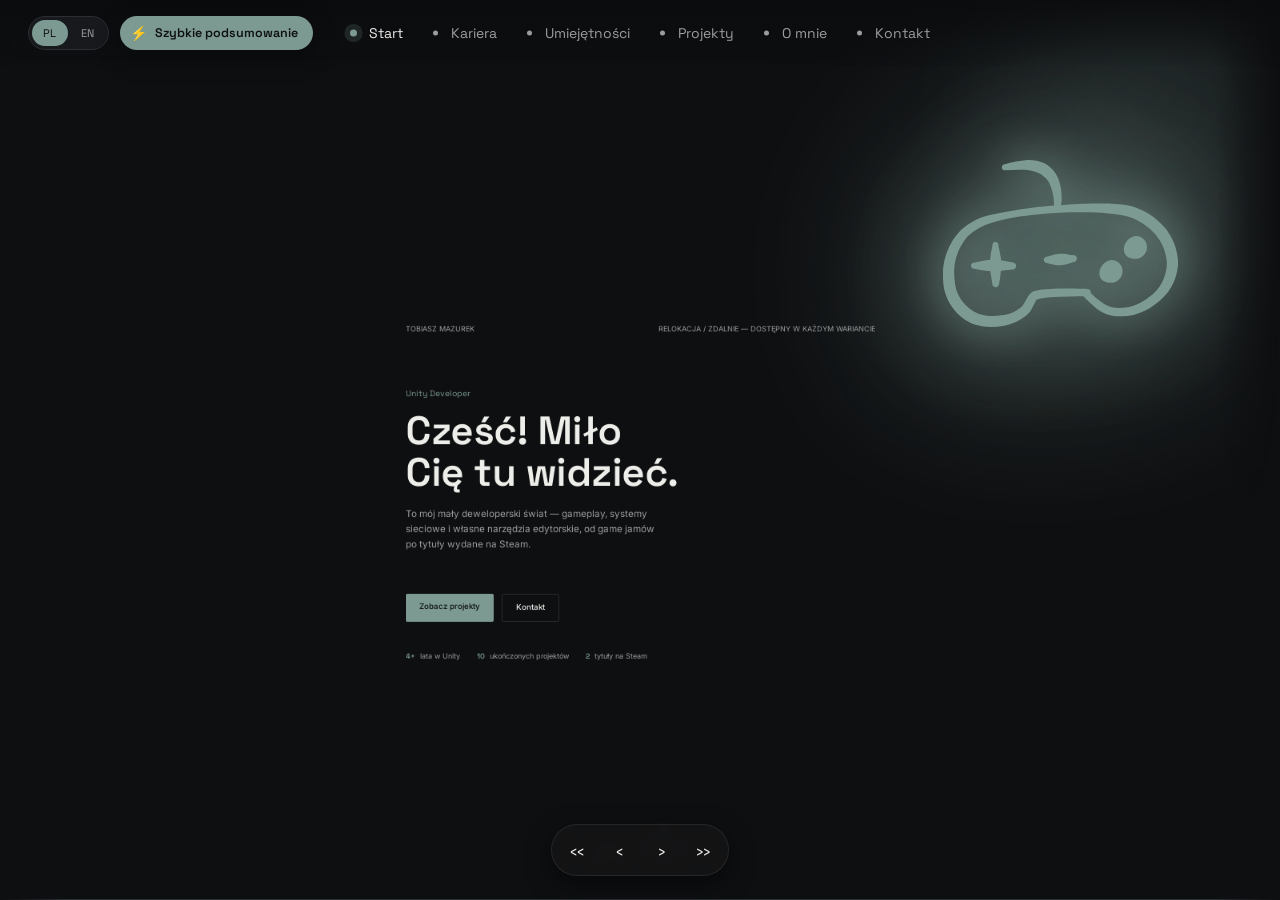
==== commit 3fd68628: "glow filter" ====
--- a/index.html
+++ b/index.html
@@ -496,12 +496,15 @@
   .motif-wrap.motif-clickable{
     pointer-events:auto;
     cursor:pointer;
+    will-change:filter;
+    filter:drop-shadow(0 0 0px transparent) drop-shadow(0 0 0px transparent) drop-shadow(0 0 0px transparent);
+    transition:opacity .8s ease .1s, transform .8s cubic-bezier(.22,1.4,.36,1) .1s, filter .5s ease;
   }
   .motif-wrap.motif-clickable.lit .motif{
     opacity:1;
   }
   .motif-wrap.motif-clickable.lit{
-    filter:drop-shadow(0 0 calc(var(--motif-glow-size, 1) * 22px) var(--motif-color, var(--accent))) drop-shadow(0 0 calc(var(--motif-glow-size, 1) * 55px) var(--motif-color, var(--accent))) drop-shadow(0 0 calc(var(--motif-glow-size, 1) * 90px) var(--motif-color, var(--accent)));
+    filter:drop-shadow(0 0 calc(var(--motif-glow-size, 1) * 22px) color-mix(in srgb, var(--motif-color, var(--accent)) calc(var(--motif-glow-strength, 1) * 100%), transparent)) drop-shadow(0 0 calc(var(--motif-glow-size, 1) * 55px) color-mix(in srgb, var(--motif-color, var(--accent)) calc(var(--motif-glow-strength, 1) * 100%), transparent)) drop-shadow(0 0 calc(var(--motif-glow-size, 1) * 90px) color-mix(in srgb, var(--motif-color, var(--accent)) calc(var(--motif-glow-strength, 1) * 100%), transparent));
   }
   @keyframes driftBlob{
     0%{transform:translate(0,0) scale(1);}
@@ -2057,8 +2060,8 @@
   <div class="bg-decor" aria-hidden="true">
     <div class="blob blob-hero"></div>
     <div class="motif-wrap motif-hero motif-clickable lit" role="button" tabindex="0" aria-label="Zgaś ikonę">
-      <div class="motif motif-custom-mask" data-custom-src="images/icons/start.svg" style="display:none;"></div>
-      <svg class="motif motif-default" viewBox="0 0 120 80" fill="none" xmlns="http://www.w3.org/2000/svg">
+      <div class="motif motif-custom-mask" style="display:block; --custom-mask-url:url('images/icons/start.svg');"></div>
+      <svg class="motif motif-default" style="display:none" viewBox="0 0 120 80" fill="none" xmlns="http://www.w3.org/2000/svg">
       <rect x="12" y="26" width="96" height="34" rx="17" stroke="currentColor" stroke-width="3"/>
       <line x1="34" y1="35" x2="34" y2="51" stroke="currentColor" stroke-width="3" stroke-linecap="round"/>
       <line x1="26" y1="43" x2="42" y2="43" stroke="currentColor" stroke-width="3" stroke-linecap="round"/>
@@ -2104,8 +2107,8 @@
   <div class="bg-decor" aria-hidden="true">
     <div class="blob blob-career"></div>
     <div class="motif-wrap motif-flag motif-clickable" role="button" tabindex="0" aria-label="Zapal ikonę">
-      <div class="motif motif-custom-mask" data-custom-src="images/icons/career.svg" style="display:none;"></div>
-      <svg class="motif motif-default" viewBox="0 0 100 100" fill="none" xmlns="http://www.w3.org/2000/svg">
+      <div class="motif motif-custom-mask" style="display:block; --custom-mask-url:url('images/icons/career.svg');"></div>
+      <svg class="motif motif-default" style="display:none" viewBox="0 0 100 100" fill="none" xmlns="http://www.w3.org/2000/svg">
       <line x1="20" y1="90" x2="20" y2="10" stroke="currentColor" stroke-width="4" stroke-linecap="round"/>
       <path d="M20 12 L82 12 L62 28 L82 44 L20 44 Z" stroke="currentColor" stroke-width="3.5" stroke-linejoin="round"/>
     </svg>
@@ -2169,8 +2172,8 @@
   <div class="bg-decor" aria-hidden="true">
     <div class="blob blob-skills"></div>
     <div class="motif-wrap motif-skills motif-clickable" role="button" tabindex="0" aria-label="Zapal ikonę">
-      <div class="motif motif-custom-mask" data-custom-src="images/icons/skills.svg" style="display:none;"></div>
-      <svg class="motif motif-default" viewBox="0 0 100 100" fill="none" xmlns="http://www.w3.org/2000/svg">
+      <div class="motif motif-custom-mask" style="display:block; --custom-mask-url:url('images/icons/skills.svg');"></div>
+      <svg class="motif motif-default" style="display:none" viewBox="0 0 100 100" fill="none" xmlns="http://www.w3.org/2000/svg">
       <circle cx="50" cy="50" r="14" stroke="currentColor" stroke-width="3.5"/>
       <path d="M50 20v10M50 70v10M80 50h-10M30 50h-10M70.7 29.3l-7.1 7.1M36.4 63.6l-7.1 7.1M70.7 70.7l-7.1-7.1M36.4 36.4l-7.1-7.1" stroke="currentColor" stroke-width="3.5" stroke-linecap="round"/>
     </svg>
@@ -2212,8 +2215,8 @@
   <div class="bg-decor" aria-hidden="true">
     <div class="blob blob-toilet"></div>
     <div class="motif-wrap motif-toilet motif-clickable" role="button" tabindex="0" aria-label="Zapal ikonę">
-      <div class="motif motif-custom-mask" data-custom-src="images/icons/mr-toilet.svg" style="display:none;"></div>
-      <svg class="motif motif-default" viewBox="0 0 90 90" fill="none" xmlns="http://www.w3.org/2000/svg">
+      <div class="motif motif-custom-mask" style="display:block; --custom-mask-url:url('images/icons/mr-toilet.svg');"></div>
+      <svg class="motif motif-default" style="display:none" viewBox="0 0 90 90" fill="none" xmlns="http://www.w3.org/2000/svg">
       <rect x="28" y="8" width="34" height="18" rx="3" stroke="currentColor" stroke-width="3.5"/>
       <path d="M22 30 L68 30 L62 50 Q62 78 45 78 Q28 78 28 50 Z" stroke="currentColor" stroke-width="3.5" stroke-linejoin="round"/>
     </svg>
@@ -2247,8 +2250,8 @@
   <div class="bg-decor" aria-hidden="true">
     <div class="blob blob-nerd"></div>
     <div class="motif-wrap motif-glasses motif-clickable" role="button" tabindex="0" aria-label="Zapal ikonę">
-      <div class="motif motif-custom-mask" data-custom-src="images/icons/nerd-simulator.svg" style="display:none;"></div>
-      <svg class="motif motif-default" viewBox="0 0 100 80" fill="none" xmlns="http://www.w3.org/2000/svg">
+      <div class="motif motif-custom-mask" style="display:block; --custom-mask-url:url('images/icons/nerd-simulator.svg');"></div>
+      <svg class="motif motif-default" style="display:none" viewBox="0 0 100 80" fill="none" xmlns="http://www.w3.org/2000/svg">
       <circle cx="28" cy="42" r="19" stroke="currentColor" stroke-width="4"/>
       <circle cx="72" cy="42" r="19" stroke="currentColor" stroke-width="4"/>
       <line x1="47" y1="40" x2="53" y2="40" stroke="currentColor" stroke-width="4"/>
@@ -2284,8 +2287,8 @@
   <div class="bg-decor" aria-hidden="true">
     <div class="blob blob-lumberjack"></div>
     <div class="motif-wrap motif-axe motif-clickable" role="button" tabindex="0" aria-label="Zapal ikonę">
-      <div class="motif motif-custom-mask" data-custom-src="images/icons/indian-lumberjack.svg" style="display:none;"></div>
-      <svg class="motif motif-default" viewBox="5 0 100 100" fill="none" xmlns="http://www.w3.org/2000/svg">
+      <div class="motif motif-custom-mask" style="display:block; --custom-mask-url:url('images/icons/indian-lumberjack.svg');"></div>
+      <svg class="motif motif-default" style="display:none" viewBox="5 0 100 100" fill="none" xmlns="http://www.w3.org/2000/svg">
       <line x1="28" y1="90" x2="66" y2="24" stroke="currentColor" stroke-width="4.5" stroke-linecap="round"/>
       <path d="M56 16 Q82 8 80 34 Q77 46 58 34 Z" stroke="currentColor" stroke-width="3.5" stroke-linejoin="round"/>
     </svg>
@@ -2320,8 +2323,8 @@
   <div class="bg-decor" aria-hidden="true">
     <div class="blob blob-blade"></div>
     <div class="motif-wrap motif-blade motif-clickable" role="button" tabindex="0" aria-label="Zapal ikonę">
-      <div class="motif motif-custom-mask" data-custom-src="images/icons/blade-river.svg" style="display:none;"></div>
-      <svg class="motif motif-default" viewBox="0 0 100 100" fill="none" xmlns="http://www.w3.org/2000/svg">
+      <div class="motif motif-custom-mask" style="display:block; --custom-mask-url:url('images/icons/blade-river.svg');"></div>
+      <svg class="motif motif-default" style="display:none" viewBox="0 0 100 100" fill="none" xmlns="http://www.w3.org/2000/svg">
       <line x1="24" y1="88" x2="80" y2="20" stroke="currentColor" stroke-width="4.5" stroke-linecap="round"/>
       <line x1="34" y1="52" x2="52" y2="38" stroke="currentColor" stroke-width="3.5" stroke-linecap="round"/>
       <path d="M18 82 L30 94 L36 88 L24 76 Z" stroke="currentColor" stroke-width="3.5" stroke-linejoin="round"/>
@@ -2357,8 +2360,8 @@
   <div class="bg-decor" aria-hidden="true">
     <div class="blob blob-spacedef"></div>
     <div class="motif-wrap motif-turret motif-clickable" role="button" tabindex="0" aria-label="Zapal ikonę">
-      <div class="motif motif-custom-mask" data-custom-src="images/icons/space-defense.svg" style="display:none;"></div>
-      <svg class="motif motif-default" viewBox="0 11 100 100" fill="none" xmlns="http://www.w3.org/2000/svg">
+      <div class="motif motif-custom-mask" style="display:block; --custom-mask-url:url('images/icons/space-defense.svg');"></div>
+      <svg class="motif motif-default" style="display:none" viewBox="0 11 100 100" fill="none" xmlns="http://www.w3.org/2000/svg">
       <line x1="50" y1="88" x2="50" y2="34" stroke="currentColor" stroke-width="3.5"/>
       <path d="M30 88 L70 88 L60 68 L40 68 Z" stroke="currentColor" stroke-width="3.5" stroke-linejoin="round"/>
       <path d="M30 34 A20 20 0 0 1 70 34" stroke="currentColor" stroke-width="3.5"/>
@@ -2392,8 +2395,8 @@
   <div class="bg-decor" aria-hidden="true">
     <div class="blob blob-fluffy"></div>
     <div class="motif-wrap motif-paw motif-clickable" role="button" tabindex="0" aria-label="Zapal ikonę">
-      <div class="motif motif-custom-mask" data-custom-src="images/icons/fluffy-saviour.svg" style="display:none;"></div>
-      <svg class="motif motif-default" viewBox="5 0 100 100" fill="none" xmlns="http://www.w3.org/2000/svg">
+      <div class="motif motif-custom-mask" style="display:block; --custom-mask-url:url('images/icons/fluffy-saviour.svg');"></div>
+      <svg class="motif motif-default" style="display:none" viewBox="5 0 100 100" fill="none" xmlns="http://www.w3.org/2000/svg">
       <ellipse cx="50" cy="68" rx="26" ry="20" stroke="currentColor" stroke-width="3.5"/>
       <circle cx="22" cy="40" r="10" stroke="currentColor" stroke-width="3.5"/>
       <circle cx="45" cy="24" r="10" stroke="currentColor" stroke-width="3.5"/>
@@ -2426,8 +2429,8 @@
   <div class="bg-decor" aria-hidden="true">
     <div class="blob blob-popiel"></div>
     <div class="motif-wrap motif-flame motif-clickable" role="button" tabindex="0" aria-label="Zapal ikonę">
-      <div class="motif motif-custom-mask" data-custom-src="images/icons/popiel.svg" style="display:none;"></div>
-      <svg class="motif motif-default" viewBox="0 -8 100 110" fill="none" xmlns="http://www.w3.org/2000/svg">
+      <div class="motif motif-custom-mask" style="display:block; --custom-mask-url:url('images/icons/popiel.svg');"></div>
+      <svg class="motif motif-default" style="display:none" viewBox="0 -8 100 110" fill="none" xmlns="http://www.w3.org/2000/svg">
       <path d="M50 8 C30 32 24 48 29 64 C33 78 42 86 50 86 C58 86 67 78 71 64 C76 48 70 32 50 8 Z" stroke="currentColor" stroke-width="3.5" stroke-linejoin="round"/>
       <path d="M50 42 C42 56 42 68 50 74 C58 68 58 56 50 42 Z" stroke="currentColor" stroke-width="3"/>
     </svg>
@@ -2456,8 +2459,8 @@
   <div class="bg-decor" aria-hidden="true">
     <div class="blob blob-signals"></div>
     <div class="motif-wrap motif-signal motif-clickable" role="button" tabindex="0" aria-label="Zapal ikonę">
-      <div class="motif motif-custom-mask" data-custom-src="images/icons/simply-signals.svg" style="display:none;"></div>
-      <svg class="motif motif-default" viewBox="0 0 100 100" fill="none" xmlns="http://www.w3.org/2000/svg">
+      <div class="motif motif-custom-mask" style="display:block; --custom-mask-url:url('images/icons/simply-signals.svg');"></div>
+      <svg class="motif motif-default" style="display:none" viewBox="0 0 100 100" fill="none" xmlns="http://www.w3.org/2000/svg">
       <circle cx="50" cy="50" r="6" fill="currentColor" stroke="none"/>
       <path d="M32 32a25.5 25.5 0 0 1 36 0" stroke="currentColor" stroke-width="3.5" stroke-linecap="round"/>
       <path d="M20 20a41 41 0 0 1 60 0" stroke="currentColor" stroke-width="3.5" stroke-linecap="round"/>
@@ -2490,8 +2493,8 @@
   <div class="bg-decor" aria-hidden="true">
     <div class="blob blob-inspector"></div>
     <div class="motif-wrap motif-console motif-clickable" role="button" tabindex="0" aria-label="Zapal ikonę">
-      <div class="motif motif-custom-mask" data-custom-src="images/icons/runtime-inspector.svg" style="display:none;"></div>
-      <svg class="motif motif-default" viewBox="0 0 110 90" fill="none" xmlns="http://www.w3.org/2000/svg">
+      <div class="motif motif-custom-mask" style="display:block; --custom-mask-url:url('images/icons/runtime-inspector.svg');"></div>
+      <svg class="motif motif-default" style="display:none" viewBox="0 0 110 90" fill="none" xmlns="http://www.w3.org/2000/svg">
       <rect x="10" y="10" width="90" height="70" rx="6" stroke="currentColor" stroke-width="3.5"/>
       <path d="M24 34 L36 45 L24 56" stroke="currentColor" stroke-width="3.5" stroke-linecap="round" stroke-linejoin="round"/>
       <line x1="44" y1="56" x2="64" y2="56" stroke="currentColor" stroke-width="3.5" stroke-linecap="round"/>
@@ -2522,8 +2525,8 @@
   <div class="bg-decor" aria-hidden="true">
     <div class="blob blob-toolkit"></div>
     <div class="motif-wrap motif-screwdriver motif-clickable" role="button" tabindex="0" aria-label="Zapal ikonę">
-      <div class="motif motif-custom-mask" data-custom-src="images/icons/narzedzia-edytorskie.svg" style="display:none;"></div>
-      <svg class="motif motif-default" viewBox="0 0 100 100" fill="none" xmlns="http://www.w3.org/2000/svg">
+      <div class="motif motif-custom-mask" style="display:block; --custom-mask-url:url('images/icons/narzedzia-edytorskie.svg');"></div>
+      <svg class="motif motif-default" style="display:none" viewBox="0 0 100 100" fill="none" xmlns="http://www.w3.org/2000/svg">
       <rect x="38" y="8" width="24" height="32" rx="4" stroke="currentColor" stroke-width="3.5"/>
       <line x1="50" y1="40" x2="50" y2="78" stroke="currentColor" stroke-width="5" stroke-linecap="round"/>
       <line x1="41" y1="86" x2="59" y2="86" stroke="currentColor" stroke-width="4" stroke-linecap="round"/>
@@ -2553,8 +2556,8 @@
   <div class="bg-decor" aria-hidden="true">
     <div class="blob blob-wip"></div>
     <div class="motif-wrap motif-wip motif-clickable" role="button" tabindex="0" aria-label="Zapal ikonę">
-      <div class="motif motif-custom-mask" data-custom-src="images/icons/systemy.svg" style="display:none;"></div>
-      <svg class="motif motif-default" viewBox="0 0 100 100" fill="none" xmlns="http://www.w3.org/2000/svg">
+      <div class="motif motif-custom-mask" style="display:block; --custom-mask-url:url('images/icons/systemy.svg');"></div>
+      <svg class="motif motif-default" style="display:none" viewBox="0 0 100 100" fill="none" xmlns="http://www.w3.org/2000/svg">
       <g stroke="currentColor" stroke-width="3.5" stroke-linejoin="round">
         <rect x="45" y="4" width="10" height="16" transform="rotate(0 50 50)"/>
         <rect x="45" y="4" width="10" height="16" transform="rotate(45 50 50)"/>
@@ -2601,8 +2604,8 @@
   <div class="bg-decor" aria-hidden="true">
     <div class="blob blob-route"></div>
     <div class="motif-wrap motif-route motif-clickable" role="button" tabindex="0" aria-label="Zapal ikonę">
-      <div class="motif motif-custom-mask" data-custom-src="images/icons/system-tras.svg" style="display:none;"></div>
-      <svg class="motif motif-default" viewBox="0 0 100 110" fill="none" xmlns="http://www.w3.org/2000/svg">
+      <div class="motif motif-custom-mask" style="display:block; --custom-mask-url:url('images/icons/system-tras.svg');"></div>
+      <svg class="motif motif-default" style="display:none" viewBox="0 0 100 110" fill="none" xmlns="http://www.w3.org/2000/svg">
       <path d="M50 8 C68 8 82 22 82 40 C82 62 50 100 50 100 C50 100 18 62 18 40 C18 22 32 8 50 8 Z" stroke="currentColor" stroke-width="3.5" stroke-linejoin="round"/>
       <circle cx="50" cy="40" r="10" stroke="currentColor" stroke-width="3.5"/>
       <path d="M14 88 L34 78 L54 86 L86 70" stroke="currentColor" stroke-width="3" stroke-linecap="round" stroke-linejoin="round" stroke-dasharray="2 7"/>
@@ -2622,8 +2625,8 @@
   <div class="bg-decor" aria-hidden="true">
     <div class="blob blob-roadmap"></div>
     <div class="motif-wrap motif-roadmap motif-clickable" role="button" tabindex="0" aria-label="Zapal ikonę">
-      <div class="motif motif-custom-mask" data-custom-src="images/icons/roadmap.svg" style="display:none;"></div>
-      <svg class="motif motif-default" viewBox="0 0 100 100" fill="none" xmlns="http://www.w3.org/2000/svg">
+      <div class="motif motif-custom-mask" style="display:block; --custom-mask-url:url('images/icons/roadmap.svg');"></div>
+      <svg class="motif motif-default" style="display:none" viewBox="0 0 100 100" fill="none" xmlns="http://www.w3.org/2000/svg">
       <line x1="10" y1="80" x2="90" y2="80" stroke="currentColor" stroke-width="4" stroke-linecap="round"/>
       <circle cx="22" cy="80" r="5" fill="currentColor"/>
       <circle cx="50" cy="80" r="5" fill="currentColor"/>
@@ -2651,8 +2654,8 @@
   <div class="bg-decor" aria-hidden="true">
     <div class="blob blob-about"></div>
     <div class="motif-wrap motif-about motif-clickable" role="button" tabindex="0" aria-label="Zapal ikonę">
-      <div class="motif motif-custom-mask" data-custom-src="images/icons/to-moja-dzialka.svg" style="display:none;"></div>
-      <svg class="motif motif-default" viewBox="0 0 120 80" fill="none" xmlns="http://www.w3.org/2000/svg">
+      <div class="motif motif-custom-mask" style="display:block; --custom-mask-url:url('images/icons/to-moja-dzialka.svg');"></div>
+      <svg class="motif motif-default" style="display:none" viewBox="0 0 120 80" fill="none" xmlns="http://www.w3.org/2000/svg">
       <path d="M46 20 L24 40 L46 60" stroke="currentColor" stroke-width="3.5" stroke-linecap="round" stroke-linejoin="round"/>
       <path d="M74 20 L96 40 L74 60" stroke="currentColor" stroke-width="3.5" stroke-linecap="round" stroke-linejoin="round"/>
       <line x1="66" y1="16" x2="54" y2="64" stroke="currentColor" stroke-width="3" stroke-linecap="round"/>
@@ -2706,8 +2709,8 @@
   <div class="bg-decor" aria-hidden="true">
     <div class="blob blob-about"></div>
     <div class="motif-wrap motif-star motif-clickable" role="button" tabindex="0" aria-label="Zapal ikonę">
-      <div class="motif motif-custom-mask" data-custom-src="images/icons/tak-to-ja.svg" style="display:none;"></div>
-      <svg class="motif motif-default" viewBox="0 0 100 100" fill="none" xmlns="http://www.w3.org/2000/svg">
+      <div class="motif motif-custom-mask" style="display:block; --custom-mask-url:url('images/icons/tak-to-ja.svg');"></div>
+      <svg class="motif motif-default" style="display:none" viewBox="0 0 100 100" fill="none" xmlns="http://www.w3.org/2000/svg">
       <path d="M50 8 L58 40 L90 48 L58 56 L50 88 L42 56 L10 48 L42 40 Z" stroke="currentColor" stroke-width="4" stroke-linejoin="round"/>
     </svg>
     </div>
@@ -2743,8 +2746,8 @@
   <div class="bg-decor" aria-hidden="true">
     <div class="blob blob-about"></div>
     <div class="motif-wrap motif-controller motif-clickable" role="button" tabindex="0" aria-label="Zapal ikonę">
-      <div class="motif motif-custom-mask" data-custom-src="images/icons/w-co-gram.svg" style="display:none;"></div>
-      <svg class="motif motif-default" viewBox="0 0 100 100" fill="none" xmlns="http://www.w3.org/2000/svg">
+      <div class="motif motif-custom-mask" style="display:block; --custom-mask-url:url('images/icons/w-co-gram.svg');"></div>
+      <svg class="motif motif-default" style="display:none" viewBox="0 0 100 100" fill="none" xmlns="http://www.w3.org/2000/svg">
       <rect x="12" y="38" width="76" height="38" rx="19" stroke="currentColor" stroke-width="4"/>
       <line x1="20" y1="49" x2="20" y2="65" stroke="currentColor" stroke-width="4" stroke-linecap="round"/>
       <line x1="12" y1="57" x2="28" y2="57" stroke="currentColor" stroke-width="4" stroke-linecap="round"/>
@@ -2781,8 +2784,8 @@
   <div class="bg-decor" aria-hidden="true">
     <div class="blob blob-contact"></div>
     <div class="motif-wrap motif-contact motif-clickable" role="button" tabindex="0" aria-label="Zapal ikonę">
-      <div class="motif motif-custom-mask" data-custom-src="images/icons/kontakt.svg" style="display:none;"></div>
-      <svg class="motif motif-default" viewBox="0 0 100 110" fill="none" xmlns="http://www.w3.org/2000/svg">
+      <div class="motif motif-custom-mask" style="display:block; --custom-mask-url:url('images/icons/kontakt.svg');"></div>
+      <svg class="motif motif-default" style="display:none" viewBox="0 0 100 110" fill="none" xmlns="http://www.w3.org/2000/svg">
       <path d="M50 6 L92 30 L92 80 L50 104 L8 80 L8 30 Z" stroke="currentColor" stroke-width="3.5" stroke-linejoin="round"/>
       <path d="M50 6 L50 54 L92 30 M50 54 L92 80 M50 54 L8 80 M50 54 L8 30" stroke="currentColor" stroke-width="2.5" stroke-linejoin="round"/>
     </svg>
@@ -3604,8 +3607,9 @@
       <div class="sum-projects">
         <div class="sum-project"><strong>2026 – teraz</strong><span>Własna produkcja + Unity Developer Freelance</span></div>
         <div class="sum-project"><strong>2025</strong><span>Radikate — Unity Developer (Nerd Simulator, Mr Toilet)</span></div>
-        <div class="sum-project"><strong>2024 – 2025</strong><span>Unity Developer Freelance — 13-osobowa grupa, ECS, serwer dedykowany</span></div>
-        <div class="sum-project"><strong>2021 – 2024</strong><span>Studia (Informatyka, Programowanie Gier) + koło naukowe Hello IT</span></div>
+        <div class="sum-project"><strong>2024</strong><span>Unity Developer Freelance — 13-osobowa grupa, ECS, serwer dedykowany</span></div>
+        <div class="sum-project"><strong>2022</strong><span>Dream Eater Interactive — multiplayer, AI przeciwników</span></div>
+        <div class="sum-project"><strong>2021</strong><span>Studia (Informatyka, Programowanie Gier) + koło naukowe Hello IT</span></div>
       </div>
 
       <h4>Umiejętności</h4>
@@ -3738,6 +3742,11 @@
       <label>Rozmiar poświaty (dotyczy całej sekcji) <span class="ep-val" id="ep-motif-glow-size-val">100%</span></label>
       <input type="range" id="ep-motif-glow-size" min="30" max="250" step="5" value="100">
       <p class="ep-hint" style="margin:6px 0 0;">Domyślnie dopasowany pod wielkość ikonki — 100% to punkt startowy.</p>
+    </div>
+    <div class="ep-row">
+      <label>Siła poświaty (jasność, dotyczy całej sekcji) <span class="ep-val" id="ep-motif-glow-strength-val">100%</span></label>
+      <input type="range" id="ep-motif-glow-strength" min="20" max="150" step="5" value="100">
+      <p class="ep-hint" style="margin:6px 0 0;">Niezależnie od rozmiaru i koloru — reguluje jak mocno/jasno świeci.</p>
     </div>
     <div class="ep-row">
       <button type="button" id="ep-motif-reset">Reset tej ikonki</button>
@@ -3899,6 +3908,7 @@
   const motifColorState = new Map(); // sectionId -> hex color (poświata / glow)
   const motifIconColorState = new Map(); // sectionId -> hex color (sama ikonka / kreska)
   const motifGlowSizeState = new Map(); // sectionId -> mnożnik rozmiaru poświaty (1 = 100%, domyślny)
+  const motifGlowStrengthState = new Map(); // sectionId -> mnożnik siły/jasności poświaty (1 = 100%, domyślny)
   const motifColorOriginal = new Map(); // sectionId -> oryginalny --motif-color z HTML (do prawdziwego resetu)
   const motifIconColorOriginal = new Map(); // sectionId -> oryginalny --motif-icon-color (zwykle brak = puste)
   document.querySelectorAll('.motif-wrap').forEach(function(wrap){
@@ -4109,6 +4119,8 @@
   const motifIconColorHex = document.getElementById('ep-motif-icon-color-hex');
   const motifGlowSizeSlider = document.getElementById('ep-motif-glow-size');
   const motifGlowSizeVal = document.getElementById('ep-motif-glow-size-val');
+  const motifGlowStrengthSlider = document.getElementById('ep-motif-glow-strength');
+  const motifGlowStrengthVal = document.getElementById('ep-motif-glow-strength-val');
   function isValidHex(v){ return /^#[0-9a-fA-F]{6}$/.test(v); }
   let activeMotif = null;
 
@@ -4154,6 +4166,10 @@
     const glowSizePct = glowSizeRaw ? Math.round(parseFloat(glowSizeRaw) * 100) : 100;
     motifGlowSizeSlider.value = isNaN(glowSizePct) ? 100 : glowSizePct;
     motifGlowSizeVal.textContent = motifGlowSizeSlider.value + '%';
+    const glowStrengthRaw = st.sectionEl ? getComputedStyle(st.sectionEl).getPropertyValue('--motif-glow-strength').trim() : '';
+    const glowStrengthPct = glowStrengthRaw ? Math.round(parseFloat(glowStrengthRaw) * 100) : 100;
+    motifGlowStrengthSlider.value = isNaN(glowStrengthPct) ? 100 : glowStrengthPct;
+    motifGlowStrengthVal.textContent = motifGlowStrengthSlider.value + '%';
   }
   motifRotSlider.addEventListener('mousedown', function(){
     if(!activeMotif) return;
@@ -4267,6 +4283,25 @@
     const sectionEl = activeMotif.closest('section[id]');
     if(!sectionEl) return;
     applyGlowSize(parseInt(motifGlowSizeSlider.value, 10), sectionEl);
+  });
+  function applyGlowStrength(pct, sectionEl){
+    const mult = pct / 100;
+    sectionEl.style.setProperty('--motif-glow-strength', mult);
+    motifGlowStrengthVal.textContent = pct + '%';
+    motifGlowStrengthSlider.value = pct;
+    motifGlowStrengthState.set(sectionEl.id, mult);
+  }
+  motifGlowStrengthSlider.addEventListener('mousedown', function(){
+    if(!activeMotif) return;
+    const sectionEl = activeMotif.closest('section[id]');
+    if(!sectionEl) return;
+    snapshotState(motifGlowStrengthState, sectionEl.id, sectionEl, ['--motif-glow-strength']);
+  });
+  motifGlowStrengthSlider.addEventListener('input', function(){
+    if(!activeMotif) return;
+    const sectionEl = activeMotif.closest('section[id]');
+    if(!sectionEl) return;
+    applyGlowStrength(parseInt(motifGlowStrengthSlider.value, 10), sectionEl);
   });
   document.getElementById('ep-motif-reset').addEventListener('click', function(){
     if(!activeMotif) return;
@@ -4284,6 +4319,8 @@
       motifIconColorState.delete(sectionEl.id); motifIconColorOriginal.delete(sectionEl.id);
       sectionEl.style.removeProperty('--motif-glow-size');
       motifGlowSizeState.delete(sectionEl.id);
+      sectionEl.style.removeProperty('--motif-glow-strength');
+      motifGlowStrengthState.delete(sectionEl.id);
     }
     selectMotif(activeMotif);
   });
@@ -5146,6 +5183,9 @@
     });
     motifGlowSizeState.forEach(function(mult, sid){
       css += '#' + sid + '{ --motif-glow-size:' + mult + ' !important; }\n';
+    });
+    motifGlowStrengthState.forEach(function(mult, sid){
+      css += '#' + sid + '{ --motif-glow-strength:' + mult + ' !important; }\n';
     });
     if(tileFilenameState.size){
       css += '\n/* Zmienione nazwy plików zdjęć — wgraj/zmień nazwę pliku na dysku na tę, i podmień url w HTML dla tego kafelka: */\n';
@@ -5273,11 +5313,13 @@
       const origIC = motifIconColorOriginal.get(el.id);
       if(origIC) el.style.setProperty('--motif-icon-color', origIC); else el.style.removeProperty('--motif-icon-color');
       el.style.removeProperty('--motif-glow-size');
+      el.style.removeProperty('--motif-glow-strength');
     });
     motifState.clear();
     motifColorState.clear();
     motifIconColorState.clear();
     motifGlowSizeState.clear();
+    motifGlowStrengthState.clear();
     motifColorOriginal.clear();
     motifIconColorOriginal.clear();
     activeMotif = null;
@@ -5307,30 +5349,5 @@
   });
 })();
 </script>
-<script>
-(function(){
-  // Wczytuje customowe ikonki jako maskę CSS (zamiast <img>), dzięki czemu suwak koloru
-  // w edytorze działa na nich dokładnie tak samo jak na domyślnych ikonkach SVG.
-  // Uwaga: mask-image z zewnętrznego pliku wymaga http(s)://, nie zadziała przy otwarciu
-  // pliku lokalnie (file://) — to celowe zabezpieczenie przeglądarek, nie błąd tego kodu.
-  document.querySelectorAll('.motif-custom-mask').forEach(function(el){
-    try {
-      const src = el.dataset.customSrc;
-      if(!src) return;
-      const test = new Image();
-      test.onload = function(){
-        el.style.setProperty('--custom-mask-url', "url('" + src + "')");
-        el.style.display = 'block';
-        if(el.nextElementSibling) el.nextElementSibling.style.display = 'none';
-      };
-      test.onerror = function(){}; // plik nie istnieje — zostaje ukryta, pokazuje się domyślna ikonka SVG obok
-      test.src = src;
-    } catch(err) {
-      // Jedna zepsuta ikonka nigdy więcej nie zablokuje wczytywania reszty.
-      console.warn('Nie udało się wczytać customowej ikonki:', el, err);
-    }
-  });
-})();
-</script>
 </body>
 </html>
